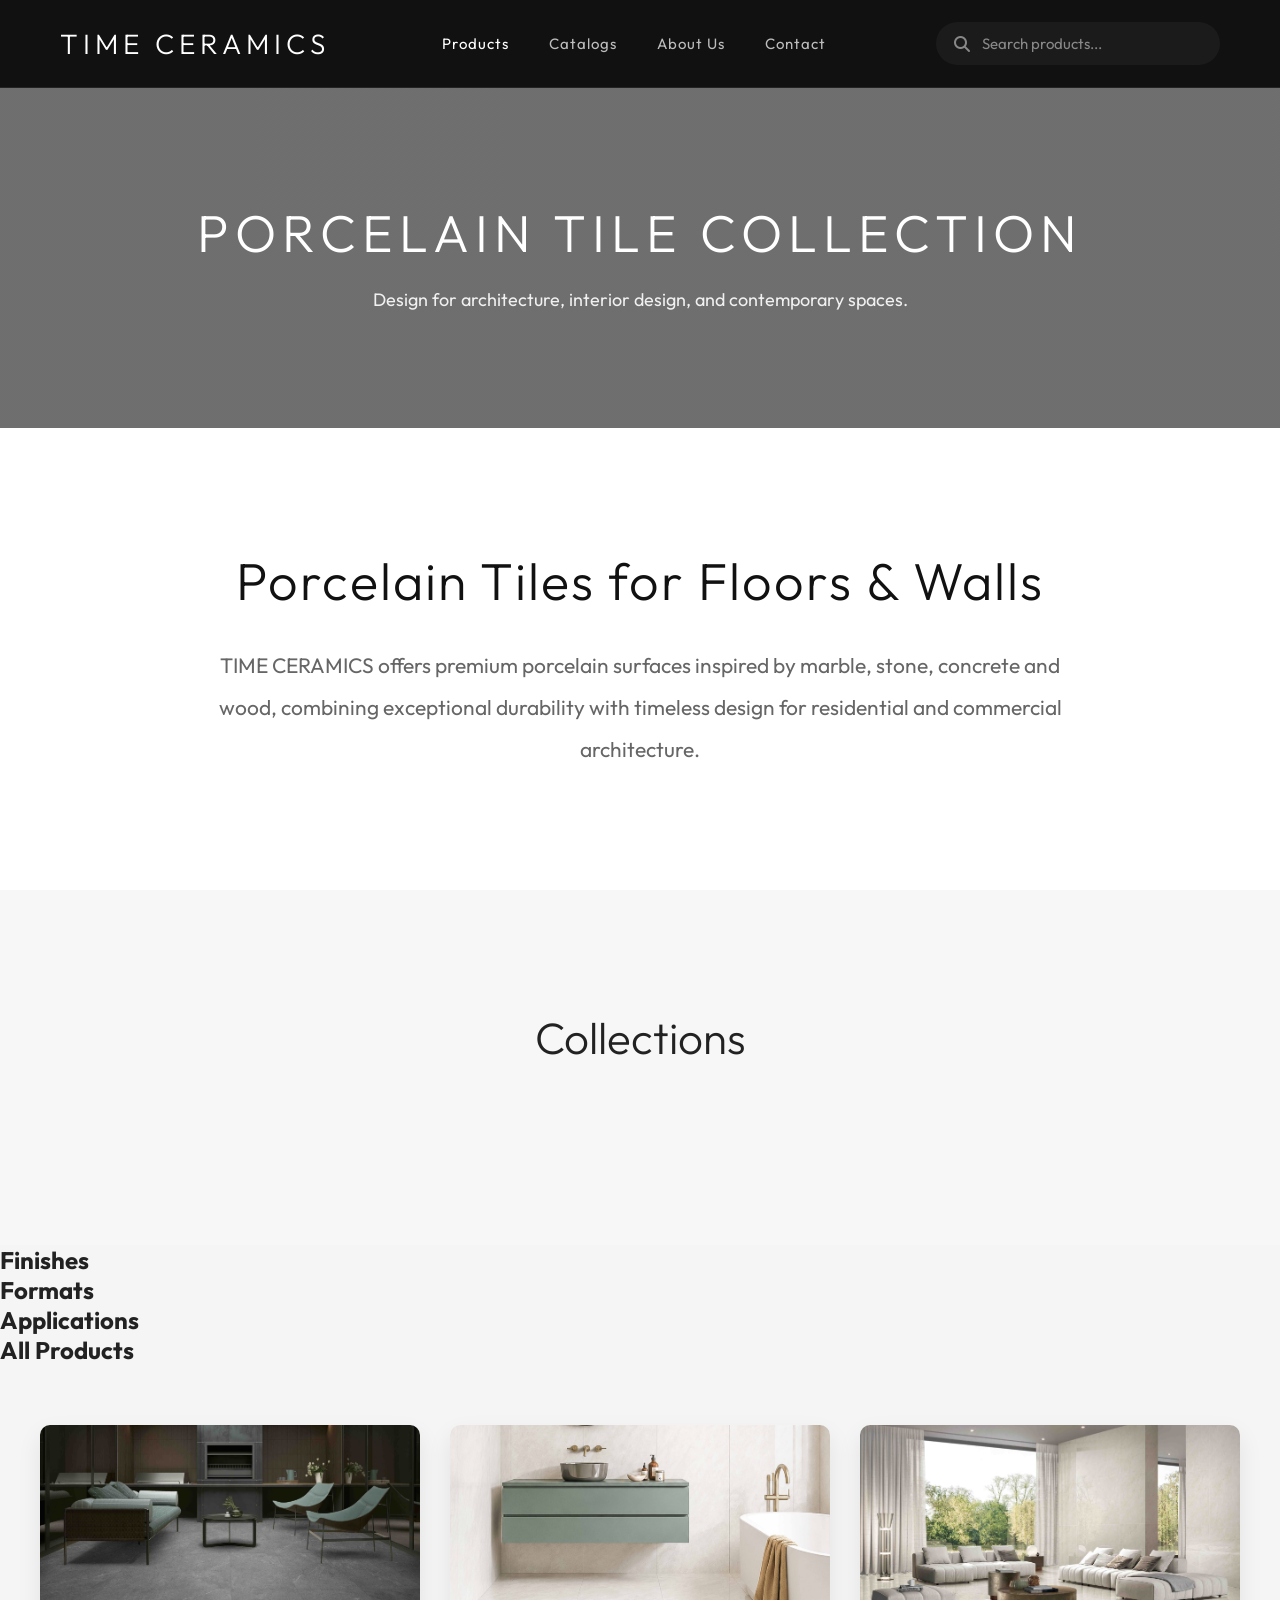
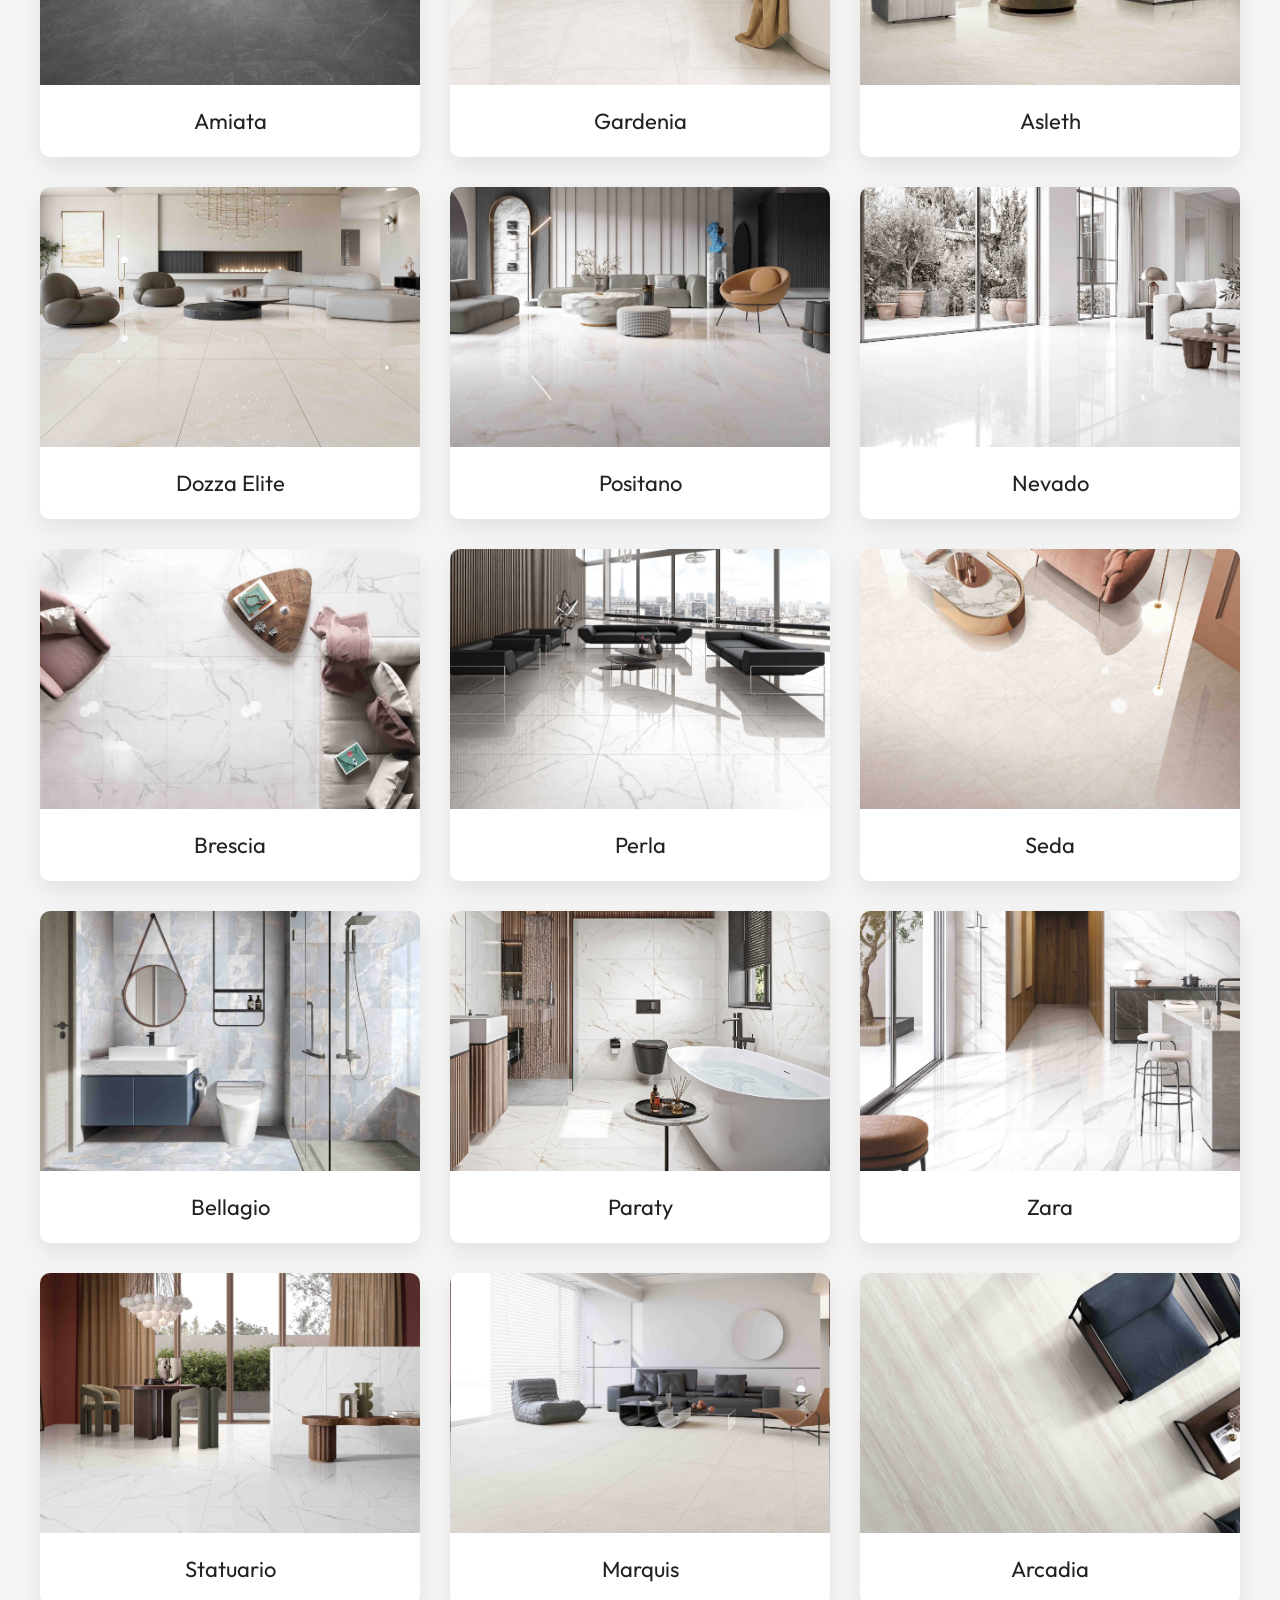
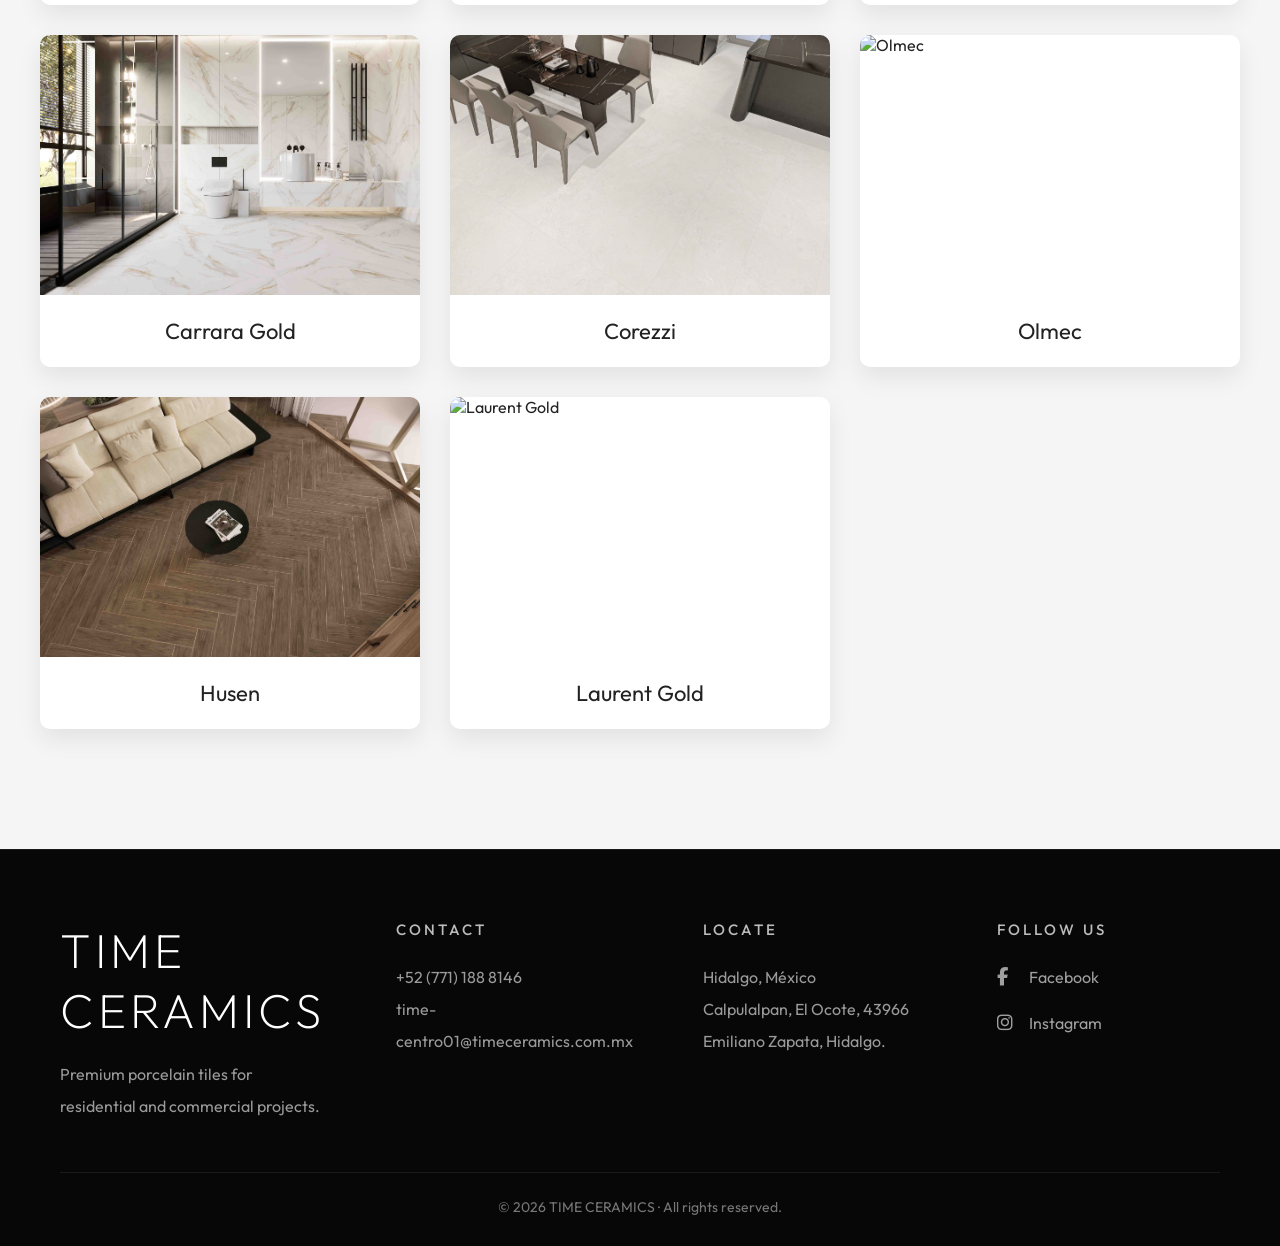
==== index.html @ c6ecf3b4 "agregar collections" ====
<!DOCTYPE html>
<html lang="es">

<head>

<meta charset="UTF-8">
<meta name="viewport" content="width=device-width, initial-scale=1.0">

<title>TIME CERAMICS | CATALOG</title>

<link rel="preconnect" href="https://fonts.googleapis.com">
<link rel="preconnect" href="https://fonts.gstatic.com" crossorigin>

<link href="https://fonts.googleapis.com/css2?family=Outfit:wght@300;400;500;600&display=swap" rel="stylesheet">
<link rel="stylesheet"
href="https://cdnjs.cloudflare.com/ajax/libs/font-awesome/6.7.2/css/all.min.css">
<link rel="stylesheet" href="style.css">

</head>

<body>

<header class="topbar">

    <div class="logo">
        TIME CERAMICS
    </div>

    <nav class="menu">

        <a href="index.html" class="activo">
            Products
        </a>

        <a href="catalogos.html">
            Catalogs
        </a>

        <a href="about.html">
            About Us
        </a>

        <a href="#footer">
            Contact
        </a>

    </nav>

    <div class="buscador">

        <i class="fas fa-search"></i>

        <input
            type="text"
            id="buscar"
            placeholder="Search products...">

    </div>

</header>
<section class="hero">

    <h2>PORCELAIN TILE COLLECTION</h2>

    <p>
        Design for architecture, interior design, and contemporary spaces.
    </p>

</section>

<main>

    <!-- ABOUT -->

    <section class="about-home">

        <div class="container">

            <h2>Porcelain Tiles for Floors & Walls</h2>

            <p>
                TIME CERAMICS offers premium porcelain surfaces inspired by marble,
                stone, concrete and wood, combining exceptional durability with
                timeless design for residential and commercial architecture.
            </p>

        </div>

    </section>

    <!-- COLLECTIONS -->

    <section class="collections-home">

        <h2>Collections</h2>

        <div id="collectionsGrid"></div>

    </section>

    <!-- FINISHES -->

    <section class="finishes-home">

        <h2>Finishes</h2>

        <div id="finishesGrid"></div>

    </section>

    <!-- FORMATS -->

    <section class="formats-home">

        <h2>Formats</h2>

        <div id="formatsGrid"></div>

    </section>

    <!-- APPLICATIONS -->

    <section class="applications-home">

        <h2>Applications</h2>

        <div id="applicationsGrid"></div>

    </section>

    <!-- PRODUCTS -->

    <section class="products-home">

        <h2>All Products</h2>

        <div id="galeria" class="galeria"></div>

    </section>

</main>

<script src="productos.js"></script>
<script src="script.js"></script>

<footer class="footer" id="footer">

    <div class="footer-container">

        <div class="footer-col">
            <h2>TIME CERAMICS</h2>
            <p>Premium porcelain tiles for residential and commercial projects.</p>
        </div>

        <div class="footer-col">
            <h3>CONTACT</h3>
            <p>+52 (771) 188 8146</p>
            <p>time-centro01@timeceramics.com.mx</p>
        </div>

        <div class="footer-col">
            <h3>LOCATE</h3>
            <p>Hidalgo, México</p>
            <p>Calpulalpan, El Ocote, 43966 Emiliano Zapata, Hidalgo.</p>
        </div>

        <div class="footer-col">

    <h3>FOLLOW US</h3>

    <a href="https://www.facebook.com/p/Time-Ceramics-M%C3%A9xico-61569628426588/"
       target="_blank">

        <i class="fab fa-facebook-f"></i>
        Facebook

    </a>

    <a href="https://www.instagram.com/time.ceramics/?hl=es"
       target="_blank">

        <i class="fab fa-instagram"></i>
        Instagram

    </a>

</div>

    </div>

    <div class="footer-copy">
        © 2026 TIME CERAMICS · All rights reserved.
    </div>

</footer>

</body>

</html>
---- style.css ----
/*==================================================
    TIME CERAMICS
    STYLE.CSS
==================================================*/

/* RESET */

*{
    margin:0;
    padding:0;
    box-sizing:border-box;
}

html{
    scroll-behavior:smooth;
}

body{
    font-family:'Outfit',sans-serif;
    background:#f5f5f5;
    color:#222;
}

/* LINKS */

a{
    text-decoration:none;
    color:inherit;
}

/* IMÁGENES */

img{
    display:block;
    width:100%;
}

/* LISTAS */

ul{
    list-style:none;
}

/*==================================================
    HOME
==================================================*/

.topbar{

    position:sticky;
    top:0;

    display:grid;
    grid-template-columns:auto 1fr auto;

    align-items:center;

    padding:22px 60px;

    background:#111;

    border-bottom:1px solid rgba(255,255,255,.08);

    z-index:1000;

}



/*==================================================
    HERO
==================================================*/

.hero{

    height:340px;

    display:flex;

    flex-direction:column;

    justify-content:center;

    align-items:center;

    text-align:center;

    background:
    linear-gradient(rgba(0,0,0,.55),rgba(0,0,0,.55)),
    url("images/TW6012C0652_LAURENT GOLD 3D.jpg");

    background-size:cover;

    background-position:center;

    color:white;

}

.hero h2{

    font-size:52px;

    font-weight:300;

    letter-spacing:6px;

    margin-bottom:18px;

}

.hero p{

    max-width:750px;

    font-size:18px;

    line-height:1.8;

    opacity:.9;

}

/*==================================================
    GALERÍA
==================================================*/

.galeria{

    max-width:1600px;

    margin:60px auto;

    padding:0 40px;

    display:grid;

    grid-template-columns:repeat(auto-fill,minmax(320px,1fr));

    gap:30px;

}

.card{

    background:#fff;

    border-radius:10px;

    overflow:hidden;

    cursor:pointer;

    transition:.35s;

    box-shadow:0 10px 25px rgba(0,0,0,.08);

}

.card:hover{

    transform:translateY(-8px);

    box-shadow:0 20px 40px rgba(0,0,0,.15);

}

.card img{

    height:260px;

    object-fit:cover;

    transition:.35s;

}

.card:hover img{

    transform:scale(1.04);

}

.card h3{

    padding:22px;

    text-align:center;

    font-size:22px;

    font-weight:400;

}

/*==================================================
    PRODUCTO
==================================================*/

.producto-page{

    background:#0b0b0b;

    color:#ffffff;

    font-family:'Outfit',sans-serif;

}

.producto-luxury{

    max-width:1400px;

    margin:auto;

    padding:60px 50px 100px;

}


.volver{

    color:#bcbcbc;

    transition:.3s;

}

.volver:hover{

    color:white;

}

.breadcrumb{

    color:#7d7d7d;

    font-size:13px;

    letter-spacing:2px;

    text-transform:uppercase;

    margin-bottom:25px;

}

.titulo-producto{

    color:white;

    font-size:80px;

    font-weight:200;

    line-height:1;

    margin-bottom:40px;

}

/*==================================================
    IMAGEN PRINCIPAL
==================================================*/

.hero-producto{

    margin-bottom:35px;

}

.imagen-principal{

    width:100%;

    max-height:820px;

    object-fit:cover;

    border-radius:8px;

}

.miniaturas{

    display:flex;

    gap:15px;

    flex-wrap:wrap;

    margin:30px 0 50px;

}

.miniatura{

    width:140px;

    height:100px;

    object-fit:cover;

    border-radius:6px;

    border:1px solid rgba(255,255,255,.15);

    cursor:pointer;

    transition:.3s;

    box-shadow:0 8px 20px rgba(0,0,0,.35);

}

.miniatura:hover{

    border-color:white;

    transform:translateY(-4px);

}

/*==================================================
    BOTONES
==================================================*/

.acciones{

    display:flex;

    gap:18px;

    flex-wrap:wrap;

    margin-bottom:70px;

}

.btn-outline{

    padding:15px 26px;

    color:white;

    border:1px solid rgba(255,255,255,.2);

    background:transparent;

    transition:.3s;

    text-transform:uppercase;

    letter-spacing:1px;

}

.btn-outline:hover{

    background:white;

    color:black;

}

/*==================================================
    CONTENIDO
==================================================*/

.contenido-producto{

    display:grid;

    grid-template-columns:1fr 1fr;

    gap:70px;

    align-items:start;

}

.col-video video{

    width:100%;

    max-width:500px;

    border-radius:8px;

    background:#111;

}

.col-info{

    display:flex;

    flex-direction:column;

    gap:40px;

}

.bloque-info h3{

    color:#bfbfbf;

    font-size:14px;

    letter-spacing:2px;

    text-transform:uppercase;

    margin-bottom:15px;

}

.bloque-info p{

    color:#f0f0f0;

    font-size:20px;

    line-height:1.9;

}

#formatos{

    display:flex;

    gap:40px;

    flex-wrap:wrap;

    list-style:none;

    padding:0;

}

.formato-figura{

    width:70px;

    border:1px solid #fff;

    margin-bottom:15px;

}

.formato-card p{

    color:white;

    font-size:18px;

    letter-spacing:1px;

}

#formatos li{

    color:#f0f0f0;

    padding:12px 0;

    border-bottom:1px solid rgba(255,255,255,.08);

}

.footer{

    margin-top:120px;

    background:#070707;

    border-top:1px solid rgba(255,255,255,.08);

    padding:70px 60px 30px;

}

.footer-container{

    max-width:1400px;

    margin:auto;

    display:grid;

    grid-template-columns:repeat(4,1fr);

    gap:70px;

    align-items:start;

}

.footer-col h2{

    color:#ffffff;

    font-size:48px;

    font-weight:200;

    letter-spacing:4px;

    margin-bottom:18px;

}

.footer-col h3{

    color:#bcbcbc;

    font-size:15px;

    font-weight:500;

    letter-spacing:3px;

    margin-bottom:22px;

}

.footer-col p{

    color:#9a9a9a;

    font-size:16px;

    line-height:2;

}

.footer a{

    color:#9f9f9f;

    text-decoration:none;

    line-height:2;

    transition:.3s;

}

.footer a:hover{

    color:white;

}

.footer-copy{

    margin-top:50px;

    padding-top:25px;

    border-top:1px solid rgba(255,255,255,.08);

    text-align:center;

    color:#777;

    font-size:14px;

}

@media (max-width:900px){

    .footer-container{

        grid-template-columns:1fr;

        gap:40px;

    }

}

/*=========================================
    RECORRIDO VIRTUAL
=========================================*/

.tour360{

    margin-top:40px;

}

.tour360 h3{

    color:#bfbfbf;

    font-size:14px;

    letter-spacing:2px;

    text-transform:uppercase;

    margin-bottom:20px;

}

#tour360{

    width:100%;

    height:550px;

    border:none;

    border-radius:8px;

    background:#111;

}


.footer-col a{

    display:flex;

    align-items:center;

    gap:12px;

    color:#9f9f9f;

    margin-top:14px;

    transition:.3s;

}

.footer-col a:hover{

    color:#ffffff;

    transform:translateX(6px);

}

.footer-col i{

    width:20px;

    font-size:18px;

}

/*==========================
LOGO
==========================*/

.logo{

    color:white;

    font-size:28px;

    font-weight:300;

    letter-spacing:5px;

}

/*==========================
MENU
==========================*/

.menu{

    display:flex;

    justify-content:center;

    align-items:center;

    gap:40px;

}

.menu a{

    color:#bdbdbd;

    font-size:15px;

    letter-spacing:1px;

    transition:.3s;

}

.menu a:hover{

    color:white;

}

.menu .activo{

    color:white;

}

/*==========================
BUSCADOR
==========================*/

.buscador{

    display:flex;

    align-items:center;

    gap:12px;

    background:#1b1b1b;

    padding:12px 18px;

    border-radius:40px;

}

.buscador i{

    color:#888;

}

.buscador input{

    background:transparent;

    border:none;

    outline:none;

    color:white;

    width:220px;

    font-family:'Outfit',sans-serif;

    font-size:15px;

}

.buscador input::placeholder{

    color:#888;

}

/*====================================
CATALOGS
====================================*/

.hero-catalogos{

    height:280px;

    background:#111;

    display:flex;

    flex-direction:column;

    justify-content:center;

    align-items:center;

    text-align:center;

    color:rgb(254, 254, 254);

}

.hero-catalogos h1{

    font-size:60px;

    font-weight:200;

    letter-spacing:6px;

    margin-bottom:20px;

}

.hero-catalogos p{

    max-width:700px;

    color:#5f5f5f;

    font-size:18px;

}

.catalogos-grid{

    max-width:1400px;

    margin:80px auto;

    padding:0 40px;

}

.catalogo-card{

    display:grid;

    grid-template-columns:520px 1fr;

    align-items:center;

    gap:80px;

    padding:70px;

    border-radius:18px;

    background:white;

    overflow:hidden;

}
.catalogo-card:hover{

    transform:translateY(-8px);

}

.catalogo-card img{

    height:380px;

    object-fit:cover;

}

.catalogo-info{

    padding:40px;

}

.catalogo-info h2{

    font-size:36px;

    font-weight:300;

    margin-bottom:15px;

}

.catalogo-info p{

    color:#666;

    line-height:1.8;

    margin-bottom:30px;

}

.catalogo-botones{

    display:flex;

    gap:20px;

}

.catalogo-mockup{

    position:relative;

    height:650px;

    display:flex;

    justify-content:center;

    align-items:center;

    perspective:1800px;

}

.catalogo-portada{

    position:relative;

    width:310px;

    z-index:5;

    border-radius:10px;

    transform:

        rotateY(-24deg)

        rotateZ(-2deg)

        translateY(-10px);

    box-shadow:

        0 45px 90px rgba(0,0,0,.45),

        0 20px 30px rgba(0,0,0,.25);

    transition:.5s;

}

.catalogo-card:hover .catalogo-portada{

    transform:

        rotateY(-12deg)

        rotateZ(0deg)

        translateY(-25px)

        scale(1.03);

}

.catalogo-shadow{

    position:absolute;

    width:280px;

    height:40px;

    background:rgba(0,0,0,.45);

    border-radius:50%;

    filter:blur(18px);

    bottom:70px;

}

.catalogo-etiqueta{

    display:inline-block;

    color:#9a9a9a;

    letter-spacing:3px;

    font-size:13px;

    margin-bottom:20px;

}

.catalogo-info h2{

    font-size:52px;

    font-weight:200;

    margin-bottom:25px;

}

.catalogo-info p{

    font-size:19px;

    line-height:1.9;

    color:#666;

    max-width:620px;

}


.marble-base{

    position:absolute;

    width:430px;

    height:520px;

    border-radius:22px;

    background:

        linear-gradient(rgba(0,0,0,.45),rgba(0,0,0,.45)),

        url("images/black_marble.jpg");

    background-size:cover;

    background-position:center;

    box-shadow:

        inset 0 0 120px rgba(255,255,255,.08),

        0 40px 80px rgba(0,0,0,.30);

}


.catalogo-botones{

    display:flex;
    gap:18px;
    margin-top:35px;

}

.catalogo-botones .btn-outline{

    display:inline-flex;
    align-items:center;
    justify-content:center;

    padding:15px 34px;

    border:1px solid #111;

    color:#111;

    letter-spacing:2px;

    font-size:13px;

    transition:.35s;

}

.catalogo-botones .btn-outline:hover{

    background:#111;

    color:#fff;

    transform:translateY(-2px);

}


/*====================================
APPLICATIONS
====================================*/

.applications{

    display:grid;
    grid-template-columns:repeat(4,1fr);
    gap:18px;

}

.app-item{

    display:flex;
    flex-direction:column;

    align-items:center;

    justify-content:center;

    gap:14px;

    padding:24px 18px;

    border:1px solid rgba(255,255,255,.08);

    border-radius:10px;

    transition:.35s;

}

.app-item:hover{

    transform:translateY(-5px);

    border-color:#c8a96b;

    background:rgba(255,255,255,.02);

}

.app-item i{

    font-size:30px;

    color:#c8a96b;

}

.app-item span{

    color:#d9d9d9;

    font-size:15px;

    text-align:center;

}



/*====================================
ABOUT US - HERO
====================================*/

.hero-about{

    height:100vh;

    background:
    linear-gradient(rgba(0,0,0,.45),rgba(0,0,0,.55)),
    url("images/about-hero.jpg");

    background-size:cover;
    background-position:center;

    display:flex;
    justify-content:center;
    align-items:center;

    text-align:center;

    color:white;

}

.hero-about-content{

    max-width:900px;
    padding:40px;

}

.hero-label{

    display:inline-block;

    letter-spacing:4px;

    color:#c8c8c8;

    font-size:14px;

    margin-bottom:20px;

}

.hero-about h1{

    font-size:82px;

    font-weight:200;

    letter-spacing:8px;

    margin-bottom:20px;

}

.hero-about h2{

    font-size:38px;

    font-weight:300;

    line-height:1.4;

    margin-bottom:30px;

}

.hero-about p{

    font-size:20px;

    line-height:1.9;

    color:#dddddd;

    max-width:700px;

    margin:auto auto 45px;

}


.about-story{

    max-width:1400px;
    margin:180px auto;
    display:grid;
    grid-template-columns:1.2fr 1fr;
    gap:90px;
    align-items:center;

}

.story-image img{

    width:100%;
    display:block;
    border-radius:4px;

}

.story-content{

    color:white;

}

.section-tag{

    letter-spacing:5px;
    font-size:.75rem;
    color:#bca36d;

}

.story-content h2{

    font-size:3rem;
    font-weight:300;
    margin:20px 0 35px;

}

.story-content p{

    color:#bcbcbc;
    line-height:2;
    font-size:1.05rem;
    margin-bottom:25px;

}


/*==========================
MISSION & VISION
==========================*/

.mission-section{

    max-width:1400px;
    margin:140px auto;
    padding:0 8%;

    display:grid;
    grid-template-columns:repeat(2,1fr);
    gap:70px;

}

.mission-card{

    border-top:1px solid rgba(255,255,255,.15);

    padding-top:40px;

}

.small-title{

    color:#c8a76b;

    letter-spacing:4px;

    font-size:12px;

    text-transform:uppercase;

}

.mission-card h2{

    font-size:48px;

    font-weight:300;

    margin:18px 0 30px;

    color:white;

}

.mission-card p{

    color:#b8b8b8;

    font-size:19px;

    line-height:2;

    max-width:520px;

}

/*==========================
WHY CHOOSE US
==========================*/

.why-section{

    max-width:1400px;

    margin:160px auto;

    padding:0 8%;

}

.section-title{

    text-align:center;

    margin-bottom:80px;

}

.section-title span{

    color:#c8a76b;

    letter-spacing:4px;

    text-transform:uppercase;

    font-size:12px;

}

.section-title h2{

    font-size:62px;

    font-weight:300;

    margin-top:20px;

    color:white;

}

.why-grid{

    display:grid;

    grid-template-columns:repeat(4,1fr);

    gap:35px;

}

.why-card{

    background:#3b3b3b;

    border:1px solid rgba(255,255,255,.08);

    border-radius:20px;

    padding:45px 35px;

    transition:.35s;

}

.why-card:hover{

    transform:translateY(-10px);

    border-color:#c8a76b;

}

.why-card i{

    font-size:42px;

    color:#fff;

    margin-bottom:25px;

}

.why-card h3{

    color:white;

    font-size:26px;

    font-weight:400;

    margin-bottom:18px;

}

.why-card p{

    color:#ffffff;

    line-height:1.9;

    font-size:17px;

}


/*==============================
COMPANY IN NUMBERS
==============================*/

.stats-section{

    max-width:1500px;

    margin:180px auto;

    padding:0 8%;

    text-align:center;

}

.stats-header span{

    color:#c8a76b;

    letter-spacing:4px;

    text-transform:uppercase;

    font-size:12px;

}

.stats-header h2{

    font-size:64px;

    font-weight:300;

    color:white;

    margin:20px 0 90px;

}

.stats-grid{

    display:grid;

    grid-template-columns:repeat(4,1fr);

    gap:40px;

}

.stat-card{

    padding:50px 20px;

    border:1px solid rgba(255,255,255,.08);

    border-radius:20px;

    background:#111;

    transition:.35s;

}

.stat-card:hover{

    transform:translateY(-10px);

    border-color:#c8a76b;

}

.stat-card h3{

    font-size:78px;

    font-weight:300;

    color:#c8a76b;

    margin-bottom:15px;

}

.stat-card p{

    color:#bfbfbf;

    font-size:18px;

    letter-spacing:1px;

}


/*=========================
DESIGN GALLERY
=========================*/

.gallery-about{

    max-width:1500px;
    margin:140px auto;
    padding:0 60px;

}

.gallery-masonry{

    display:grid;

    grid-template-columns:repeat(3,1fr);

    grid-auto-rows:280px;

    gap:22px;

}

.gallery-item{

    position:relative;

    overflow:hidden;

    border-radius:12px;

    cursor:pointer;

}

.gallery-item.large{

    grid-row:span 2;

}

.gallery-item.wide{

    grid-column:span 2;

}

.gallery-item img{

    width:100%;

    height:100%;

    object-fit:cover;

    transition:.6s;

}

.gallery-item:hover img{

    transform:scale(1.08);

}

.overlay{

    position:absolute;

    inset:0;

    background:linear-gradient(
        transparent,
        rgba(0,0,0,.65)
    );

    display:flex;

    align-items:flex-end;

    padding:30px;

    opacity:0;

    transition:.35s;

}

.gallery-item:hover .overlay{

    opacity:1;

}

.overlay h3{

    color:white;

    font-size:26px;

    font-weight:300;

    letter-spacing:2px;

}




.manufacturing{

    padding:120px 8%;
    background:#0b0b0b;

}

.section-title{

    text-align:center;
    max-width:850px;
    margin:auto auto 70px;

}

.section-title span{

    color:#b89c5d;
    letter-spacing:4px;
    font-size:13px;
    text-transform:uppercase;

}

.section-title h2{

    color:white;
    font-size:56px;
    font-weight:300;
    margin:18px 0;

}

.section-title p{

    color:#bdbdbd;
    line-height:1.9;
    font-size:18px;

}

.manufacturing-grid{

    display:grid;
    grid-template-columns:repeat(3,1fr);
    gap:30px;

}

.process-card{

    background:#111;
    overflow:hidden;
    border-radius:8px;
    transition:.4s;

}

.process-card img{

    width:100%;
    height:420px;
    object-fit:cover;
    transition:.5s;

}

.process-card:hover img{

    transform:scale(1.05);

}

.process-info{

    padding:28px;

}

.process-info h3{

    color:white;
    margin-bottom:12px;

}

.process-info p{

    color:#999;
    line-height:1.8;

}

.process-card:hover{

    transform:translateY(-8px);

}


.certifications{

    padding:120px 8%;
    background:#050505;

}

.certifications-grid{

    display:grid;
    grid-template-columns:repeat(2,1fr);
    gap:40px;
    max-width:900px;
    margin:70px auto 0;

}

.cert-card{

    background:#111;
    border:1px solid #202020;
    border-radius:10px;

    padding:45px;

    text-align:center;

    transition:.4s;

}

.cert-card img{

    width:90px;

    display:block;

    margin:0 auto 30px;

}

.cert-card h3{

    color:white;
    font-size:28px;
    font-weight:400;

}

.cert-card p{

    color:#999;
    margin-top:18px;
    line-height:1.8;

}

.cert-card:hover{

    transform:translateY(-8px);

    border-color:#b89c5d;

    box-shadow:0 20px 50px rgba(0,0,0,.45);

}



/*=========================================
ABOUT HOME
=========================================*/

.about-home{

    padding:120px 0;

    background:#ffffff;

}

.about-home .container{

    max-width:1000px;

    margin:auto;

    text-align:center;

    padding:0 40px;

}

.about-home h2{

    font-size:52px;

    font-weight:300;

    letter-spacing:2px;

    margin-bottom:30px;

    color:#111;

}

.about-home p{

    font-size:21px;

    line-height:2;

    color:#666;

    max-width:900px;

    margin:auto;

}


/*=========================================
COLLECTIONS
=========================================*/

.collections-home{

    padding:120px 40px;

    background:#f7f7f7;

}

.collections-home h2{

    font-size:44px;

    font-weight:300;

    text-align:center;

    margin-bottom:60px;

}

#collectionsGrid{

    max-width:1500px;

    margin:auto;

    display:grid;

    grid-template-columns:repeat(2,1fr);

    gap:40px;

}
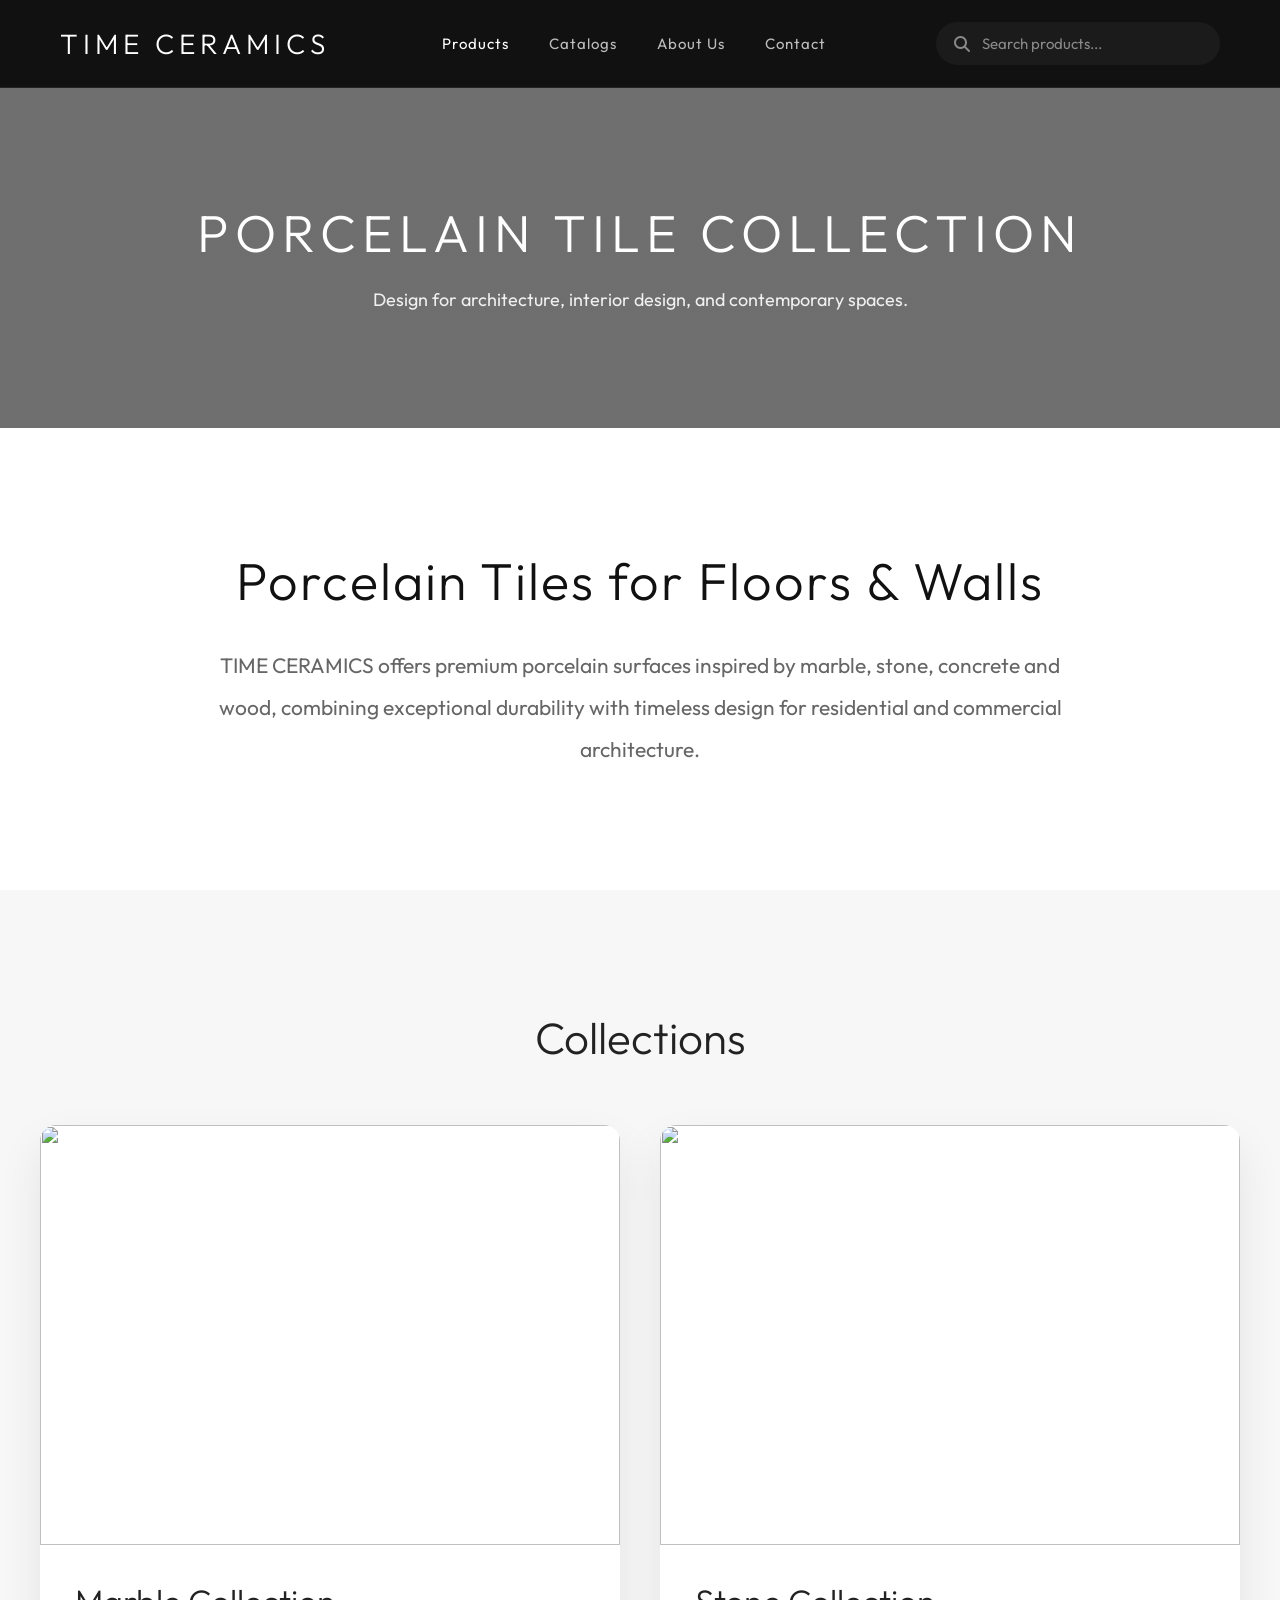
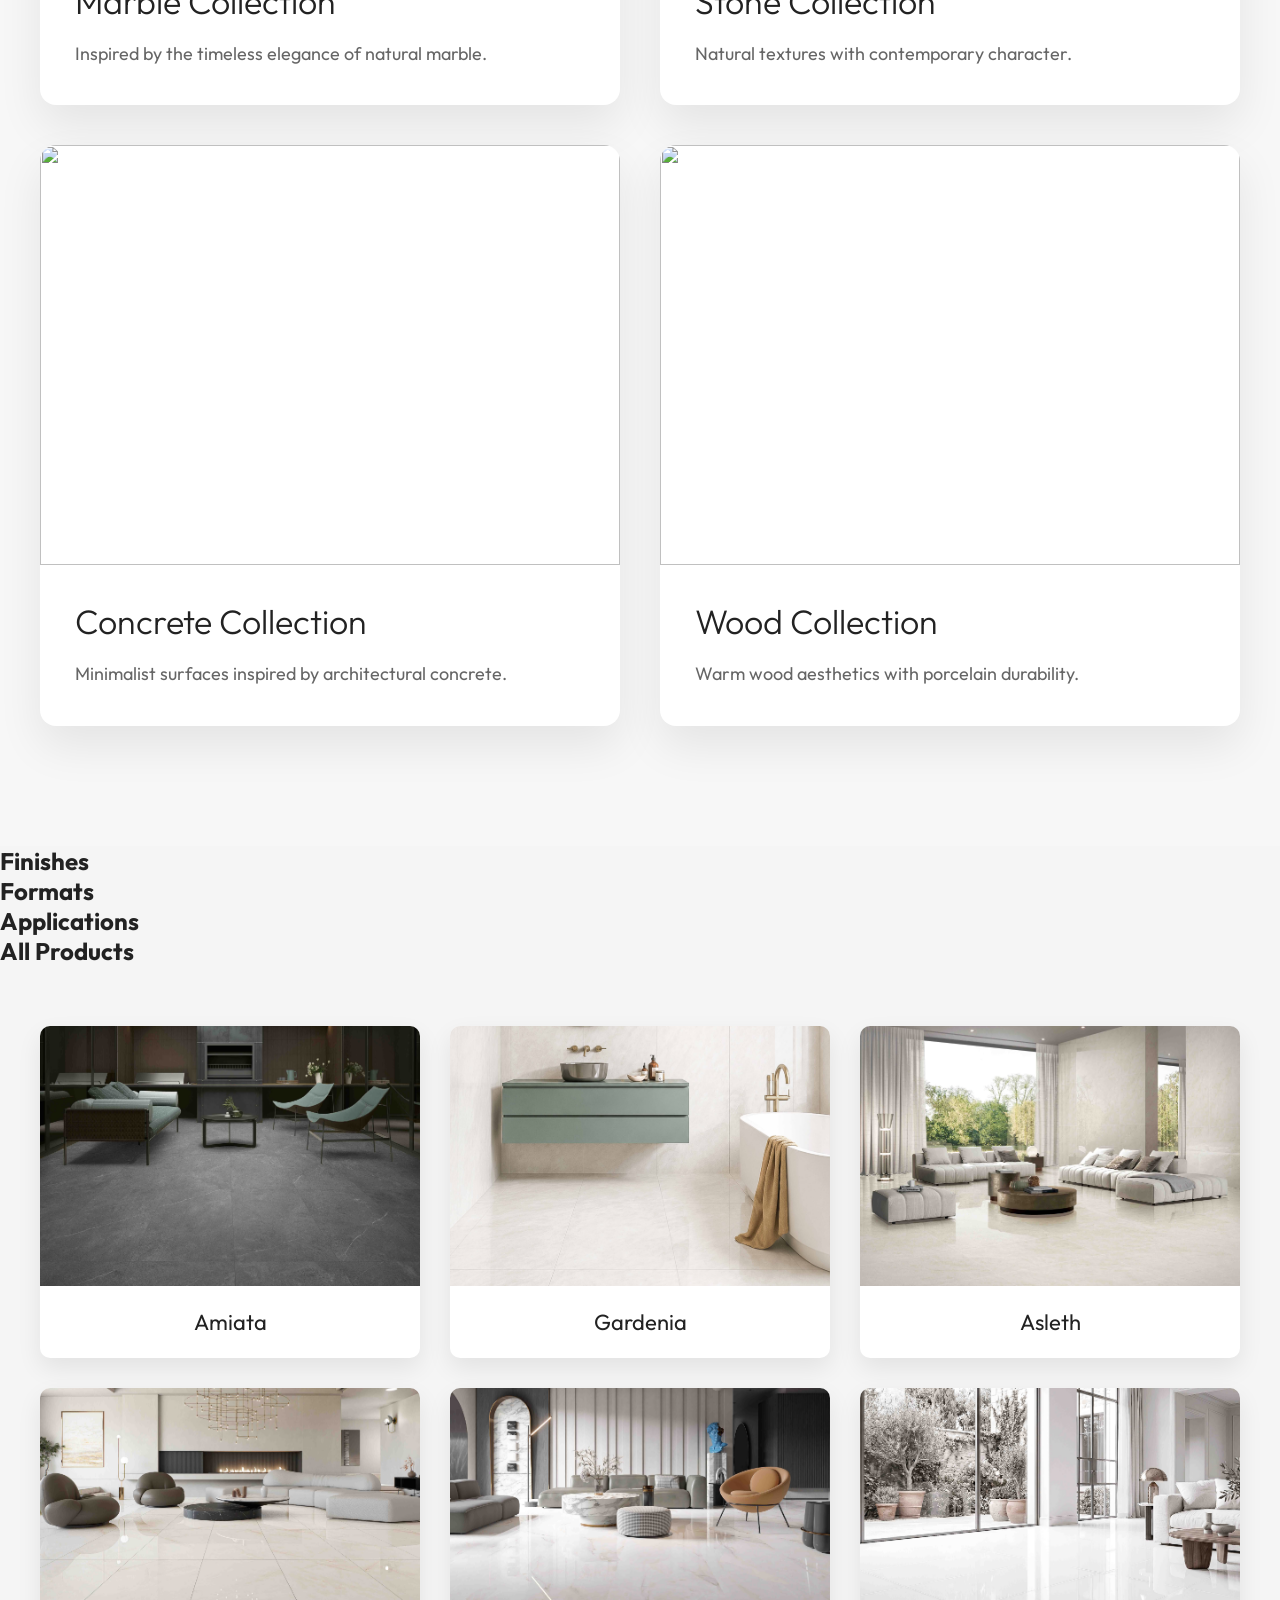
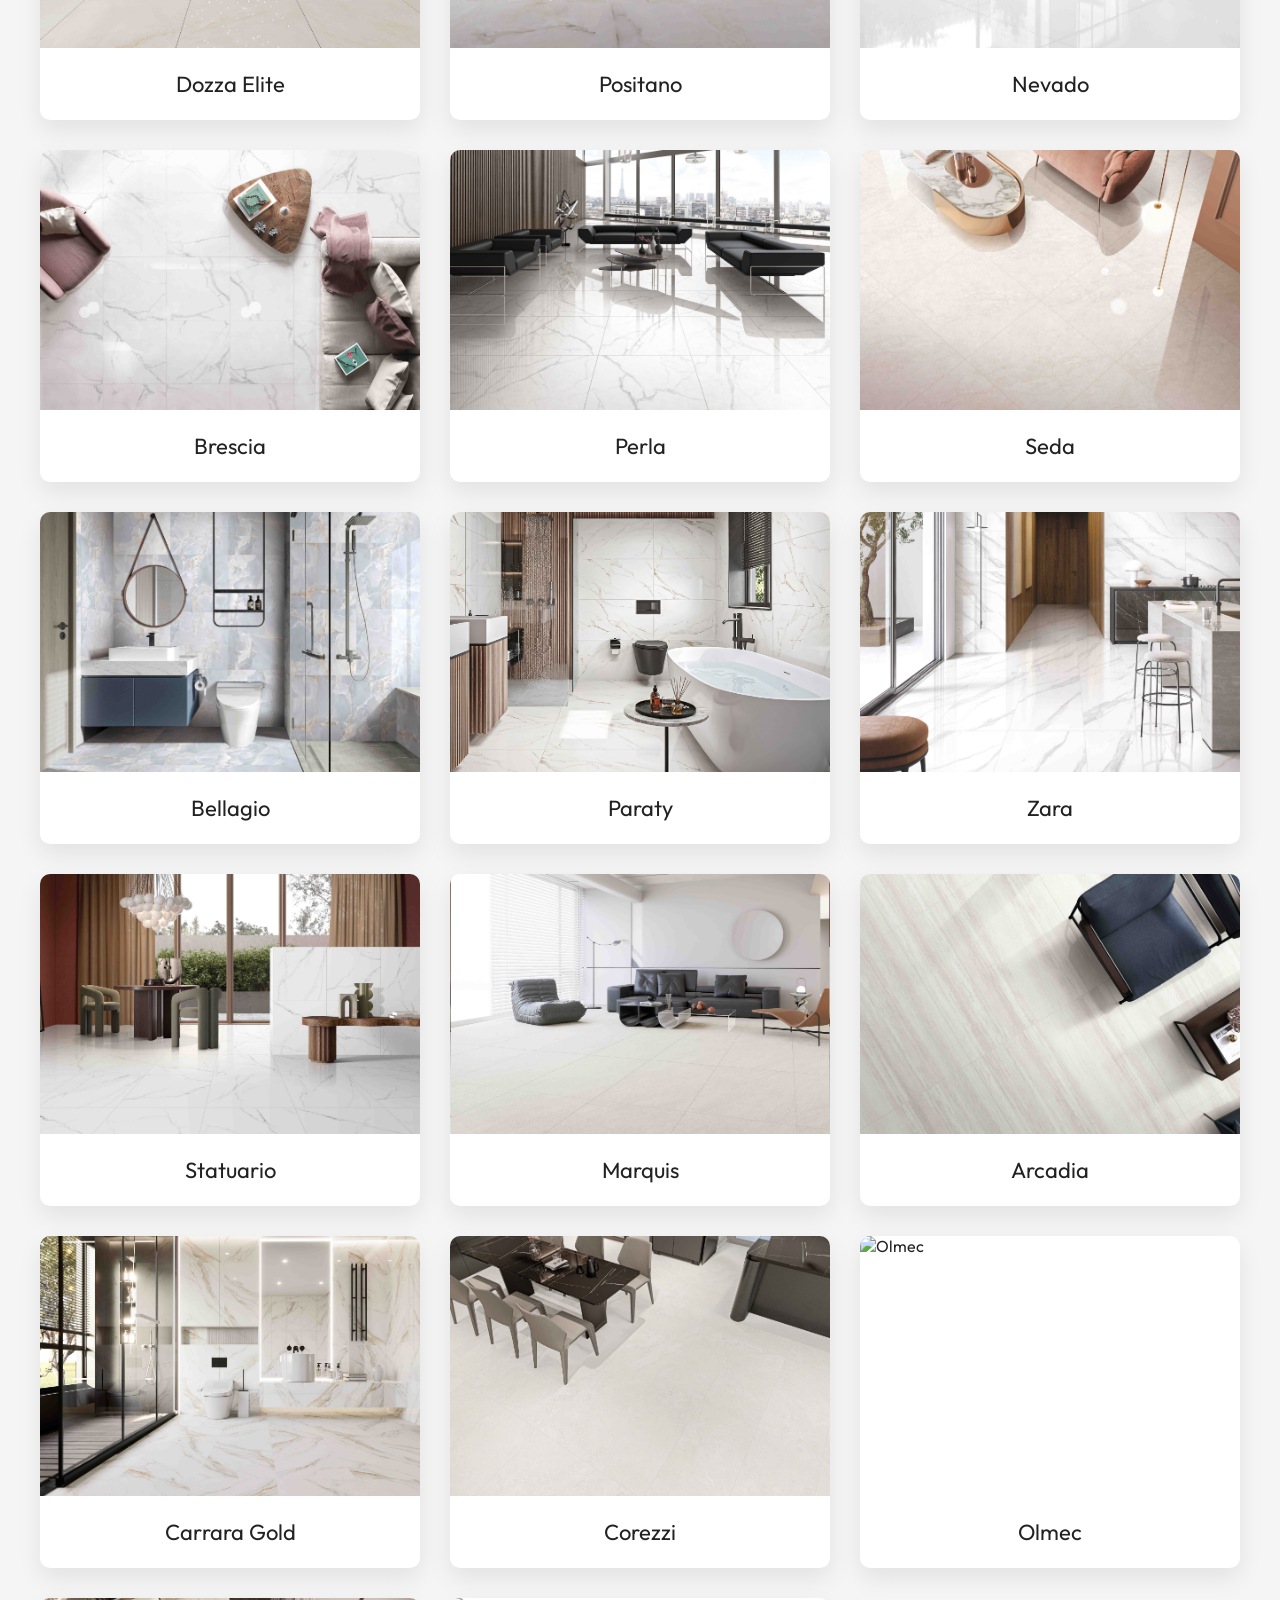
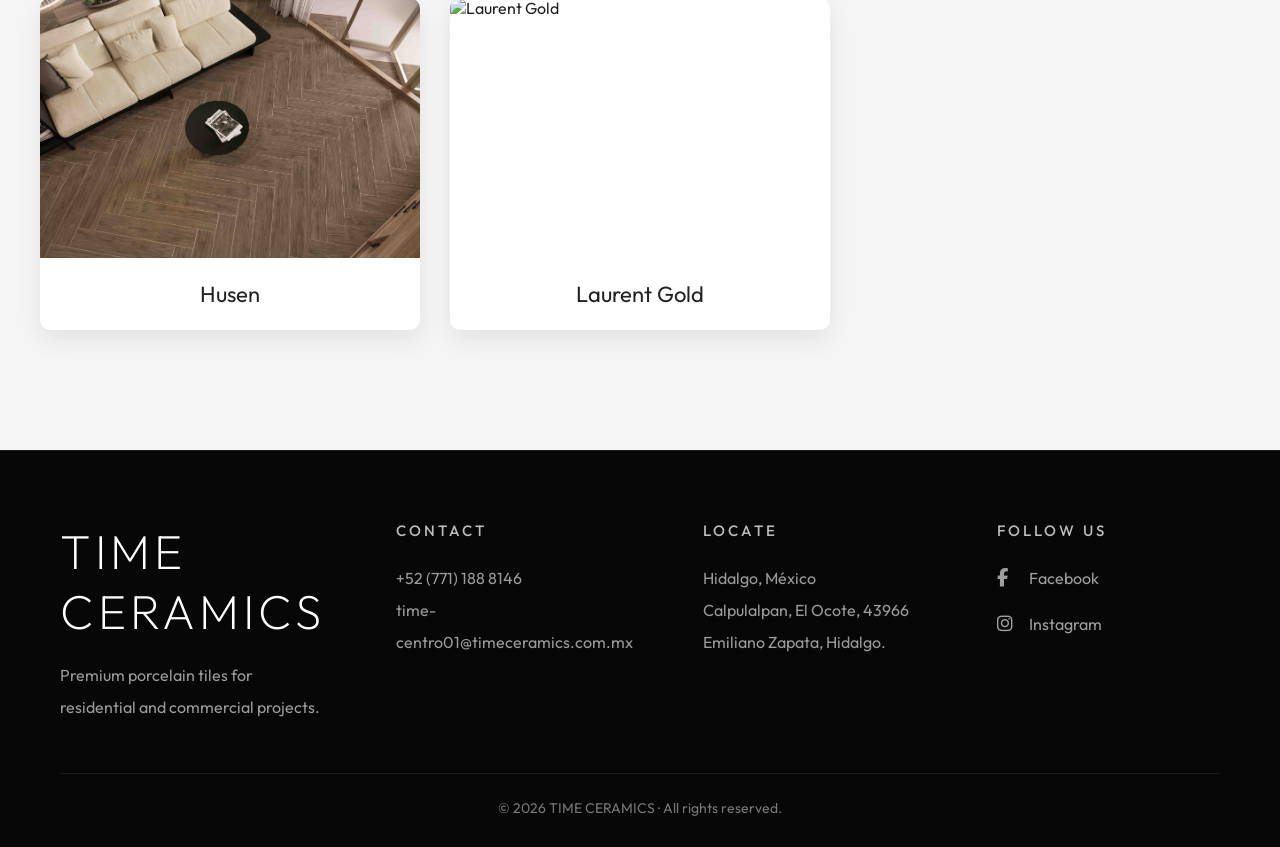
==== commit 84e142d6: "agregar coll" ====
--- a/index.html
+++ b/index.html
@@ -141,6 +141,7 @@
 </main>
 
 <script src="productos.js"></script>
+<script src="collections.js"></script>
 <script src="script.js"></script>
 
 <footer class="footer" id="footer">
--- a/style.css
+++ b/style.css
@@ -1896,4 +1896,78 @@
 
     gap:40px;
 
+}
+
+
+
+/*=========================================
+COLLECTION CARD
+=========================================*/
+
+.collection-card{
+
+    background:#fff;
+
+    overflow:hidden;
+
+    border-radius:16px;
+
+    transition:.4s;
+
+    cursor:pointer;
+
+    box-shadow:0 20px 45px rgba(0,0,0,.08);
+
+}
+
+.collection-card:hover{
+
+    transform:translateY(-10px);
+
+    box-shadow:0 30px 60px rgba(0,0,0,.15);
+
+}
+
+.collection-card img{
+
+    width:100%;
+
+    height:420px;
+
+    object-fit:cover;
+
+    transition:.5s;
+
+}
+
+.collection-card:hover img{
+
+    transform:scale(1.04);
+
+}
+
+.collection-content{
+
+    padding:35px;
+
+}
+
+.collection-content h3{
+
+    font-size:34px;
+
+    font-weight:300;
+
+    margin-bottom:15px;
+
+}
+
+.collection-content p{
+
+    color:#666;
+
+    line-height:1.8;
+
+    font-size:18px;
+
 }
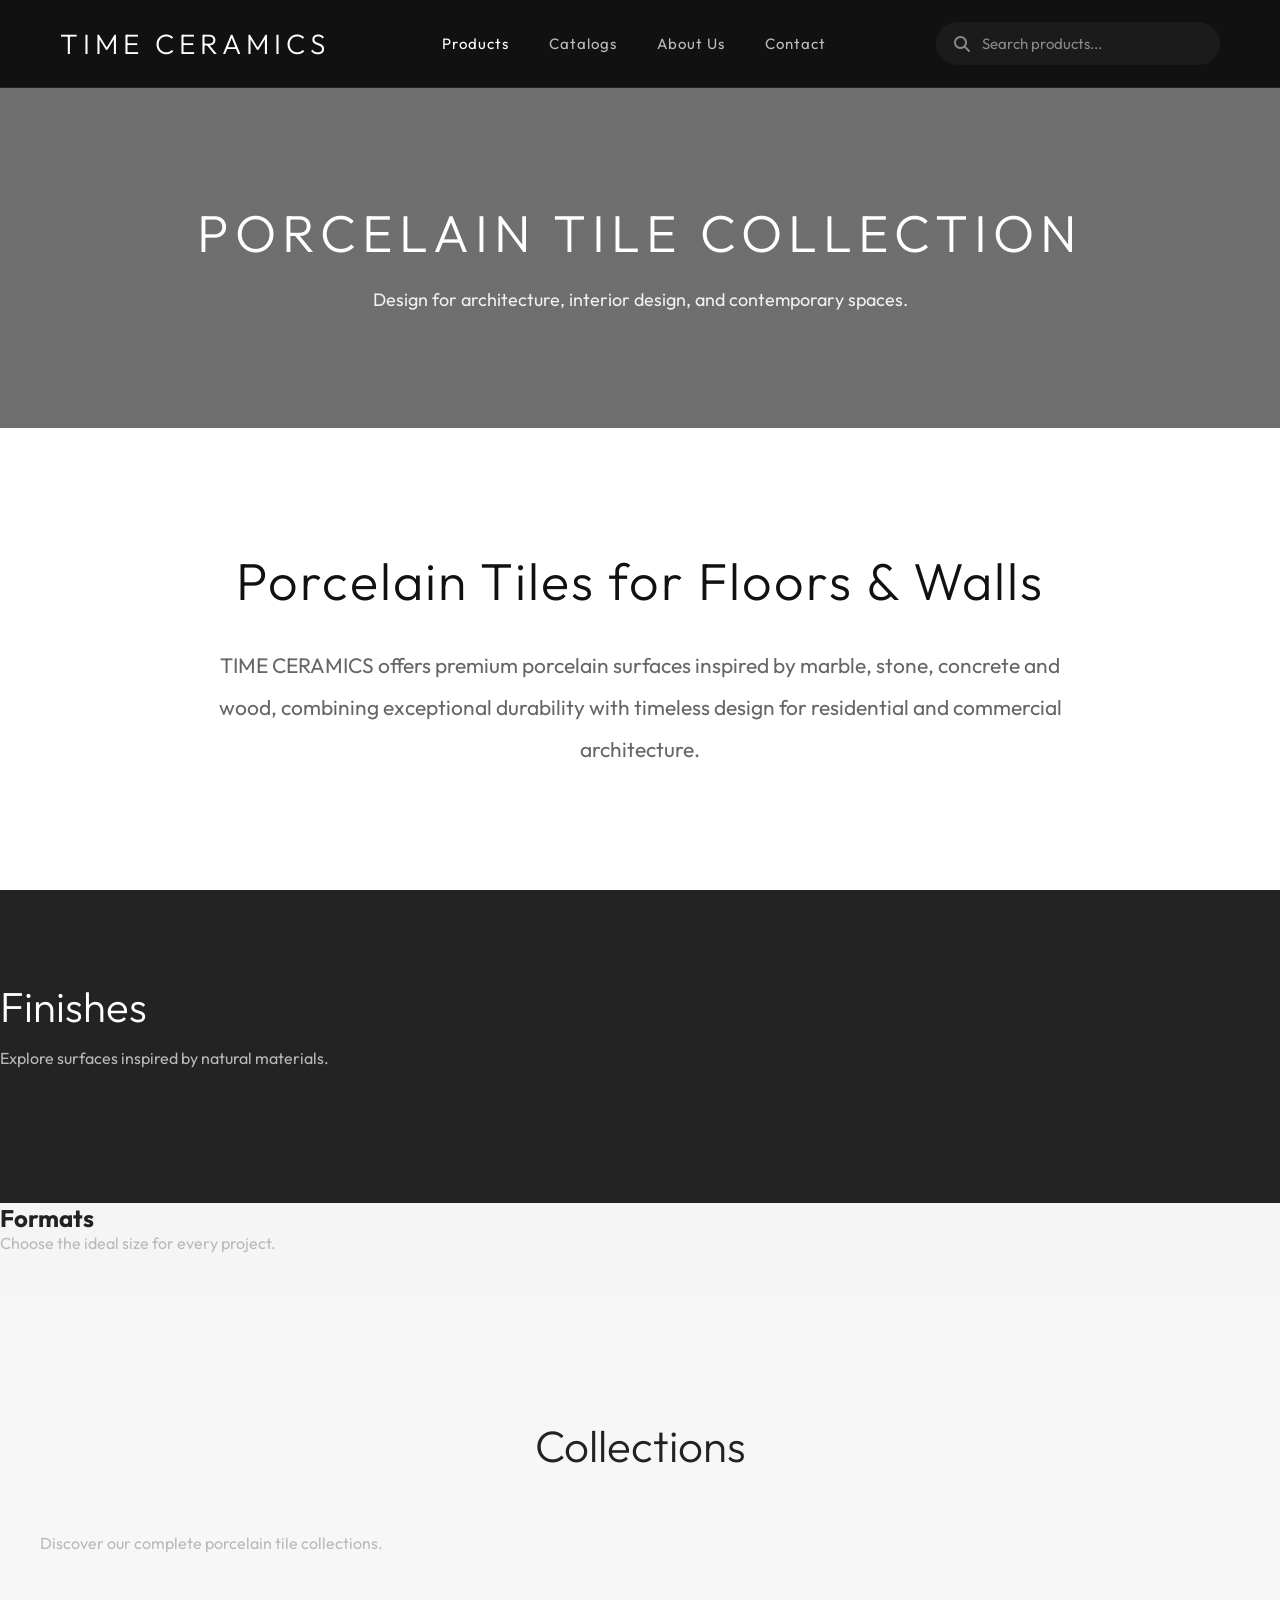
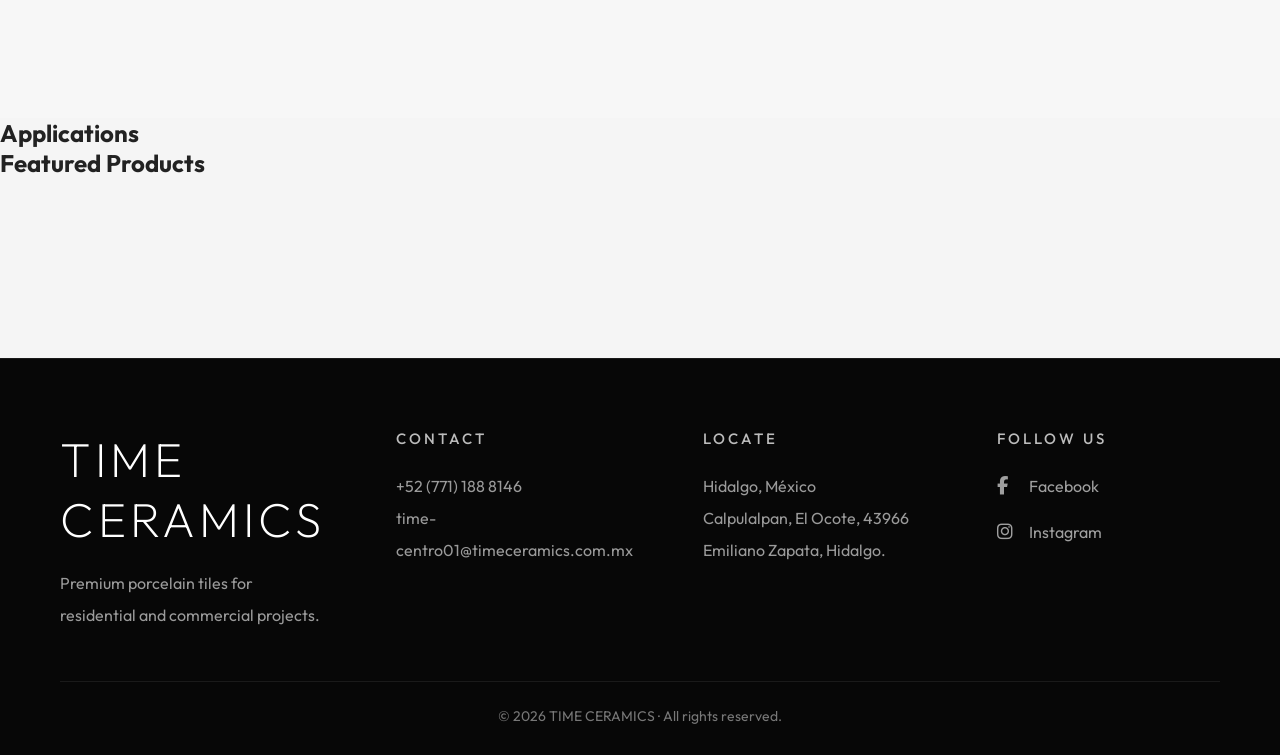
==== commit 1a0e9eee: "agregarrrr" ====
--- a/index.html
+++ b/index.html
@@ -68,78 +68,110 @@
 
 </section>
 
-<main>
-
-    <!-- ABOUT -->
-
-    <section class="about-home">
-
-        <div class="container">
-
-            <h2>Porcelain Tiles for Floors & Walls</h2>
-
-            <p>
-                TIME CERAMICS offers premium porcelain surfaces inspired by marble,
-                stone, concrete and wood, combining exceptional durability with
-                timeless design for residential and commercial architecture.
-            </p>
-
-        </div>
-
-    </section>
-
-    <!-- COLLECTIONS -->
-
-    <section class="collections-home">
+<!-- ABOUT -->
+
+<section class="about-home">
+
+    <div class="container">
+
+        <h2>Porcelain Tiles for Floors & Walls</h2>
+
+        <p>
+            TIME CERAMICS offers premium porcelain surfaces inspired by marble,
+            stone, concrete and wood, combining exceptional durability with
+            timeless design for residential and commercial architecture.
+        </p>
+
+    </div>
+
+</section>
+
+
+<!-- FINISHES -->
+
+<section class="finishes-home">
+
+    <div class="container">
+
+        <h2>Finishes</h2>
+
+        <p class="section-description">
+            Explore surfaces inspired by natural materials.
+        </p>
+
+        <div id="finishesGrid" class="cards-grid"></div>
+
+    </div>
+
+</section>
+
+
+<!-- FORMATS -->
+
+<section class="formats-home">
+
+    <div class="container">
+
+        <h2>Formats</h2>
+
+        <p class="section-description">
+            Choose the ideal size for every project.
+        </p>
+
+        <div id="formatsGrid" class="cards-grid"></div>
+
+    </div>
+
+</section>
+
+
+<!-- COLLECTIONS -->
+
+<section class="collections-home">
+
+    <div class="container">
 
         <h2>Collections</h2>
 
-        <div id="collectionsGrid"></div>
-
-    </section>
-
-    <!-- FINISHES -->
-
-    <section class="finishes-home">
-
-        <h2>Finishes</h2>
-
-        <div id="finishesGrid"></div>
-
-    </section>
-
-    <!-- FORMATS -->
-
-    <section class="formats-home">
-
-        <h2>Formats</h2>
-
-        <div id="formatsGrid"></div>
-
-    </section>
-
-    <!-- APPLICATIONS -->
-
-    <section class="applications-home">
+        <p class="section-description">
+            Discover our complete porcelain tile collections.
+        </p>
+
+        <div id="collectionsGrid" class="cards-grid"></div>
+
+    </div>
+
+</section>
+
+
+<!-- APPLICATIONS -->
+
+<section class="applications-home">
+
+    <div class="container">
 
         <h2>Applications</h2>
 
         <div id="applicationsGrid"></div>
 
-    </section>
-
-    <!-- PRODUCTS -->
-
-    <section class="products-home">
-
-        <h2>All Products</h2>
+    </div>
+
+</section>
+
+
+<!-- FEATURED PRODUCTS -->
+
+<section class="products-home">
+
+    <div class="container">
+
+        <h2>Featured Products</h2>
 
         <div id="galeria" class="galeria"></div>
 
-    </section>
-
-</main>
-
+    </div>
+
+</section>
 <script src="productos.js"></script>
 <script src="collections.js"></script>
 <script src="script.js"></script>
--- a/style.css
+++ b/style.css
@@ -1970,4 +1970,98 @@
 
     font-size:18px;
 
+}
+
+
+
+
+
+.finishes-home{
+
+    background:#232323;
+    padding:90px 0;
+
+}
+
+.finishes-home h2{
+
+    color:white;
+    font-size:42px;
+    font-weight:300;
+    margin-bottom:15px;
+
+}
+
+.section-description{
+
+    color:#b9b9b9;
+    margin-bottom:45px;
+
+}
+
+.cards-grid{
+
+    display:grid;
+    grid-template-columns:repeat(4,1fr);
+    gap:24px;
+
+}
+
+.finish-card{
+
+    position:relative;
+    overflow:hidden;
+    border-radius:10px;
+    cursor:pointer;
+    transition:.35s;
+
+}
+
+.finish-card:hover{
+
+    transform:translateY(-8px);
+
+}
+
+.finish-card img{
+
+    width:100%;
+    height:420px;
+    object-fit:cover;
+    display:block;
+
+}
+
+.finish-overlay{
+
+    position:absolute;
+    bottom:0;
+    left:0;
+    width:100%;
+    padding:22px;
+
+    display:flex;
+    justify-content:space-between;
+    align-items:center;
+
+    background:linear-gradient(
+        transparent,
+        rgba(0,0,0,.85)
+    );
+
+}
+
+.finish-overlay span{
+
+    color:white;
+    font-size:28px;
+    font-weight:300;
+
+}
+
+.finish-overlay i{
+
+    color:white;
+    font-size:18px;
+
 }
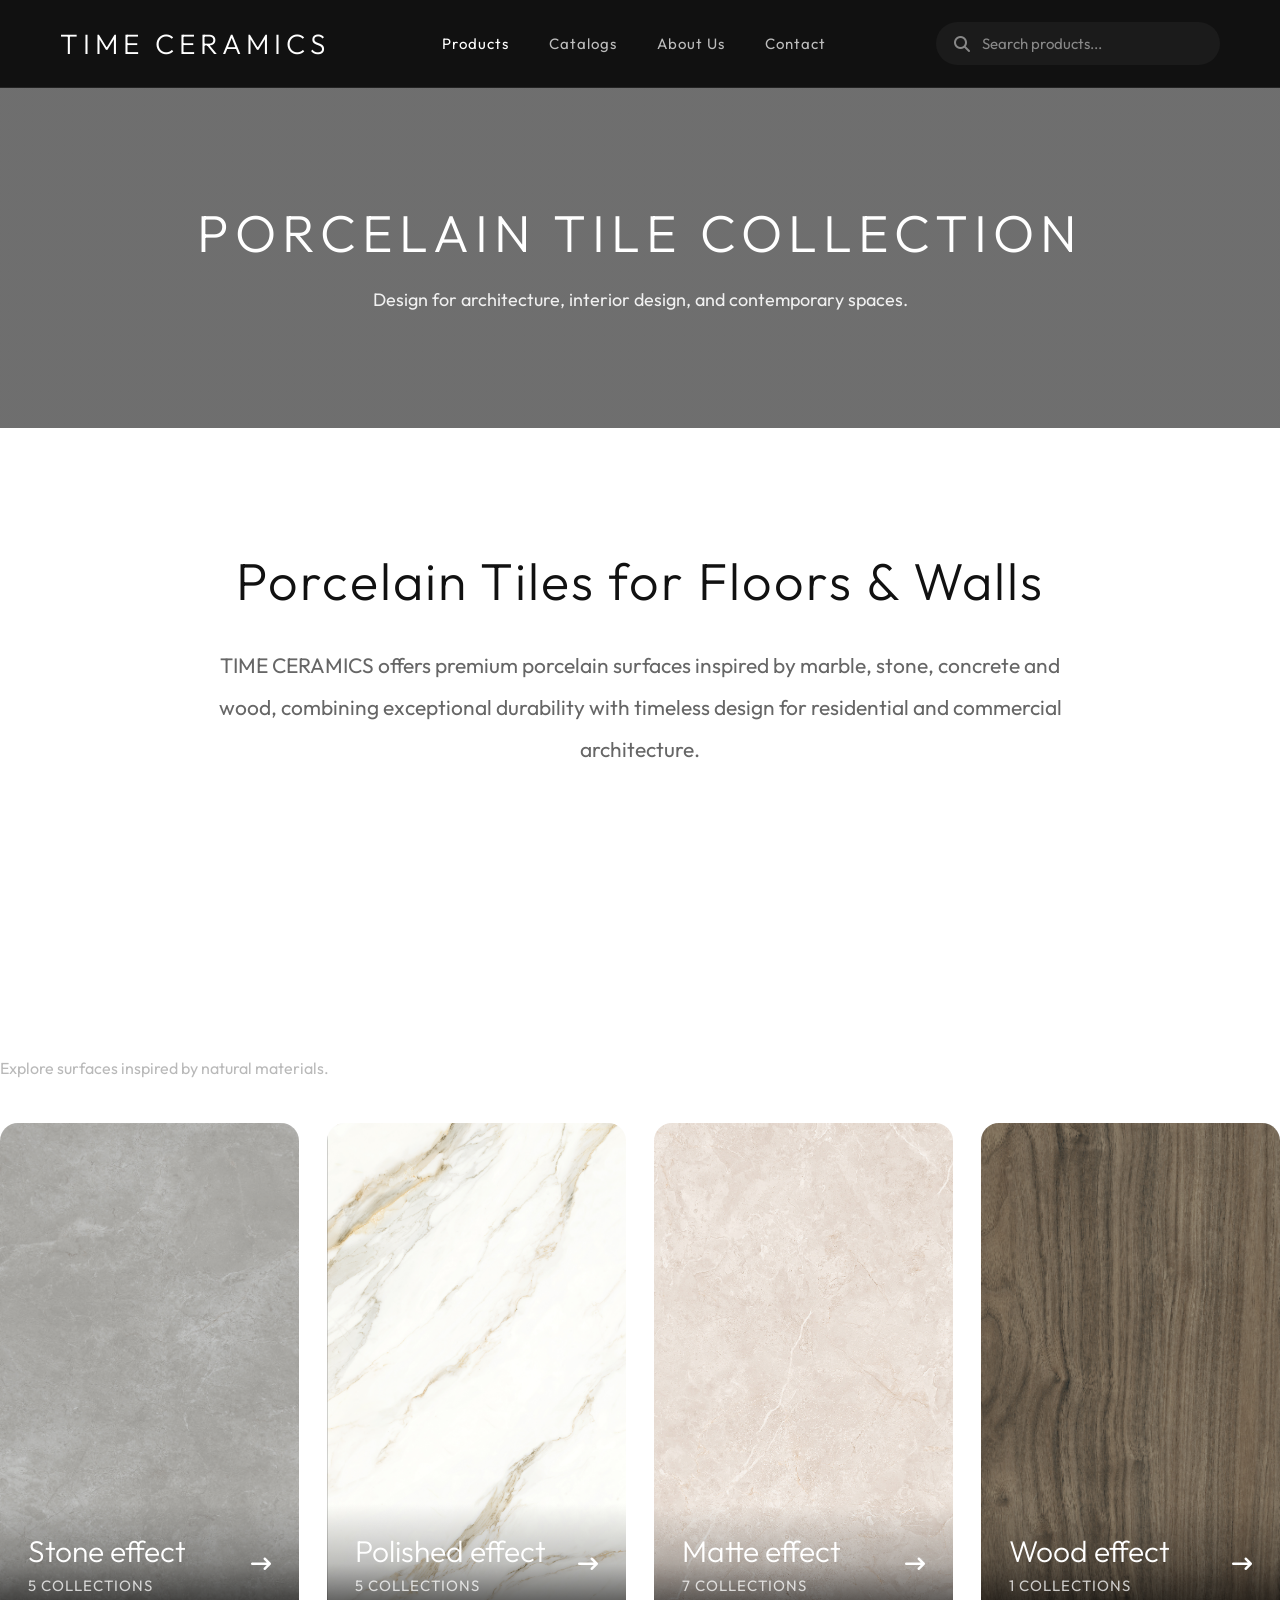
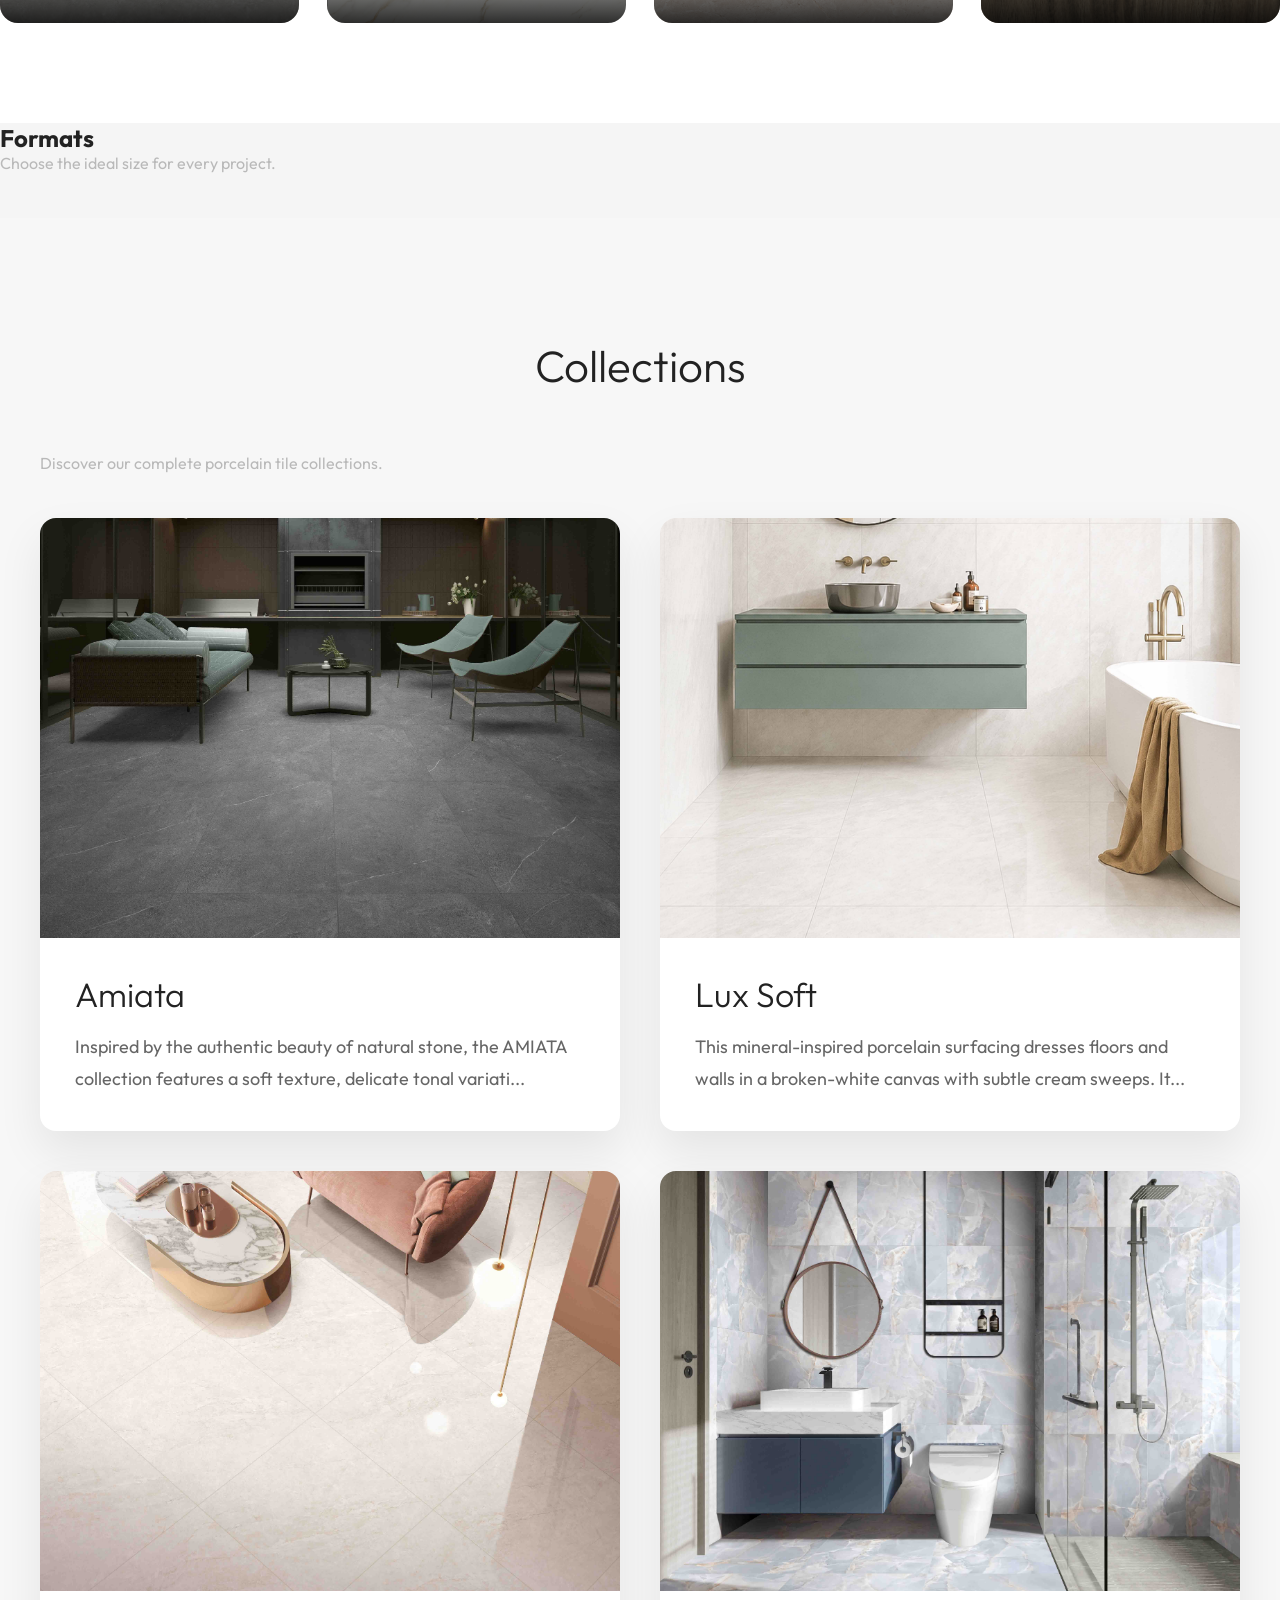
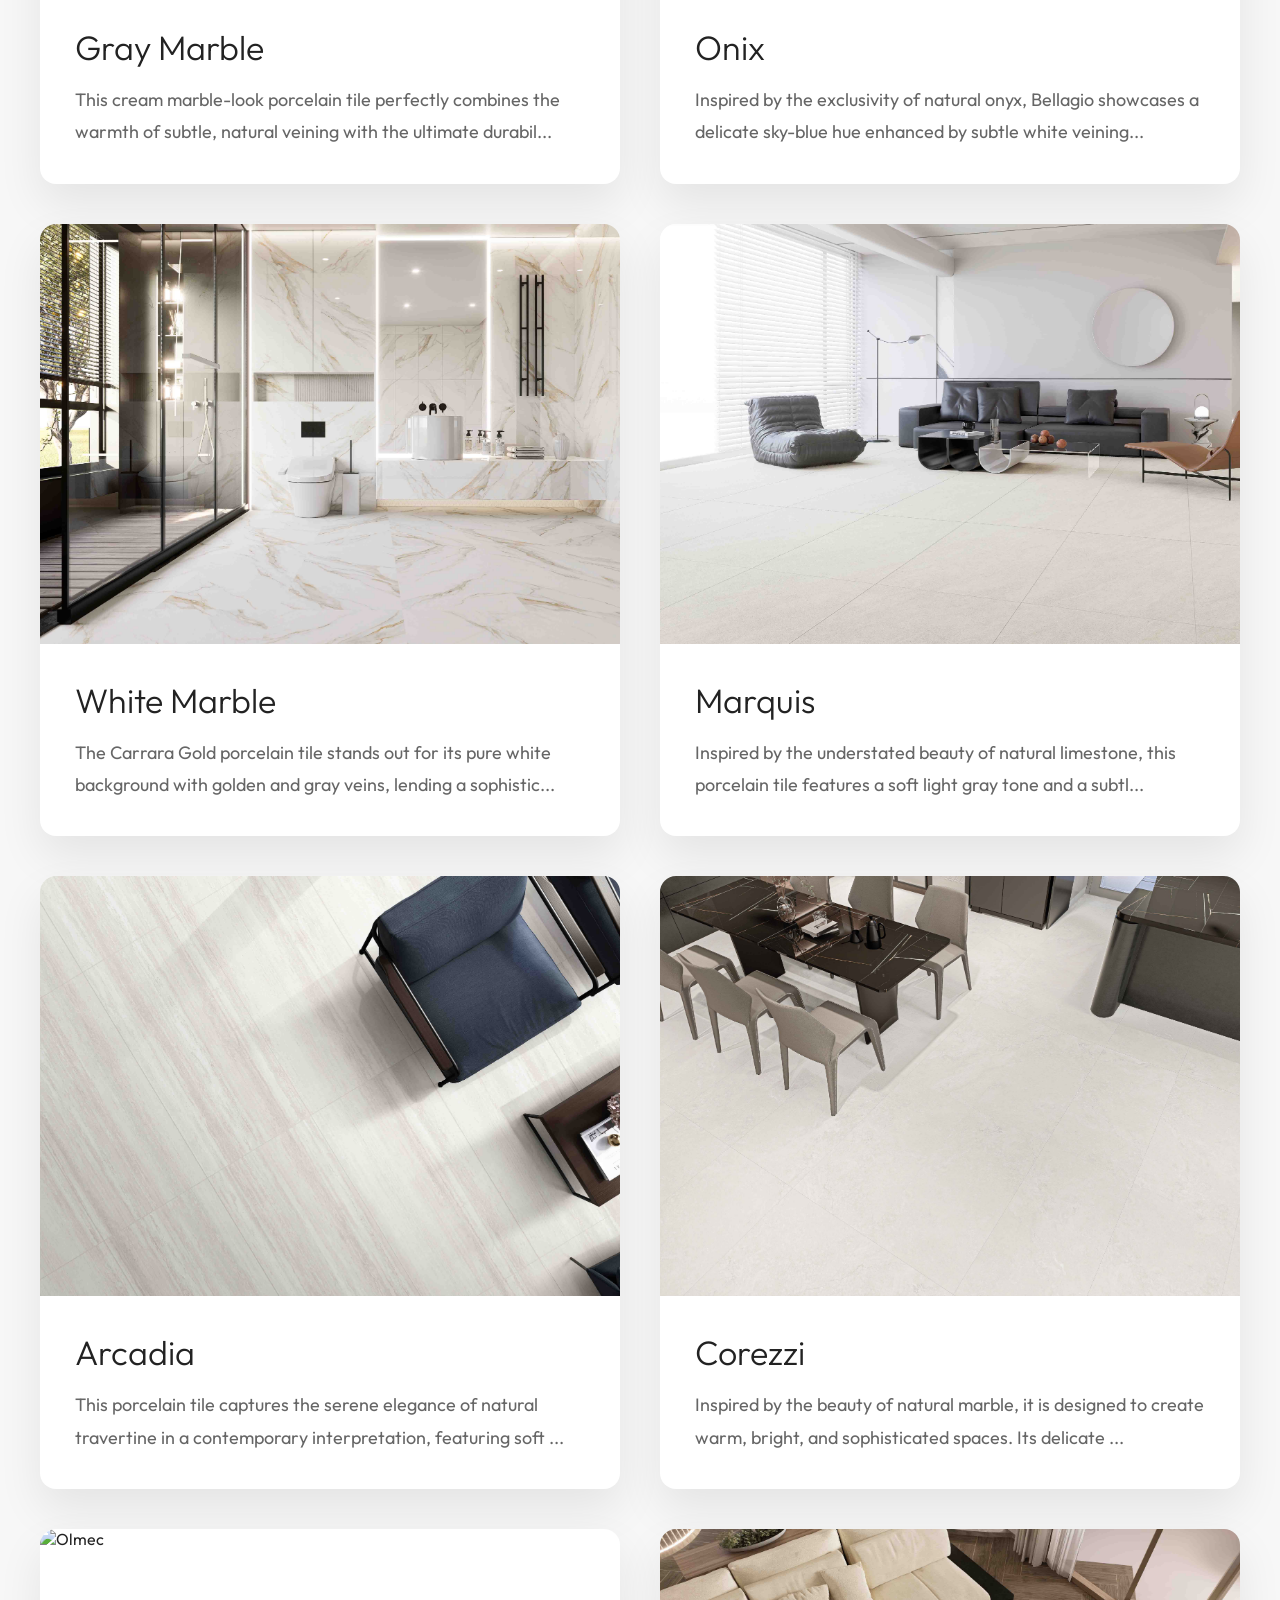
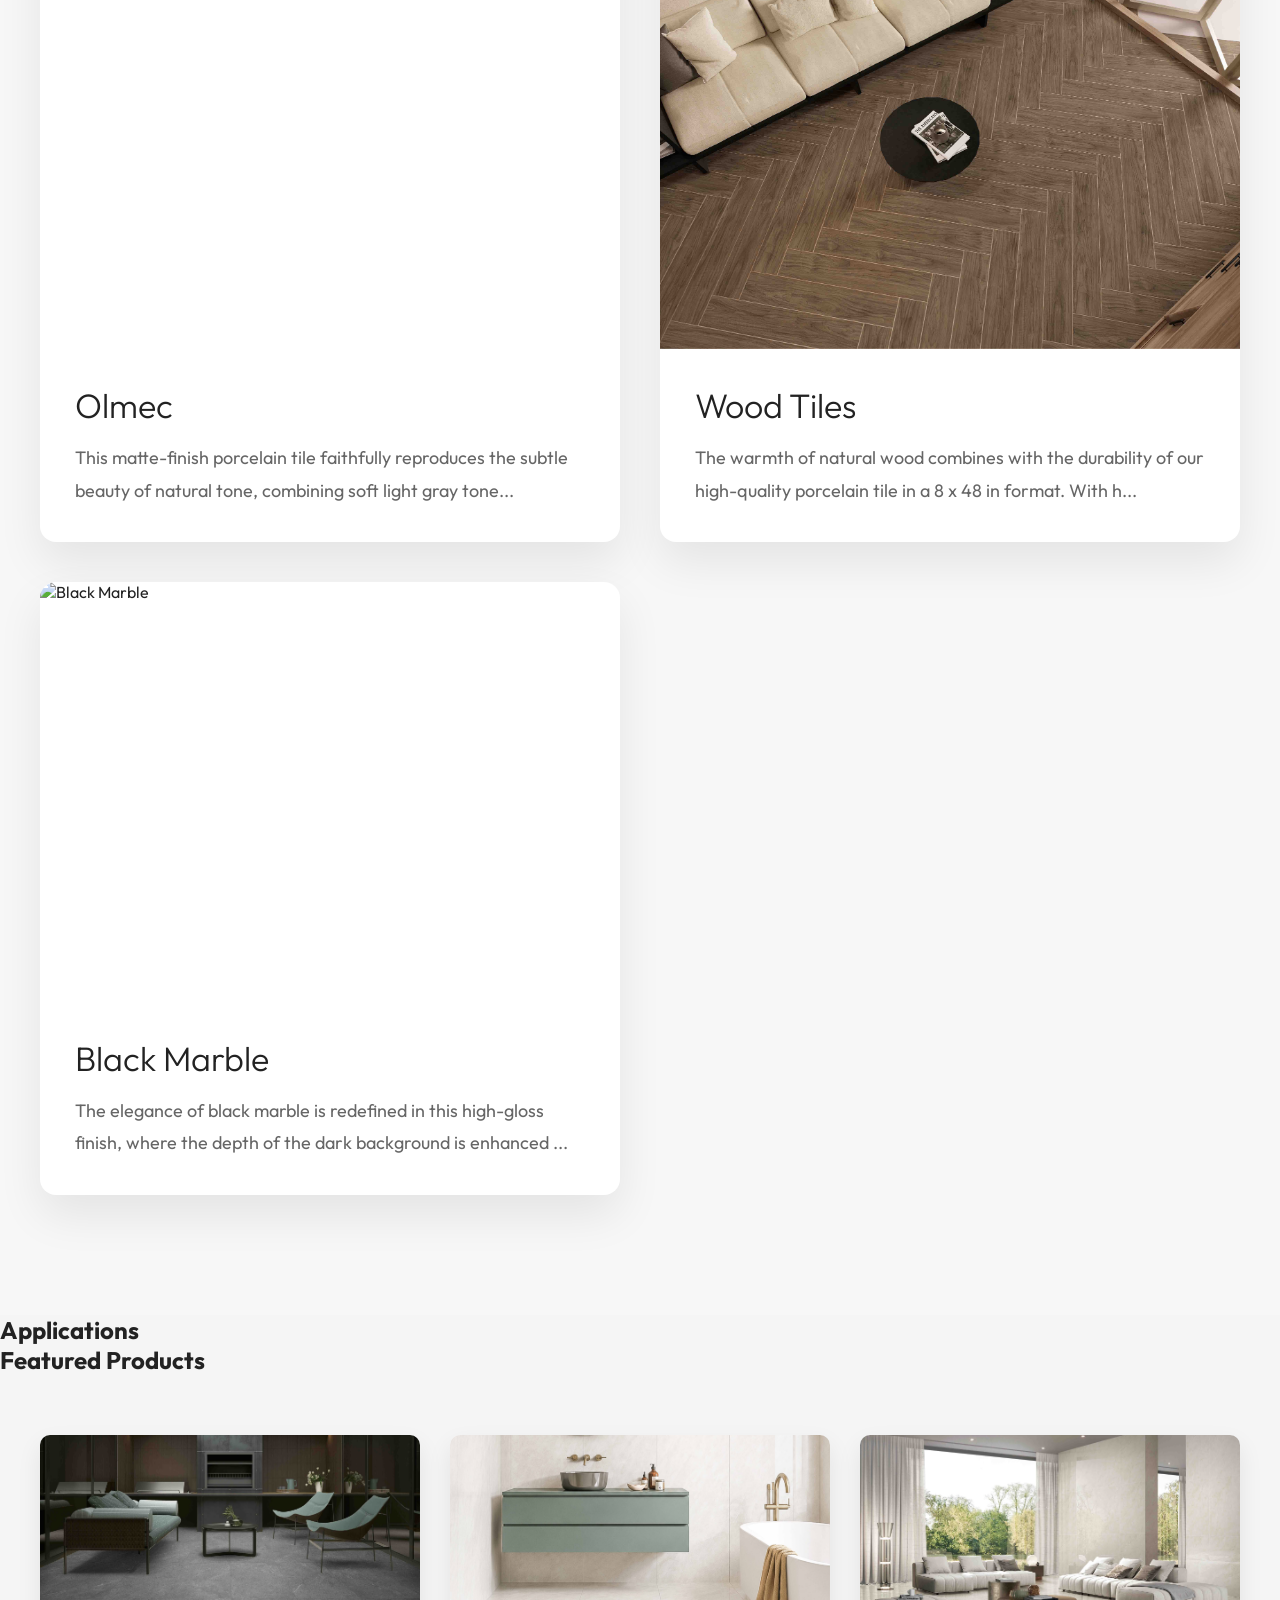
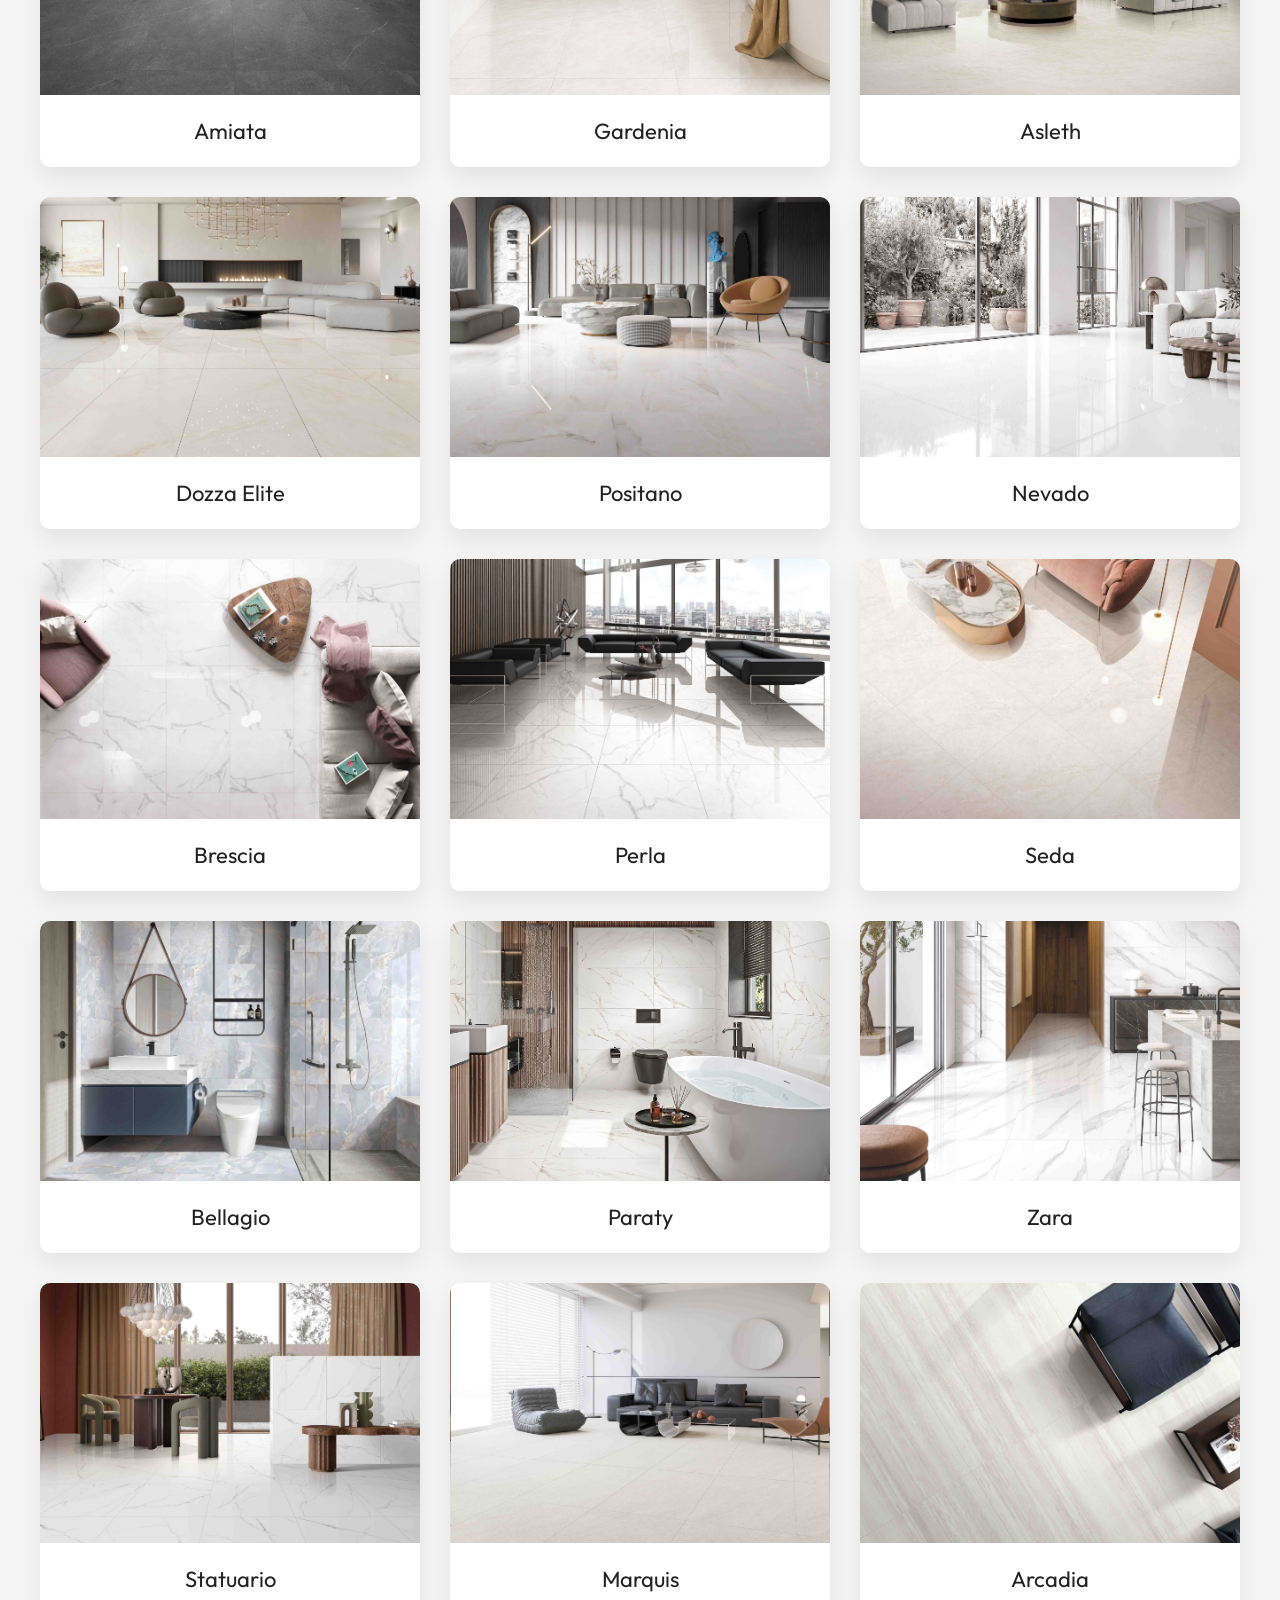
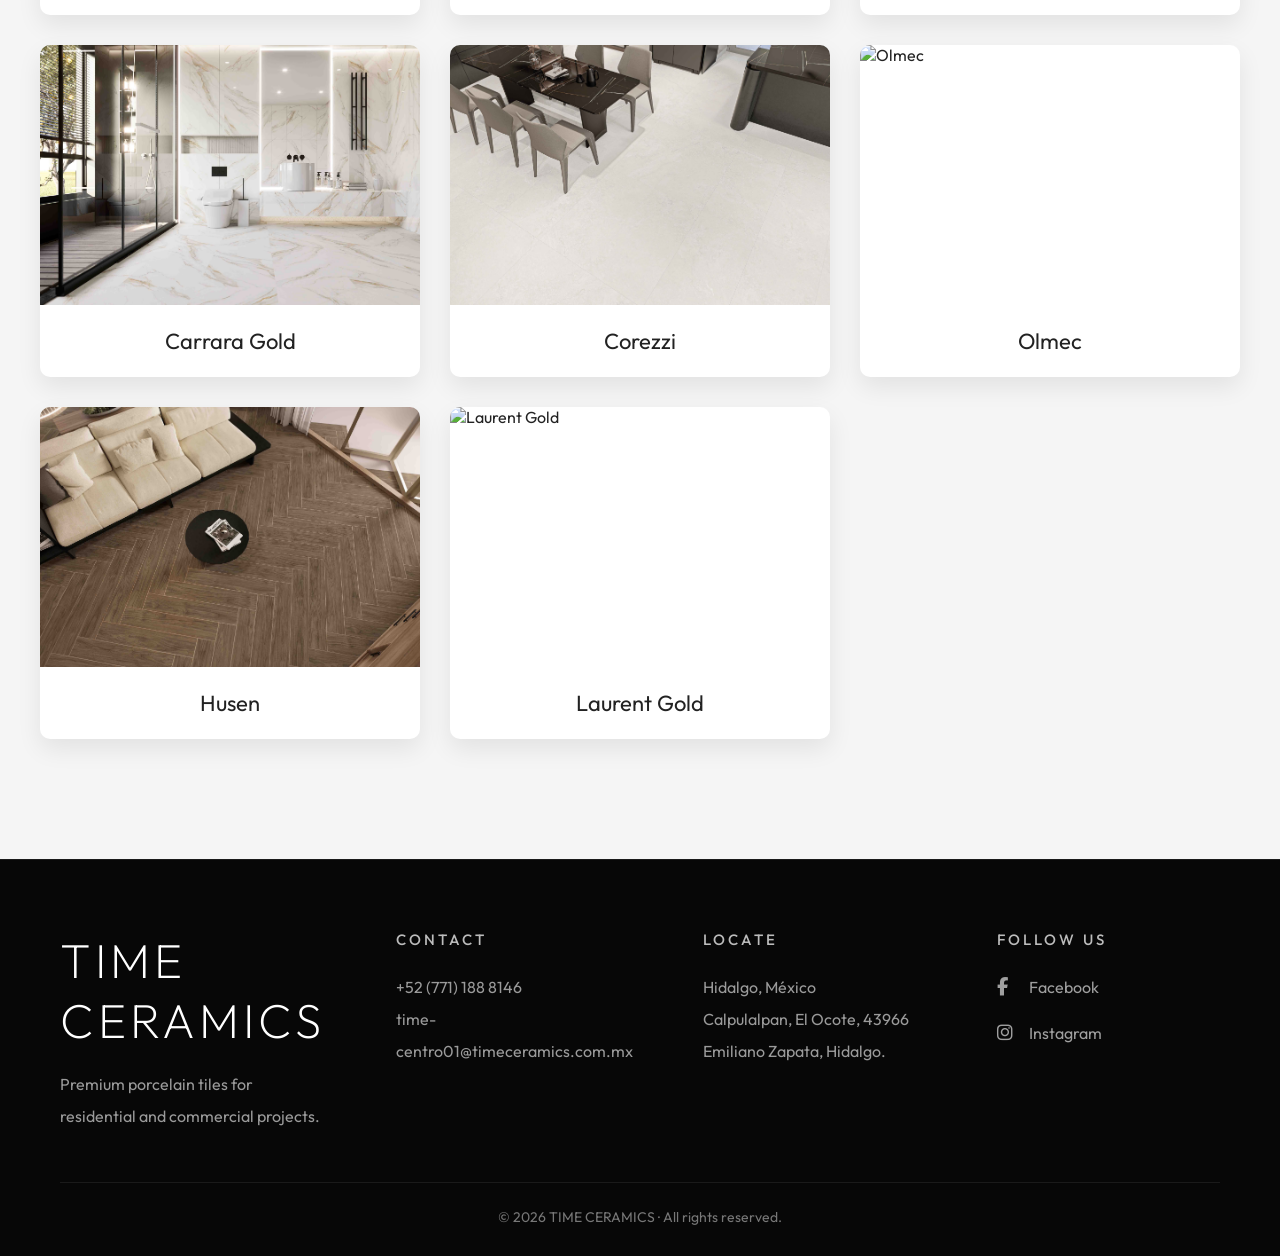
==== commit f5f80e93: "agregar" ====
--- a/index.html
+++ b/index.html
@@ -173,7 +173,6 @@
 
 </section>
 <script src="productos.js"></script>
-<script src="collections.js"></script>
 <script src="script.js"></script>
 
 <footer class="footer" id="footer">
--- a/style.css
+++ b/style.css
@@ -2007,61 +2007,133 @@
 
 }
 
+
+
+/*=========================================
+FINISHES
+=========================================*/
+
+.finishes-home{
+
+    padding:100px 0;
+    background:#fff;
+
+}
+
+.cards-grid{
+
+    display:grid;
+    grid-template-columns:repeat(4,1fr);
+    gap:28px;
+
+}
+
 .finish-card{
 
     position:relative;
     overflow:hidden;
-    border-radius:10px;
+
+    border-radius:18px;
+
     cursor:pointer;
-    transition:.35s;
-
-}
-
-.finish-card:hover{
-
-    transform:translateY(-8px);
+
+    height:500px;
+
+    transition:.45s;
+
+    background:#ddd;
 
 }
 
 .finish-card img{
 
     width:100%;
-    height:420px;
+    height:100%;
+
     object-fit:cover;
-    display:block;
+
+    transition:.6s;
+
+}
+
+.finish-card:hover img{
+
+    transform:scale(1.08);
 
 }
 
 .finish-overlay{
 
     position:absolute;
+
+    left:0;
+    right:0;
     bottom:0;
-    left:0;
-    width:100%;
-    padding:22px;
+
+    padding:28px;
 
     display:flex;
+
     justify-content:space-between;
     align-items:center;
 
     background:linear-gradient(
-        transparent,
-        rgba(0,0,0,.85)
+        to top,
+        rgba(0,0,0,.82),
+        rgba(0,0,0,.25),
+        transparent
     );
 
 }
 
-.finish-overlay span{
-
-    color:white;
-    font-size:28px;
+.finish-overlay h3{
+
+    color:white;
+
+    font-size:30px;
+
     font-weight:300;
 
+    margin-bottom:6px;
+
+}
+
+.finish-overlay p{
+
+    color:rgba(255,255,255,.75);
+
+    font-size:15px;
+
+    letter-spacing:1px;
+
+    text-transform:uppercase;
+
 }
 
 .finish-overlay i{
 
     color:white;
-    font-size:18px;
-
-}+
+    font-size:20px;
+
+    transition:.35s;
+
+}
+
+.finish-card:hover{
+
+    transform:translateY(-8px);
+
+    box-shadow:0 25px 50px rgba(0,0,0,.18);
+
+}
+
+.finish-card:hover i{
+
+    transform:translateX(6px);
+
+}
+
+
+
+
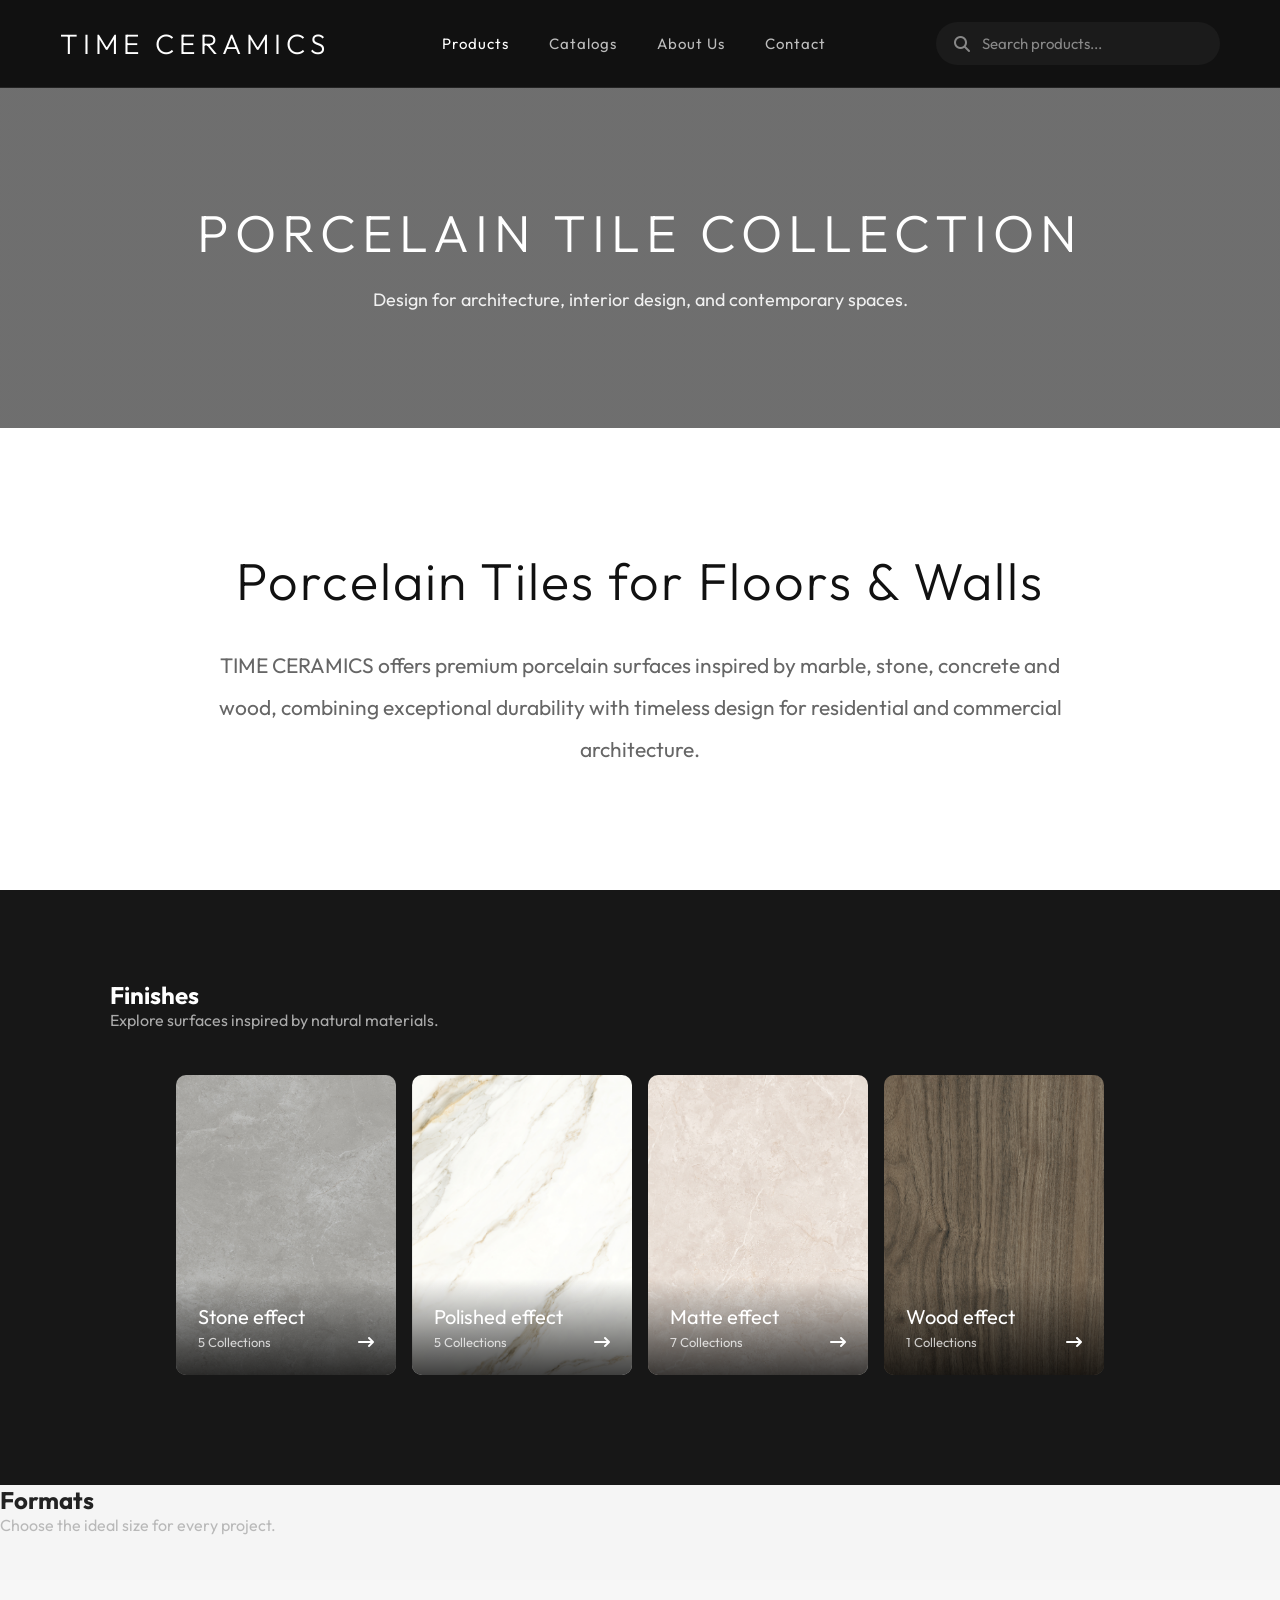
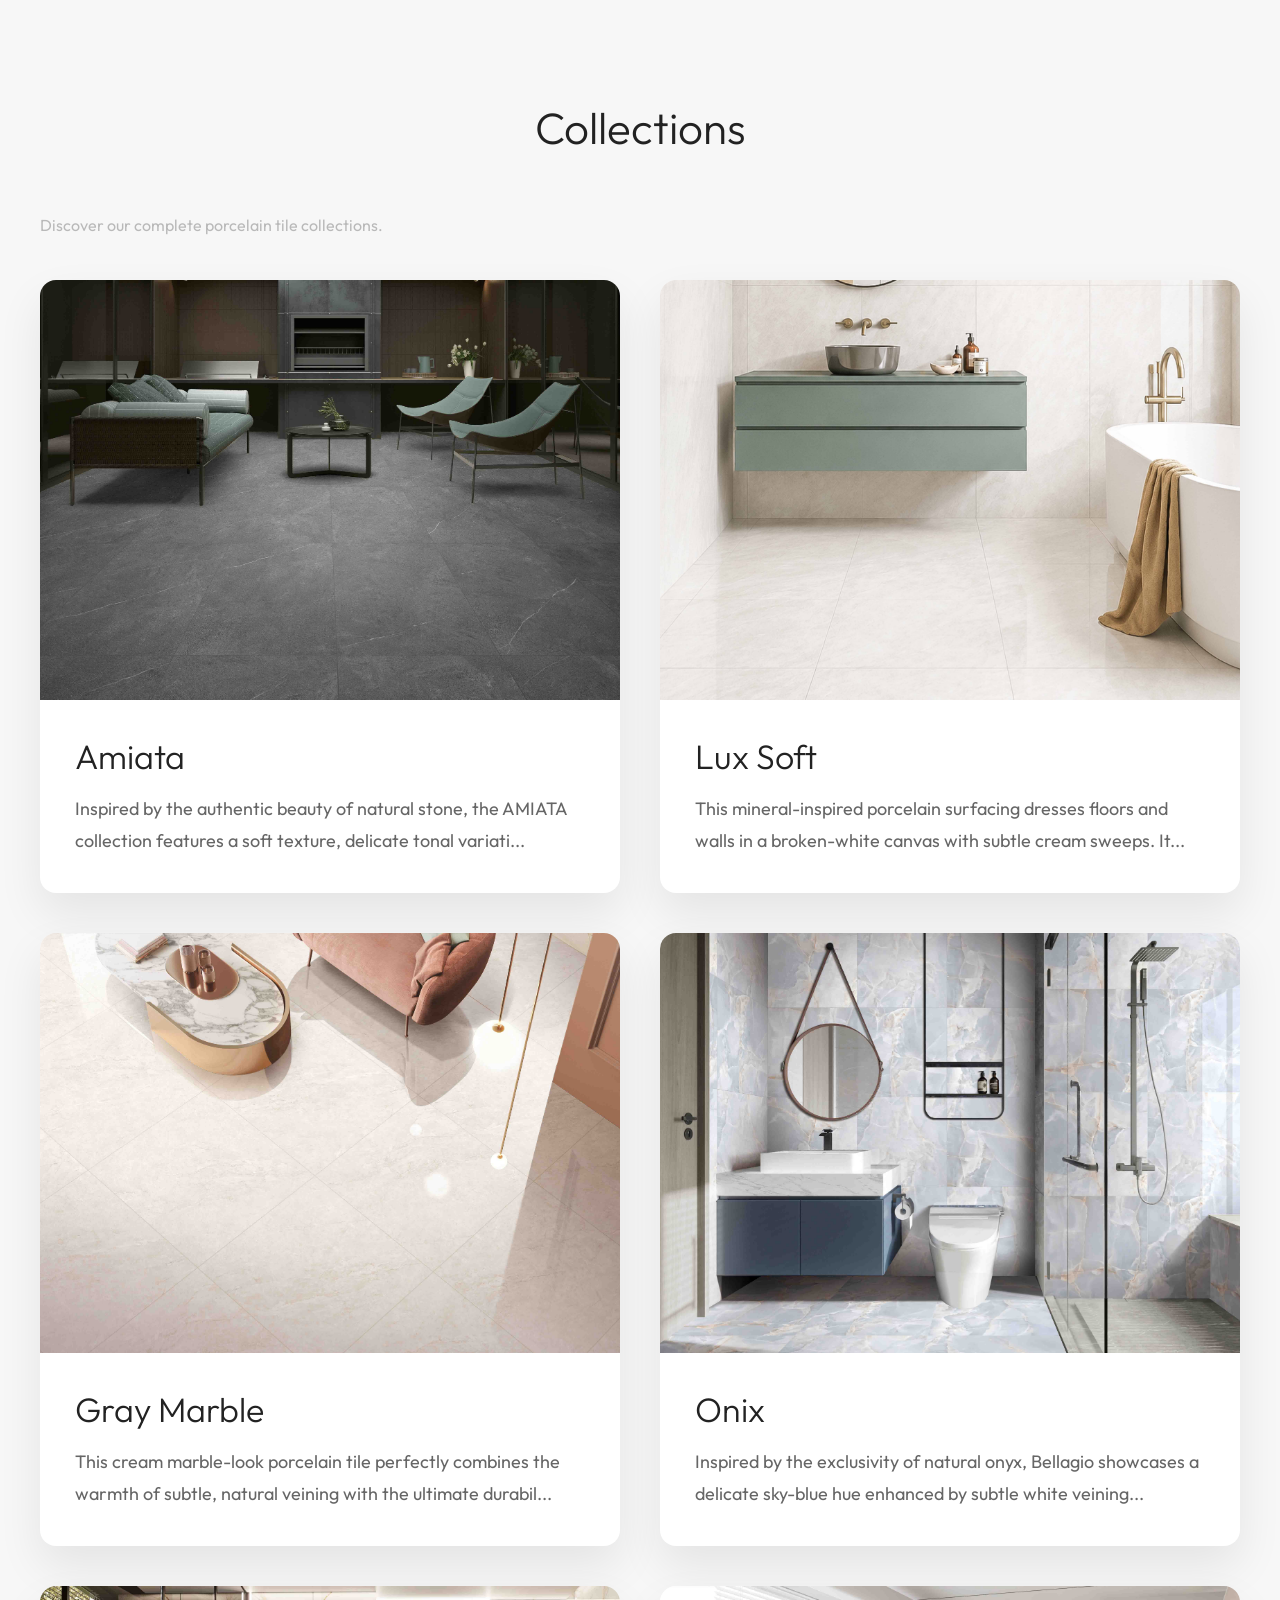
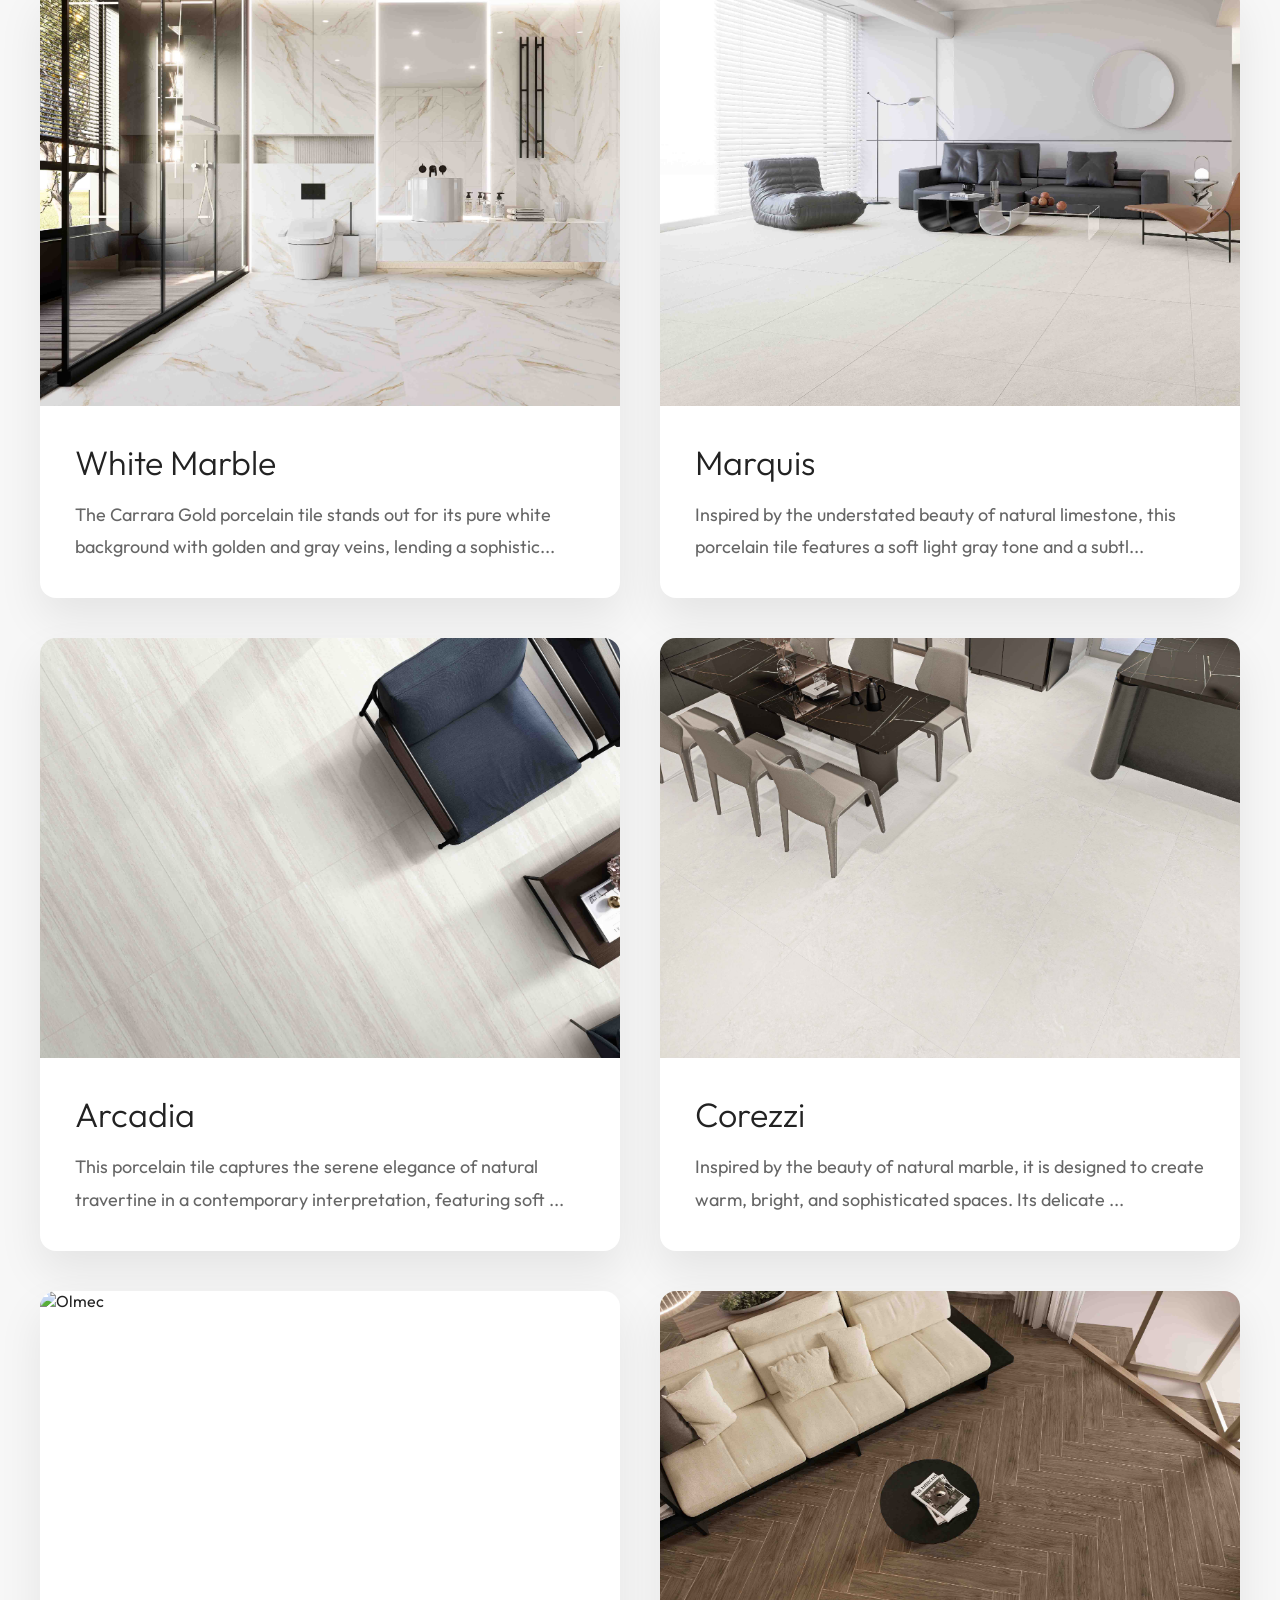
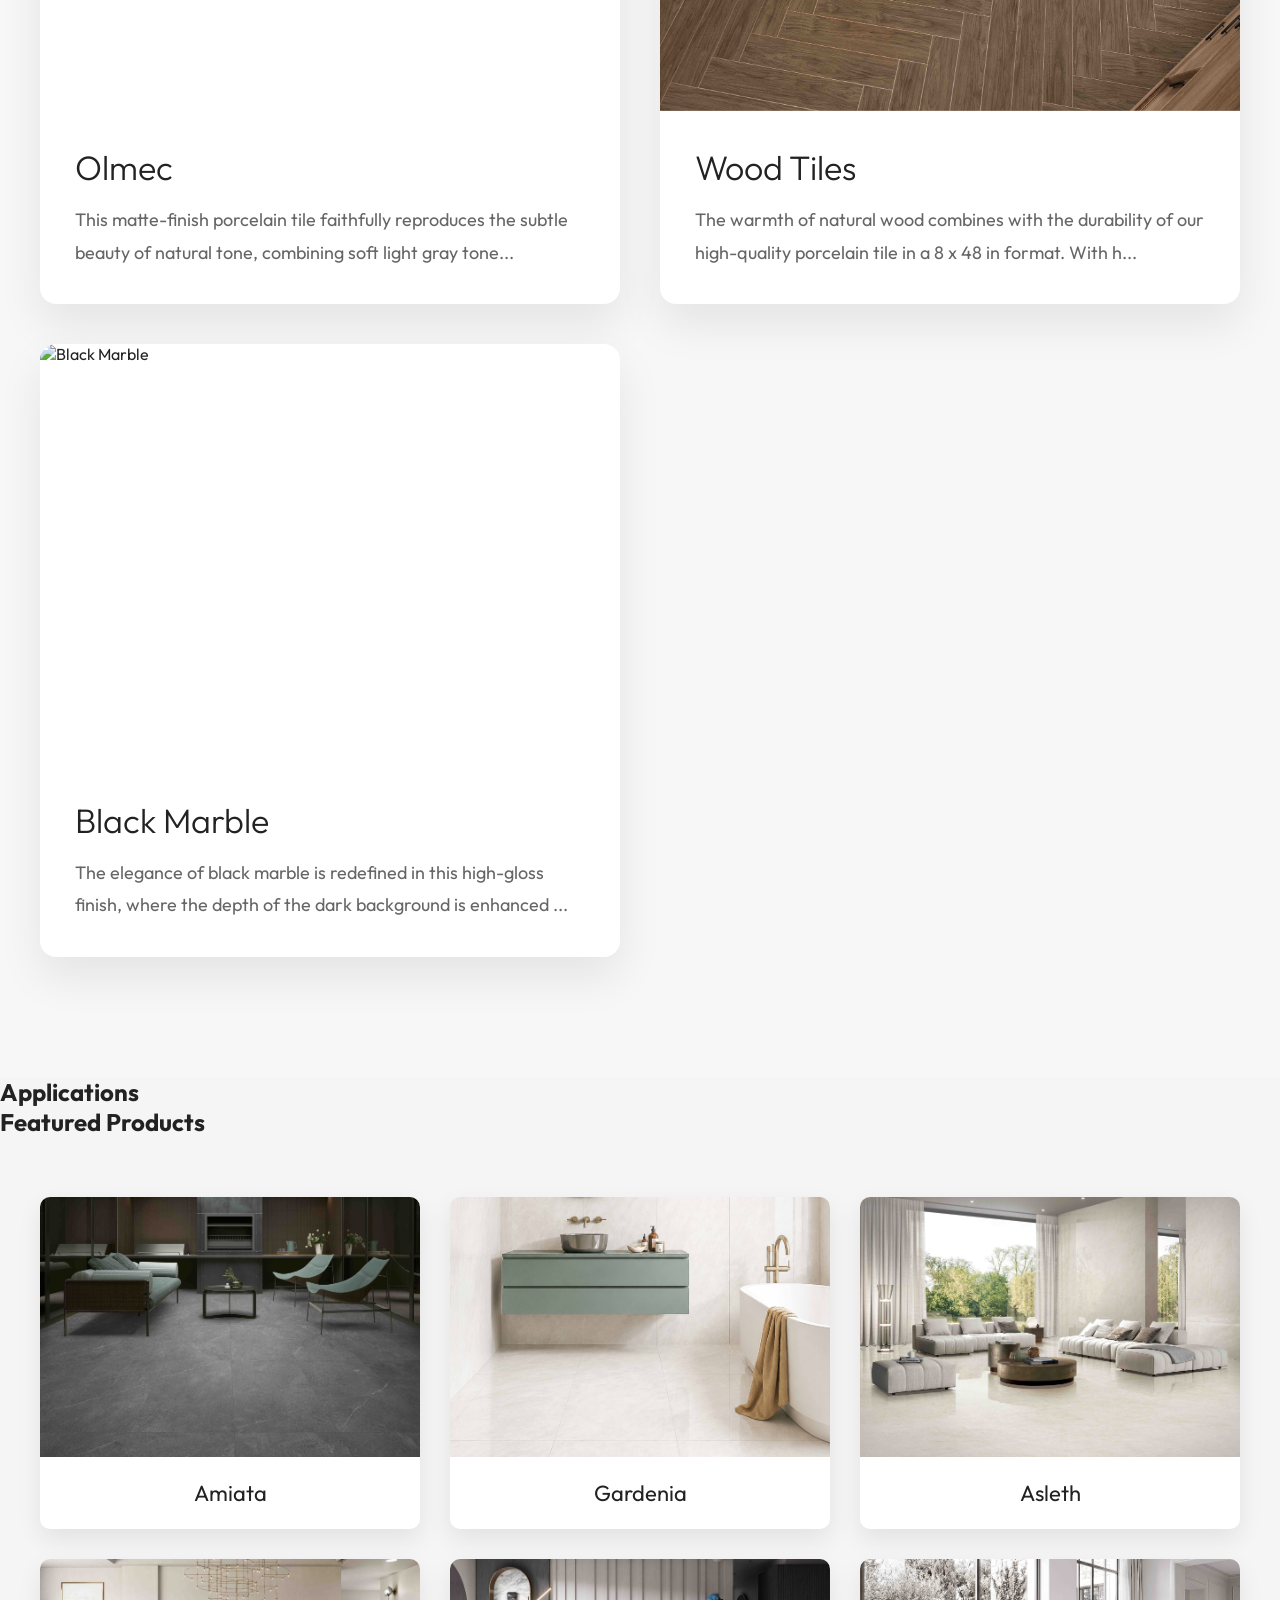
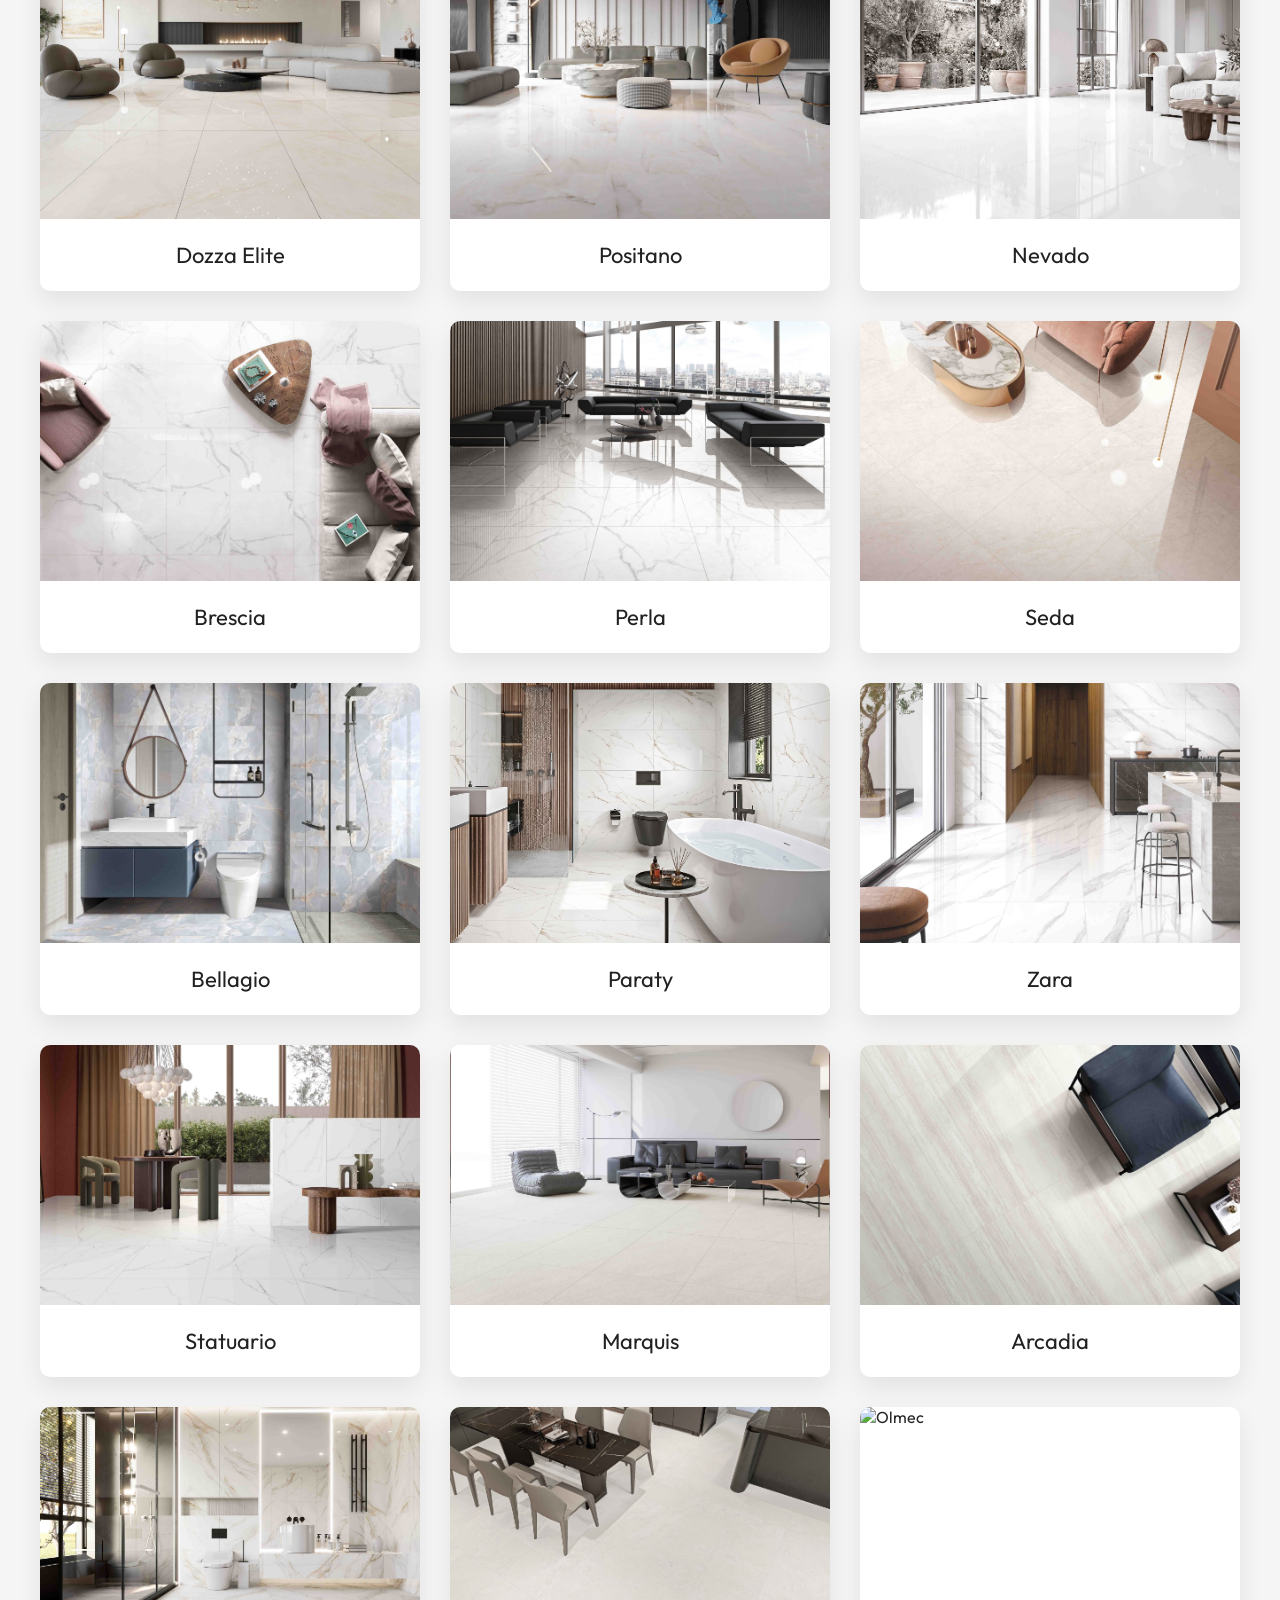
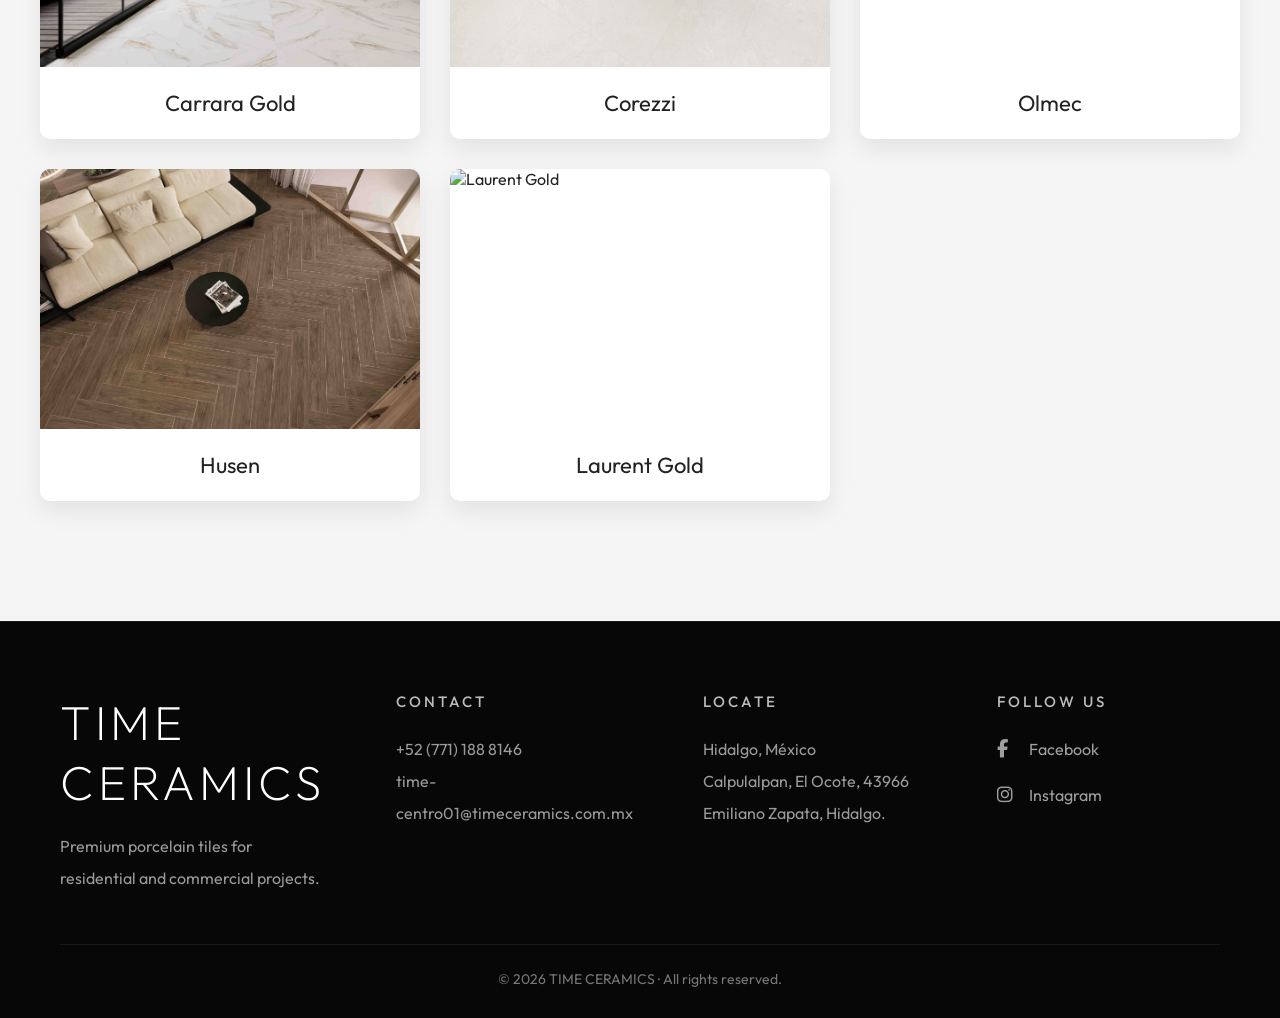
==== commit 9a32e7fb: "arreglar" ====
--- a/index.html
+++ b/index.html
@@ -90,18 +90,18 @@
 <!-- FINISHES -->
 
 <section class="finishes-home">
-
-    <div class="container">
-
-        <h2>Finishes</h2>
-
-        <p class="section-description">
-            Explore surfaces inspired by natural materials.
-        </p>
-
-        <div id="finishesGrid" class="cards-grid"></div>
-
-    </div>
+    
+<div class="container finishes-section">
+
+    <h2>Finishes</h2>
+
+    <p class="section-description">
+        Explore surfaces inspired by natural materials.
+    </p>
+
+    <div id="finishesGrid" class="cards-grid"></div>
+
+</div>
 
 </section>
 
--- a/style.css
+++ b/style.css
@@ -1975,85 +1975,57 @@
 
 
 
-
-.finishes-home{
-
-    background:#232323;
-    padding:90px 0;
-
-}
-
-.finishes-home h2{
-
-    color:white;
-    font-size:42px;
-    font-weight:300;
-    margin-bottom:15px;
-
-}
-
-.section-description{
-
-    color:#b9b9b9;
-    margin-bottom:45px;
-
-}
-
-.cards-grid{
-
-    display:grid;
-    grid-template-columns:repeat(4,1fr);
-    gap:24px;
-
-}
-
-
-
 /*=========================================
 FINISHES
 =========================================*/
 
-.finishes-home{
-
-    padding:100px 0;
-    background:#fff;
-
+.finishes-home {
+    background: #171717;
+    padding: 90px 40px 110px;
 }
 
 .cards-grid{
 
     display:grid;
-    grid-template-columns:repeat(4,1fr);
-    gap:28px;
-
-}
-
-.finish-card{
-
-    position:relative;
-    overflow:hidden;
-
-    border-radius:18px;
-
-    cursor:pointer;
-
-    height:500px;
-
-    transition:.45s;
-
-    background:#ddd;
-
-}
-
-.finish-card img{
-
-    width:100%;
-    height:100%;
-
-    object-fit:cover;
-
-    transition:.6s;
-
+    grid-template-columns: repeat(4, 250px);
+    justify-content: center;
+    gap:20px;
+
+}
+
+.finishes-section h2,
+.finishes-section .section-description {
+    width: 1060px;
+    margin-left: auto;
+    margin-right: auto;
+}
+.finishes-home h2 {
+    color: #fff;
+}
+.finishes-home .section-description {
+    color: #aaa;
+}
+.section-description{
+
+    color:#b9b9b9;
+    margin-bottom:45px;
+
+}
+
+.finish-card {
+    width: 220px;
+    height: 300px;
+    border-radius: 10px;
+    overflow: hidden;
+    position: relative;
+    cursor: pointer;
+}
+
+.finish-card img {
+    width: 100%;
+    height: 100%;
+    object-fit: cover;
+    display: block;
 }
 
 .finish-card:hover img{
@@ -2062,62 +2034,40 @@
 
 }
 
-.finish-overlay{
-
-    position:absolute;
-
-    left:0;
-    right:0;
-    bottom:0;
-
-    padding:28px;
-
-    display:flex;
-
-    justify-content:space-between;
-    align-items:center;
-
-    background:linear-gradient(
-        to top,
-        rgba(0,0,0,.82),
-        rgba(0,0,0,.25),
-        transparent
+.finish-overlay {
+    position: absolute;
+    left: 0;
+    right: 0;
+    bottom: 0;
+
+    padding: 25px 22px;
+
+    background: linear-gradient(
+        transparent,
+        rgba(0,0,0,0.75)
     );
 
-}
-
-.finish-overlay h3{
-
-    color:white;
-
-    font-size:30px;
-
-    font-weight:300;
-
-    margin-bottom:6px;
-
-}
-
-.finish-overlay p{
-
-    color:rgba(255,255,255,.75);
-
-    font-size:15px;
-
-    letter-spacing:1px;
-
-    text-transform:uppercase;
-
-}
-
-.finish-overlay i{
-
-    color:white;
-
-    font-size:20px;
-
-    transition:.35s;
-
+    color: white;
+
+    display: flex;
+    justify-content: space-between;
+    align-items: flex-end;
+}
+
+.finish-overlay h3 {
+    margin: 0;
+    font-size: 20px;
+    font-weight: 400;
+}
+
+.finish-overlay p {
+    margin: 5px 0 0;
+    font-size: 13px;
+    opacity: 0.75;
+}
+
+.finish-overlay i {
+    font-size: 16px;
 }
 
 .finish-card:hover{
@@ -2134,6 +2084,10 @@
 
 }
 
-
-
-
+#finishesGrid {
+    display: flex;
+    justify-content: center;
+    gap: 16px;
+    margin-top: 30px;
+}
+
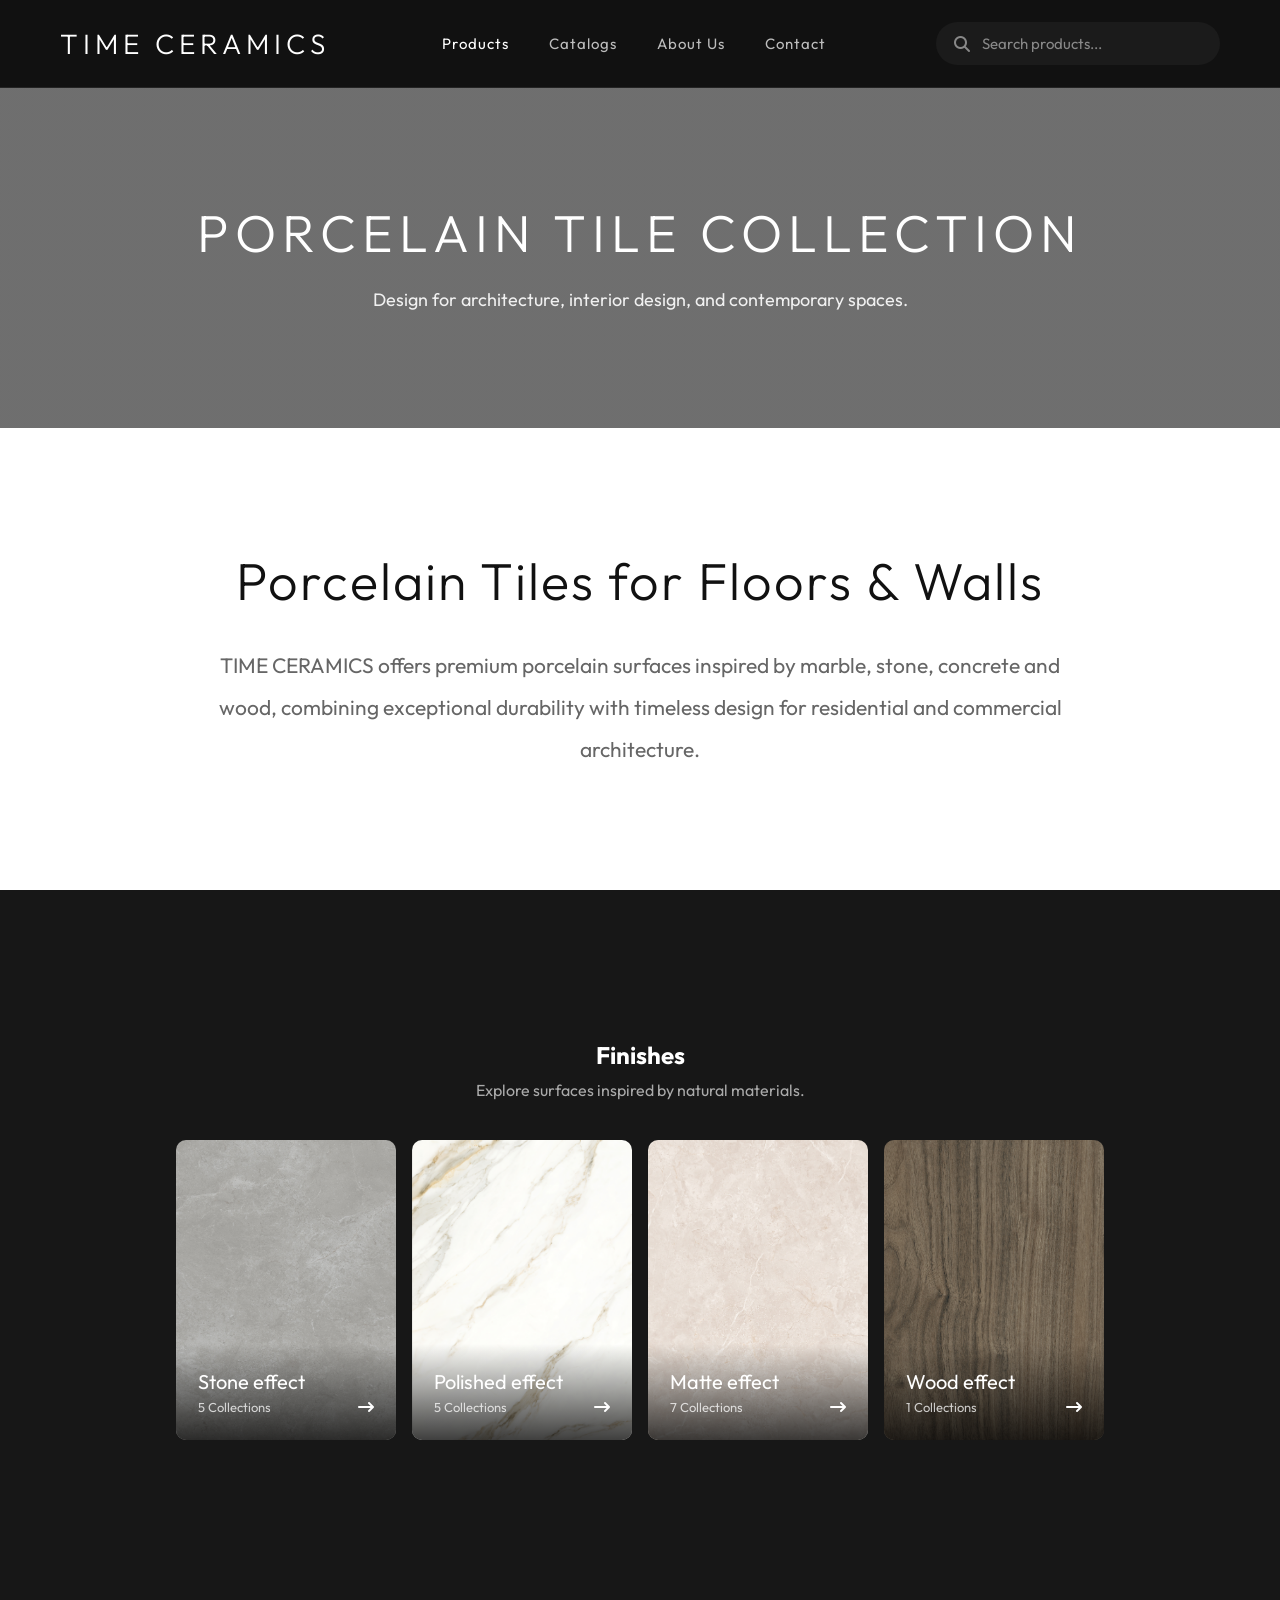
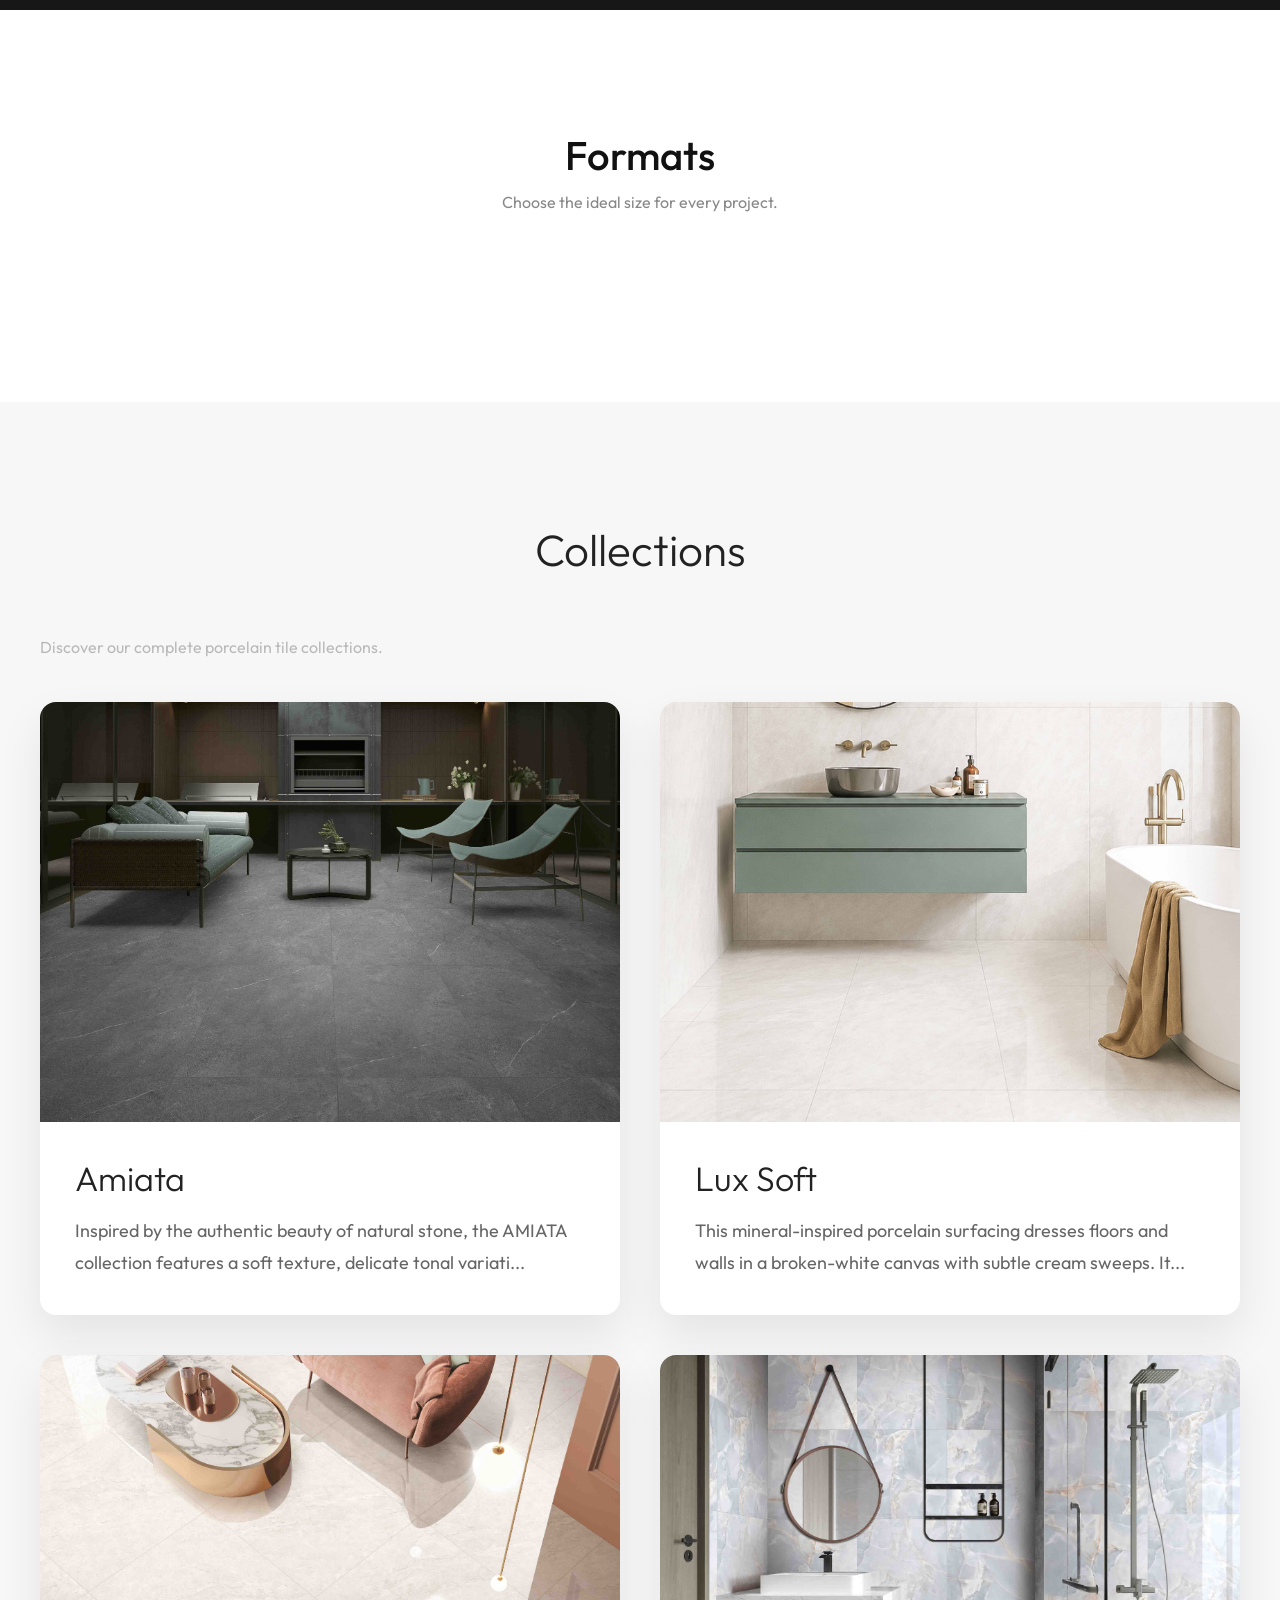
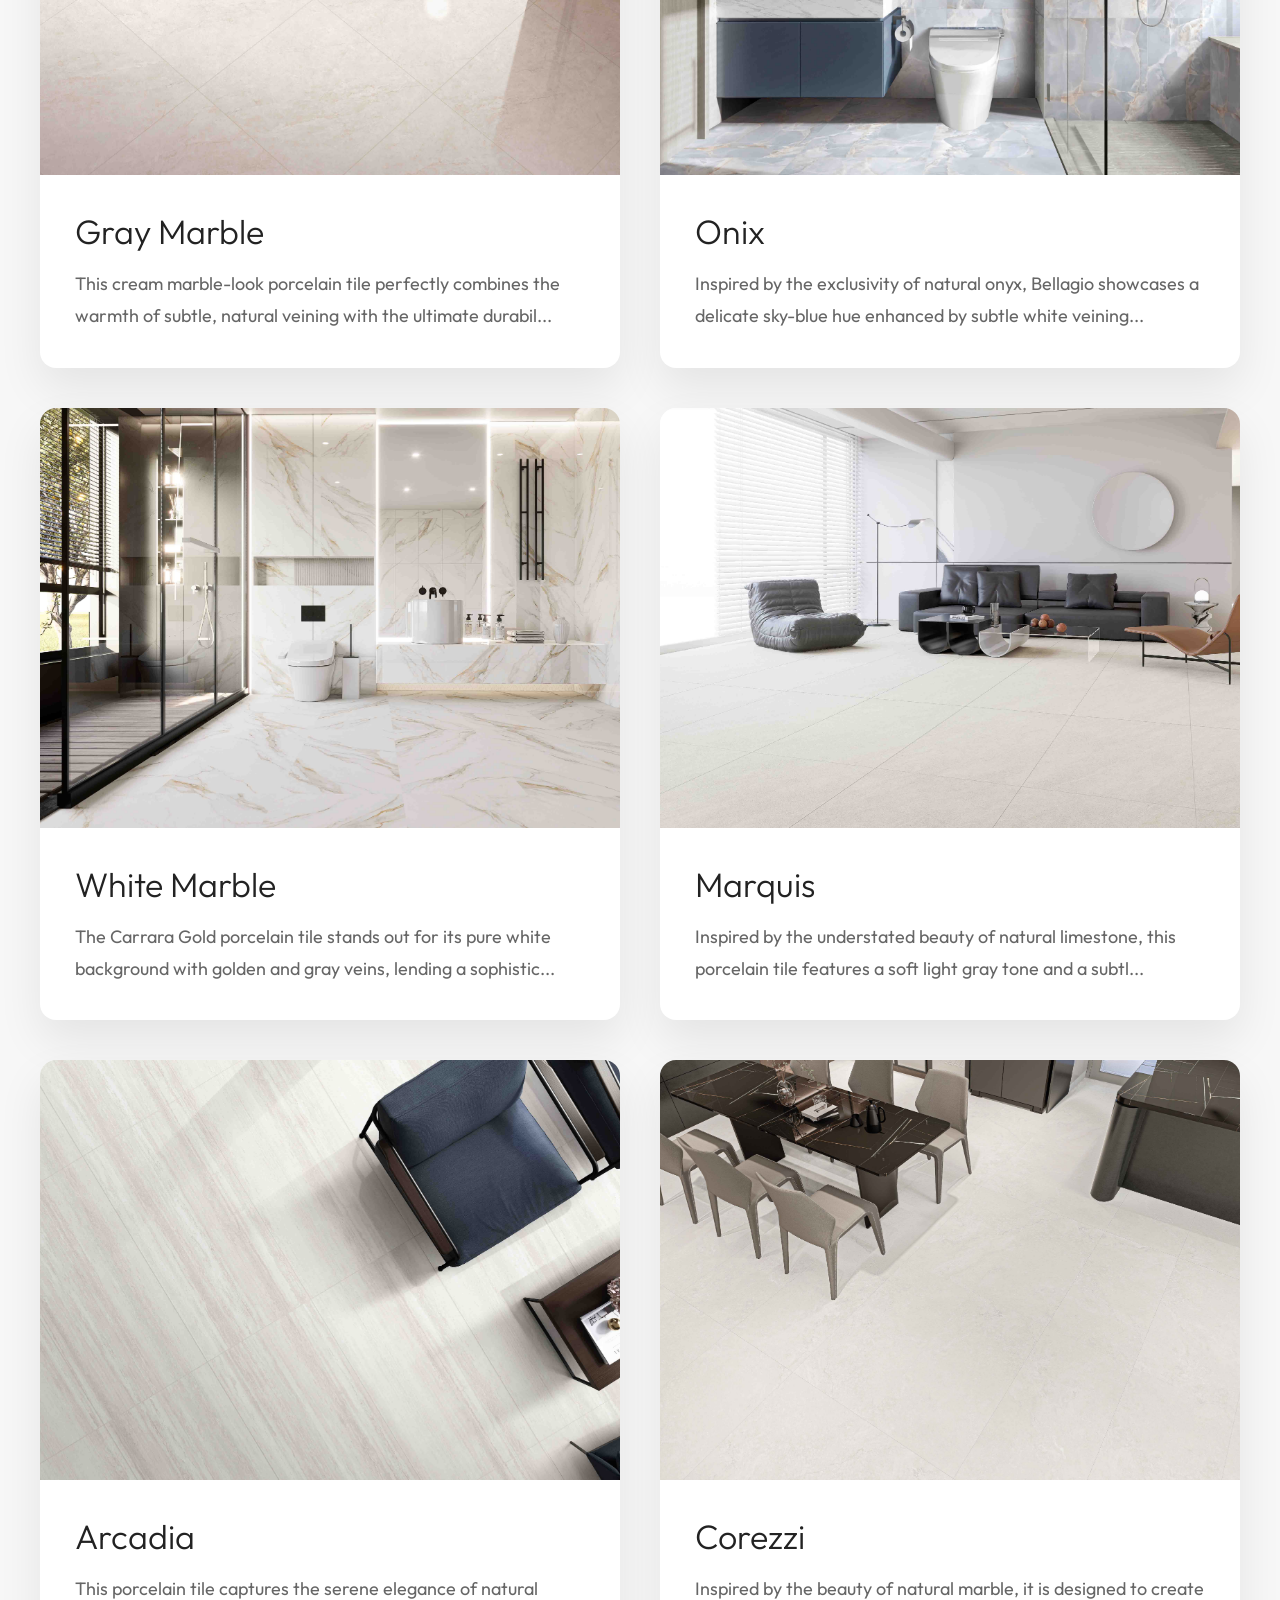
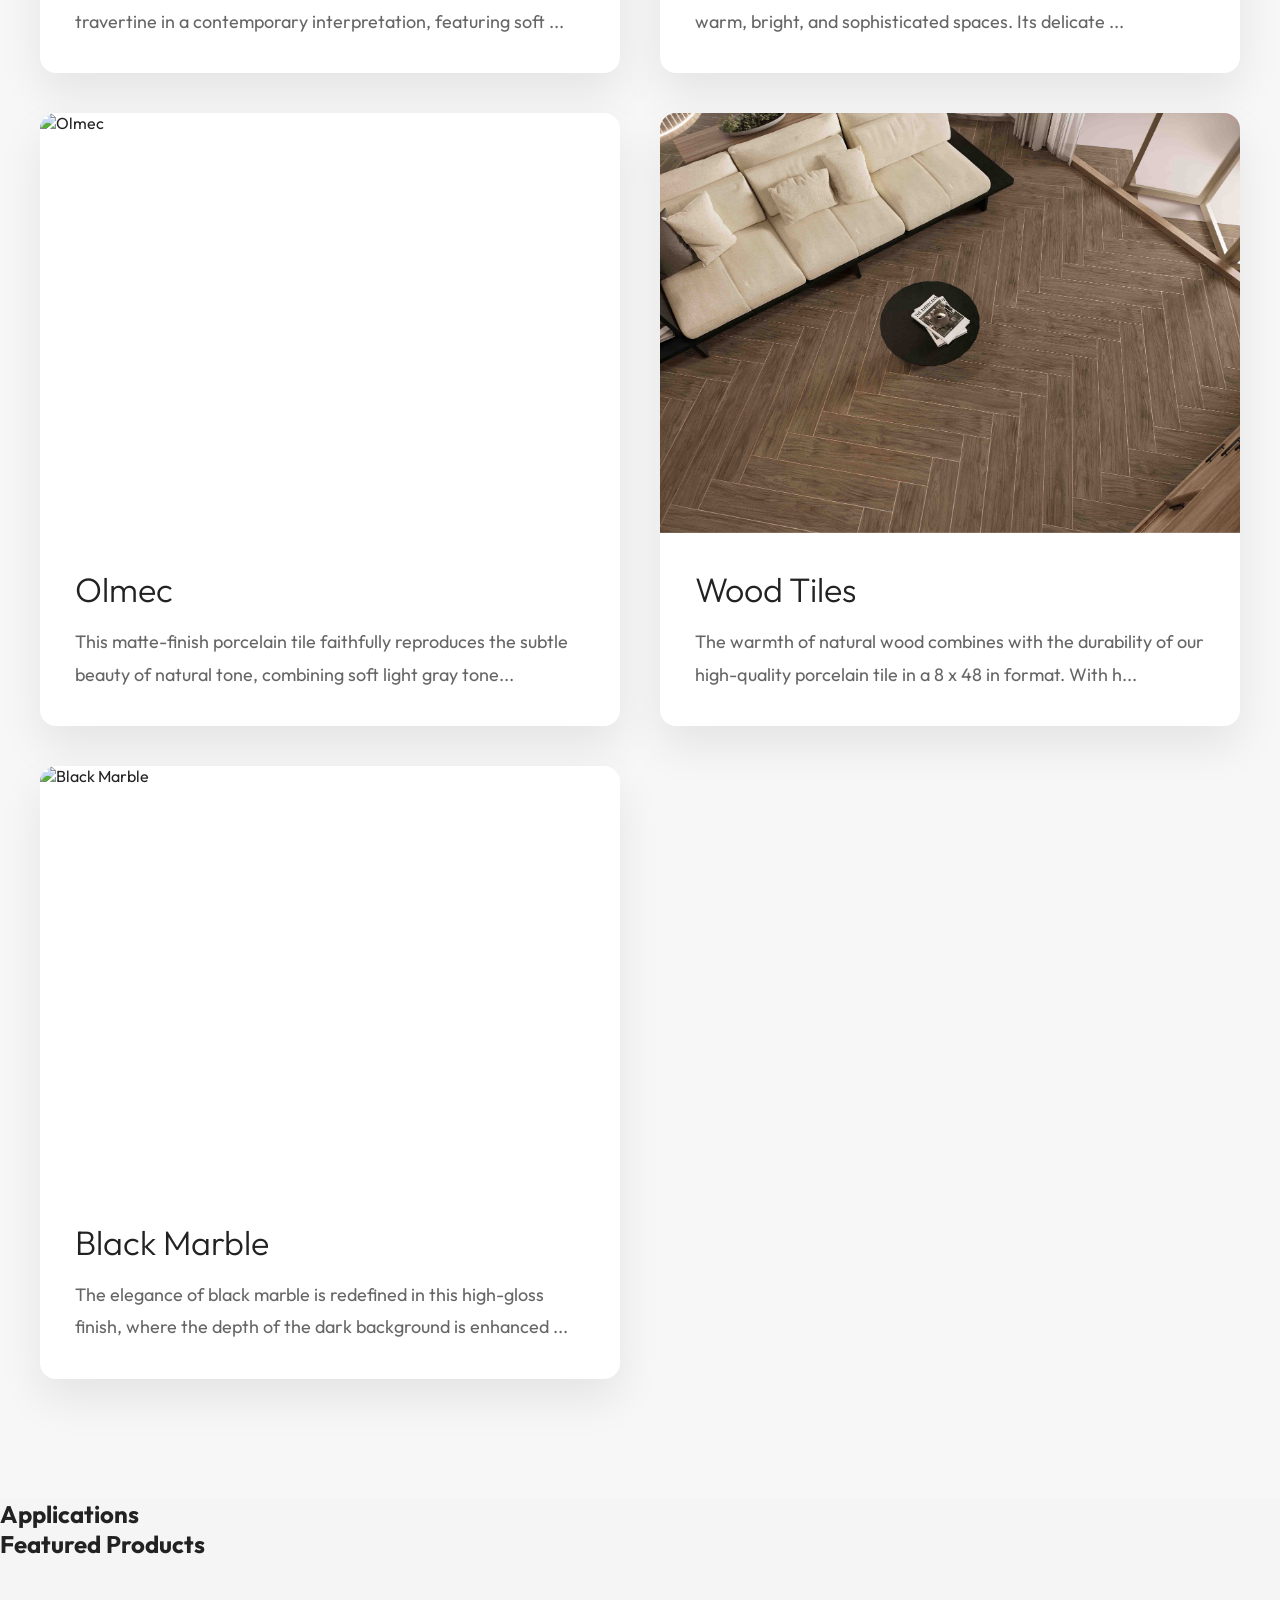
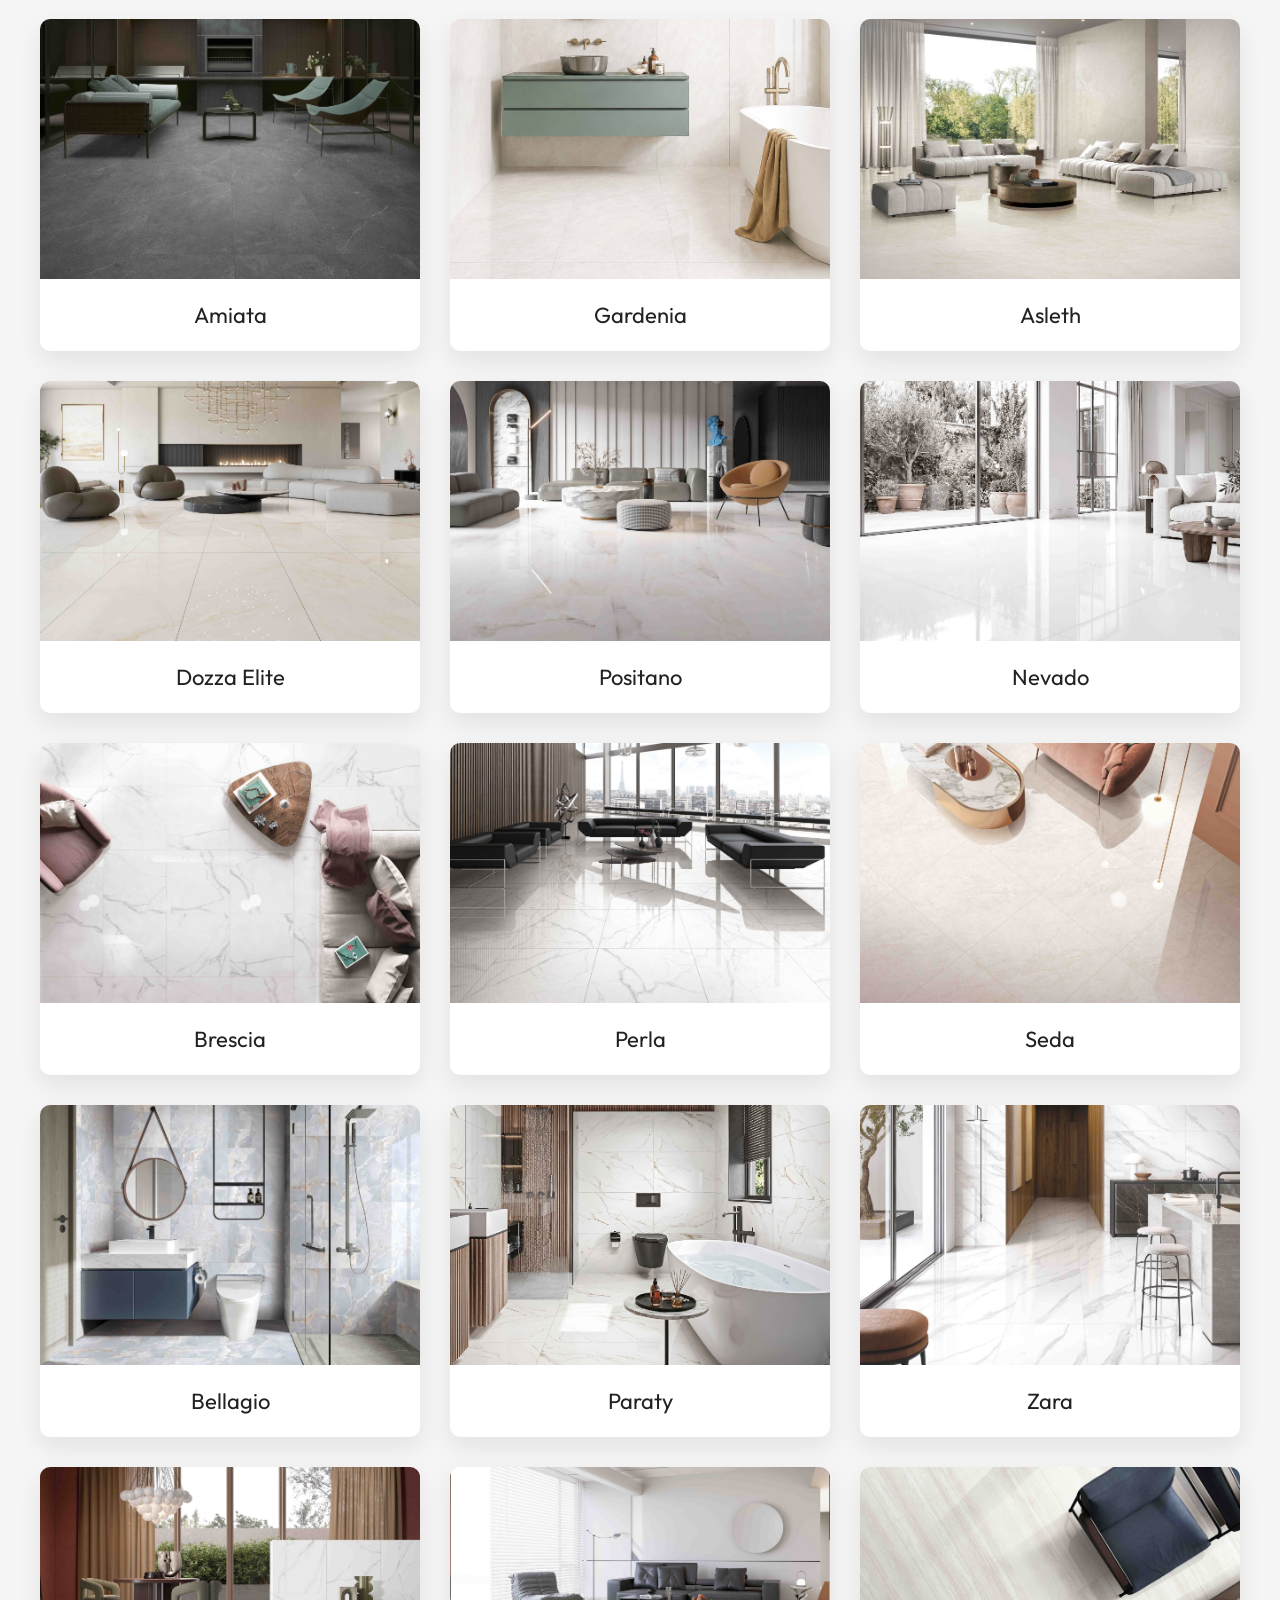
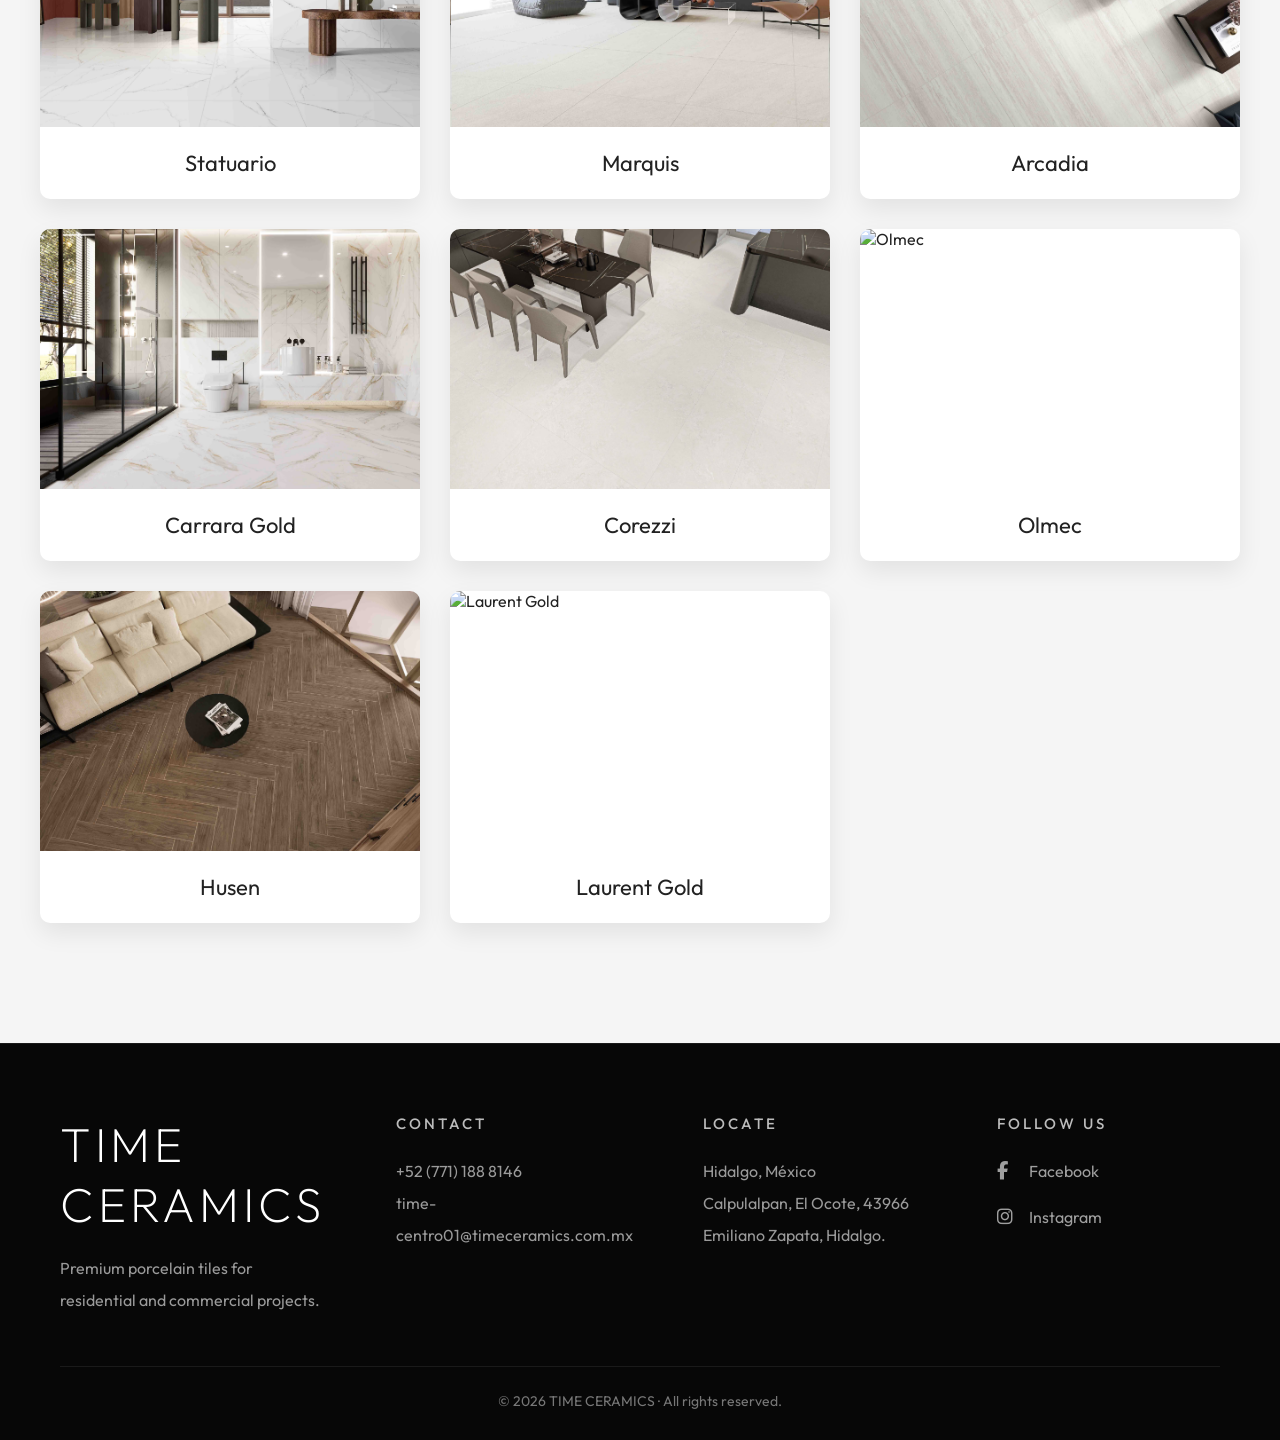
==== commit 7ec200ba: "formats" ====
--- a/index.html
+++ b/index.html
@@ -90,7 +90,7 @@
 <!-- FINISHES -->
 
 <section class="finishes-home">
-    
+
 <div class="container finishes-section">
 
     <h2>Finishes</h2>
@@ -108,7 +108,7 @@
 
 <!-- FORMATS -->
 
-<section class="formats-home">
+<section class="formats-section">
 
     <div class="container">
 
@@ -118,7 +118,7 @@
             Choose the ideal size for every project.
         </p>
 
-        <div id="formatsGrid" class="cards-grid"></div>
+        <div id="formatsGrid" class="formats-grid"></div>
 
     </div>
 
--- a/style.css
+++ b/style.css
@@ -1981,23 +1981,32 @@
 
 .finishes-home {
     background: #171717;
-    padding: 90px 40px 110px;
+    padding: 150px 40px 170px;
 }
 
 .cards-grid{
 
-    display:grid;
+    display:flex;
     grid-template-columns: repeat(4, 250px);
     justify-content: center;
-    gap:20px;
-
-}
-
+    gap: 14px;
+}
+
+.finishes-section .container{
+    max-width: 1200px;
+    margin: 0 auto;
+}
 .finishes-section h2,
-.finishes-section .section-description {
-    width: 1060px;
-    margin-left: auto;
-    margin-right: auto;
+.finishes-section .section-description{
+    text-align: center;
+}
+
+.finishes-section h2{
+    margin-bottom: 10px;
+}
+
+.finishes-section .section-description{
+    margin-bottom: 40px;
 }
 .finishes-home h2 {
     color: #fff;
@@ -2091,3 +2100,72 @@
     margin-top: 30px;
 }
 
+
+
+
+/*=========================================*
+FORMATS
+*=========================================*/
+
+.formats-section{
+    background:#fff;
+    padding:120px 40px;
+}
+
+.formats-section h2{
+    text-align:center;
+    font-size:40px;
+    font-weight:500;
+    color:#111;
+    margin-bottom:12px;
+}
+
+.formats-section .section-description{
+    text-align:center;
+    color:#888;
+    margin-bottom:70px;
+}
+
+.formats-grid{
+    display:flex;
+    justify-content:center;
+    gap:30px;
+    flex-wrap:wrap;
+}
+
+.format-card{
+
+    width:180px;
+    text-align:center;
+}
+
+.format-preview{
+
+    width:180px;
+    height:180px;
+
+    border:1px solid #ddd;
+    border-radius:8px;
+
+    display:flex;
+    justify-content:center;
+    align-items:center;
+
+    background:#fafafa;
+
+    transition:.3s;
+}
+
+.format-card:hover .format-preview{
+
+    transform:translateY(-5px);
+
+    box-shadow:0 15px 35px rgba(0,0,0,.08);
+}
+
+.tile{
+
+    background:#d8d8d8;
+    border-radius:3px;
+}
+
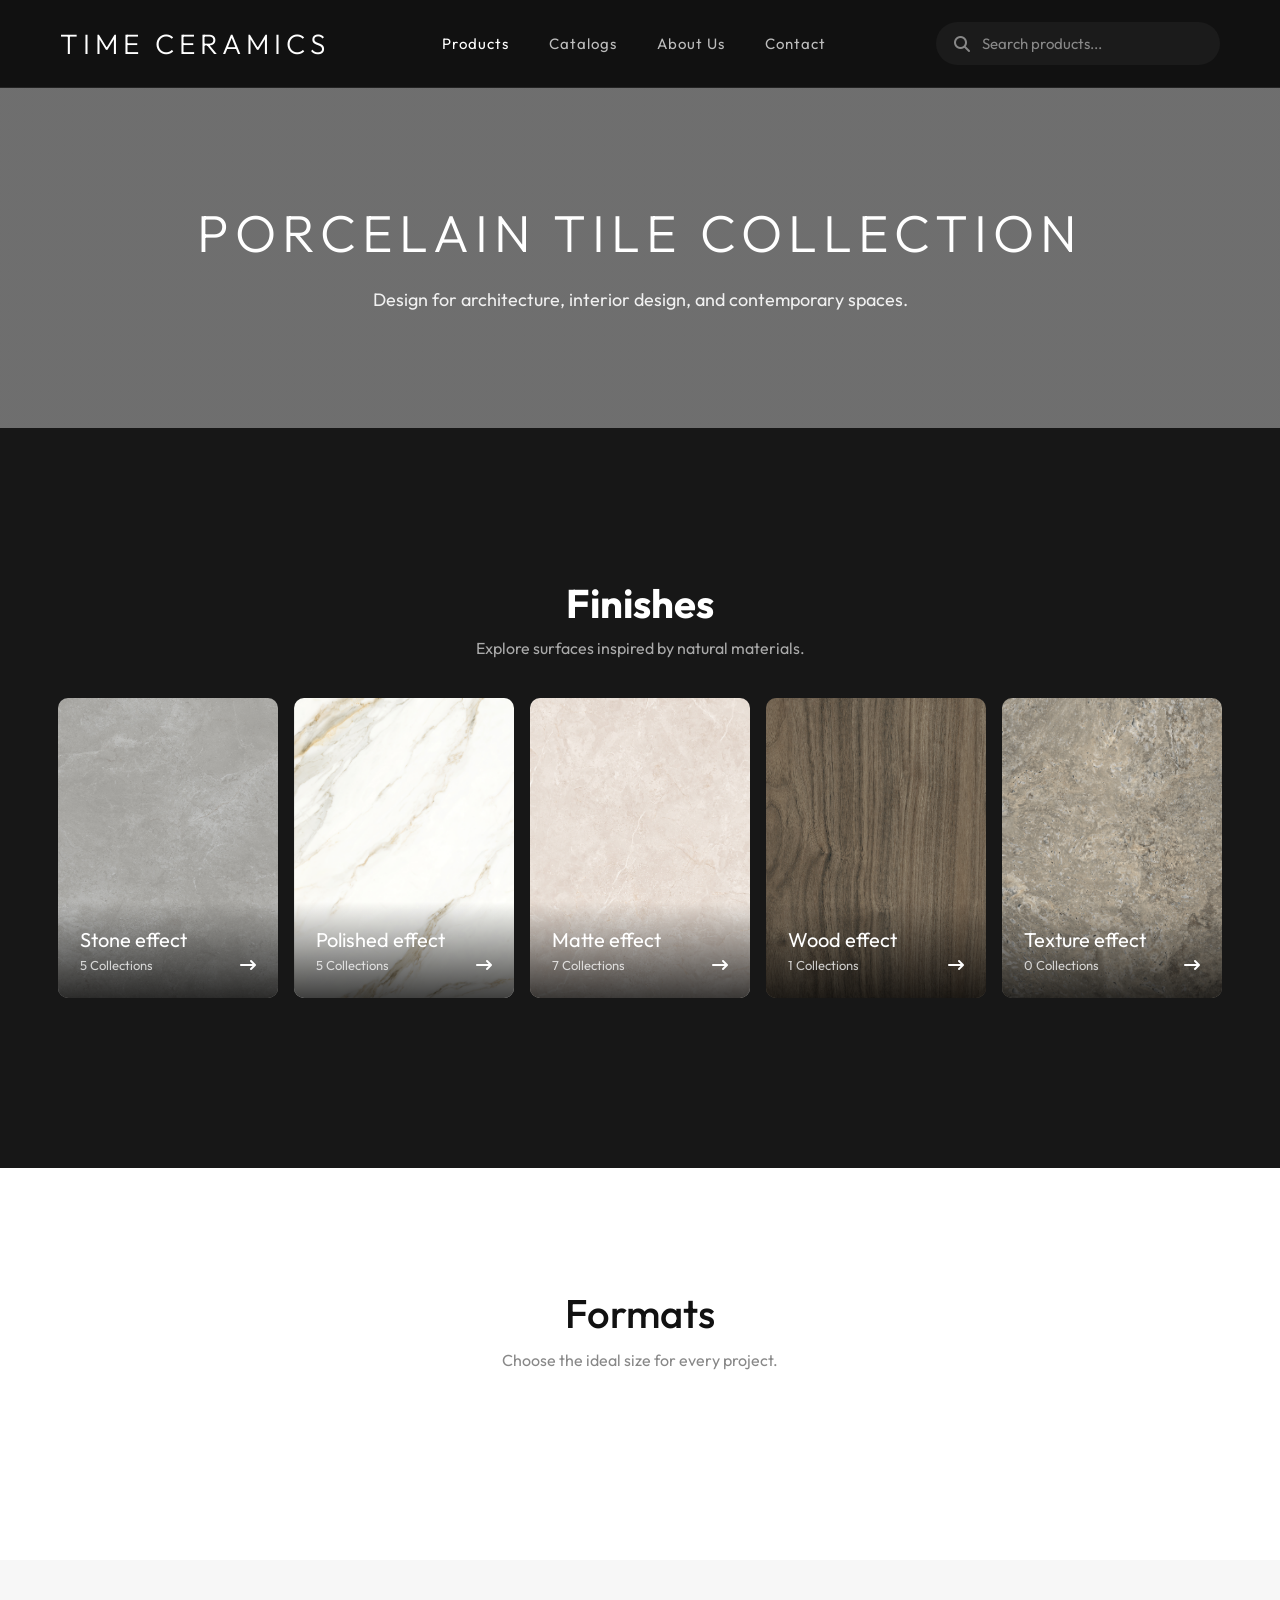
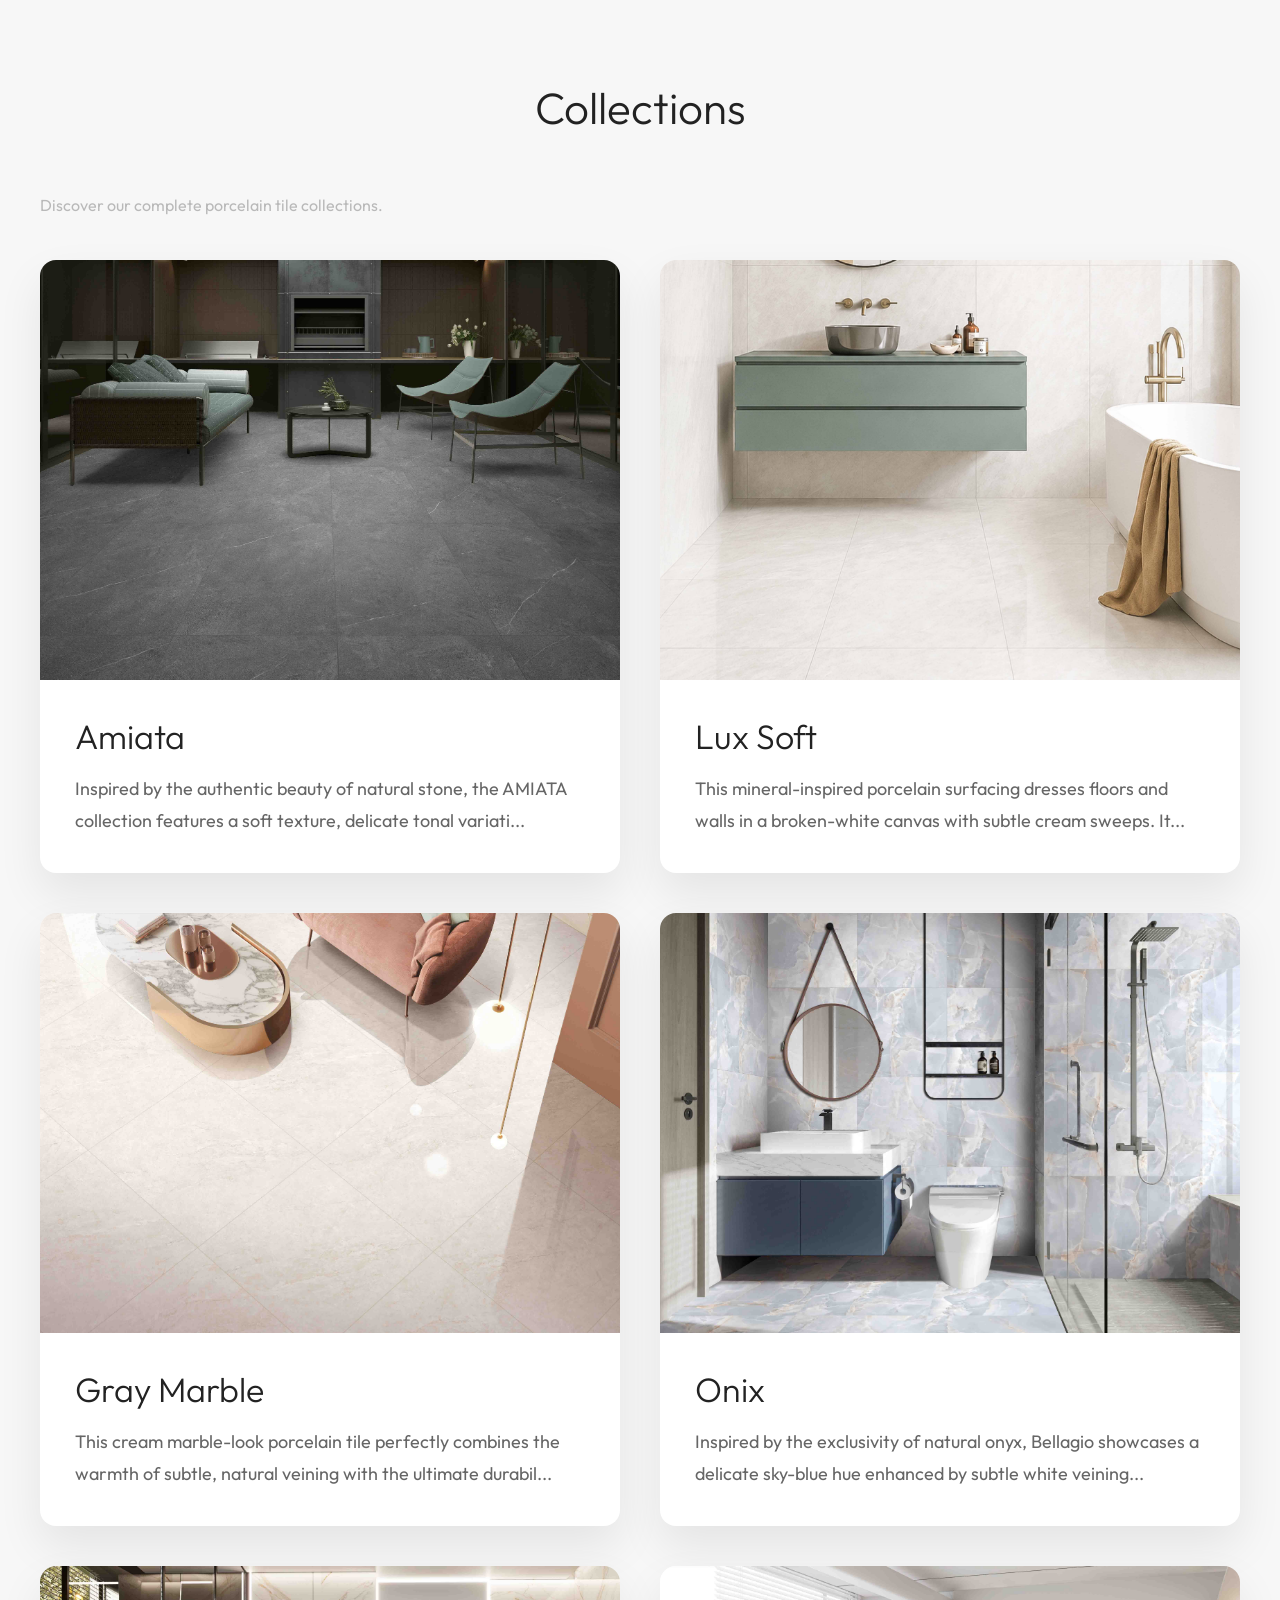
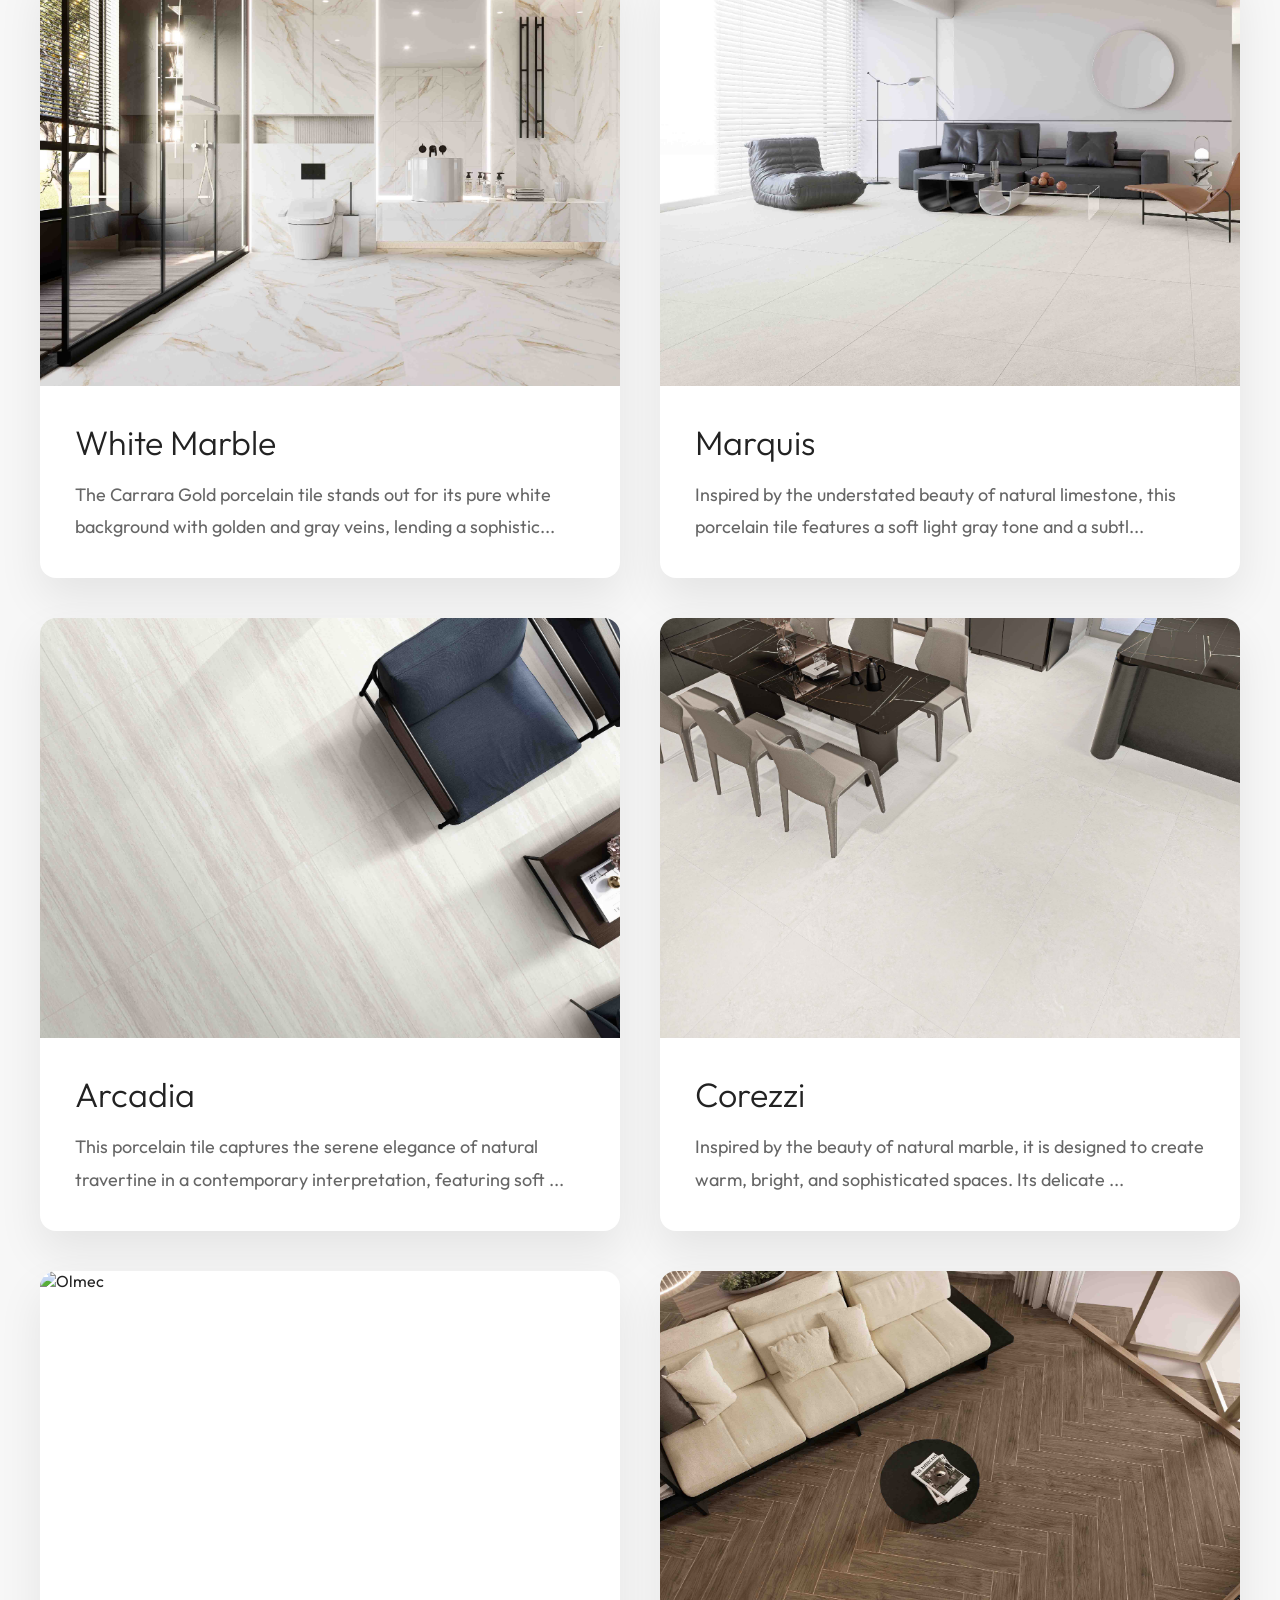
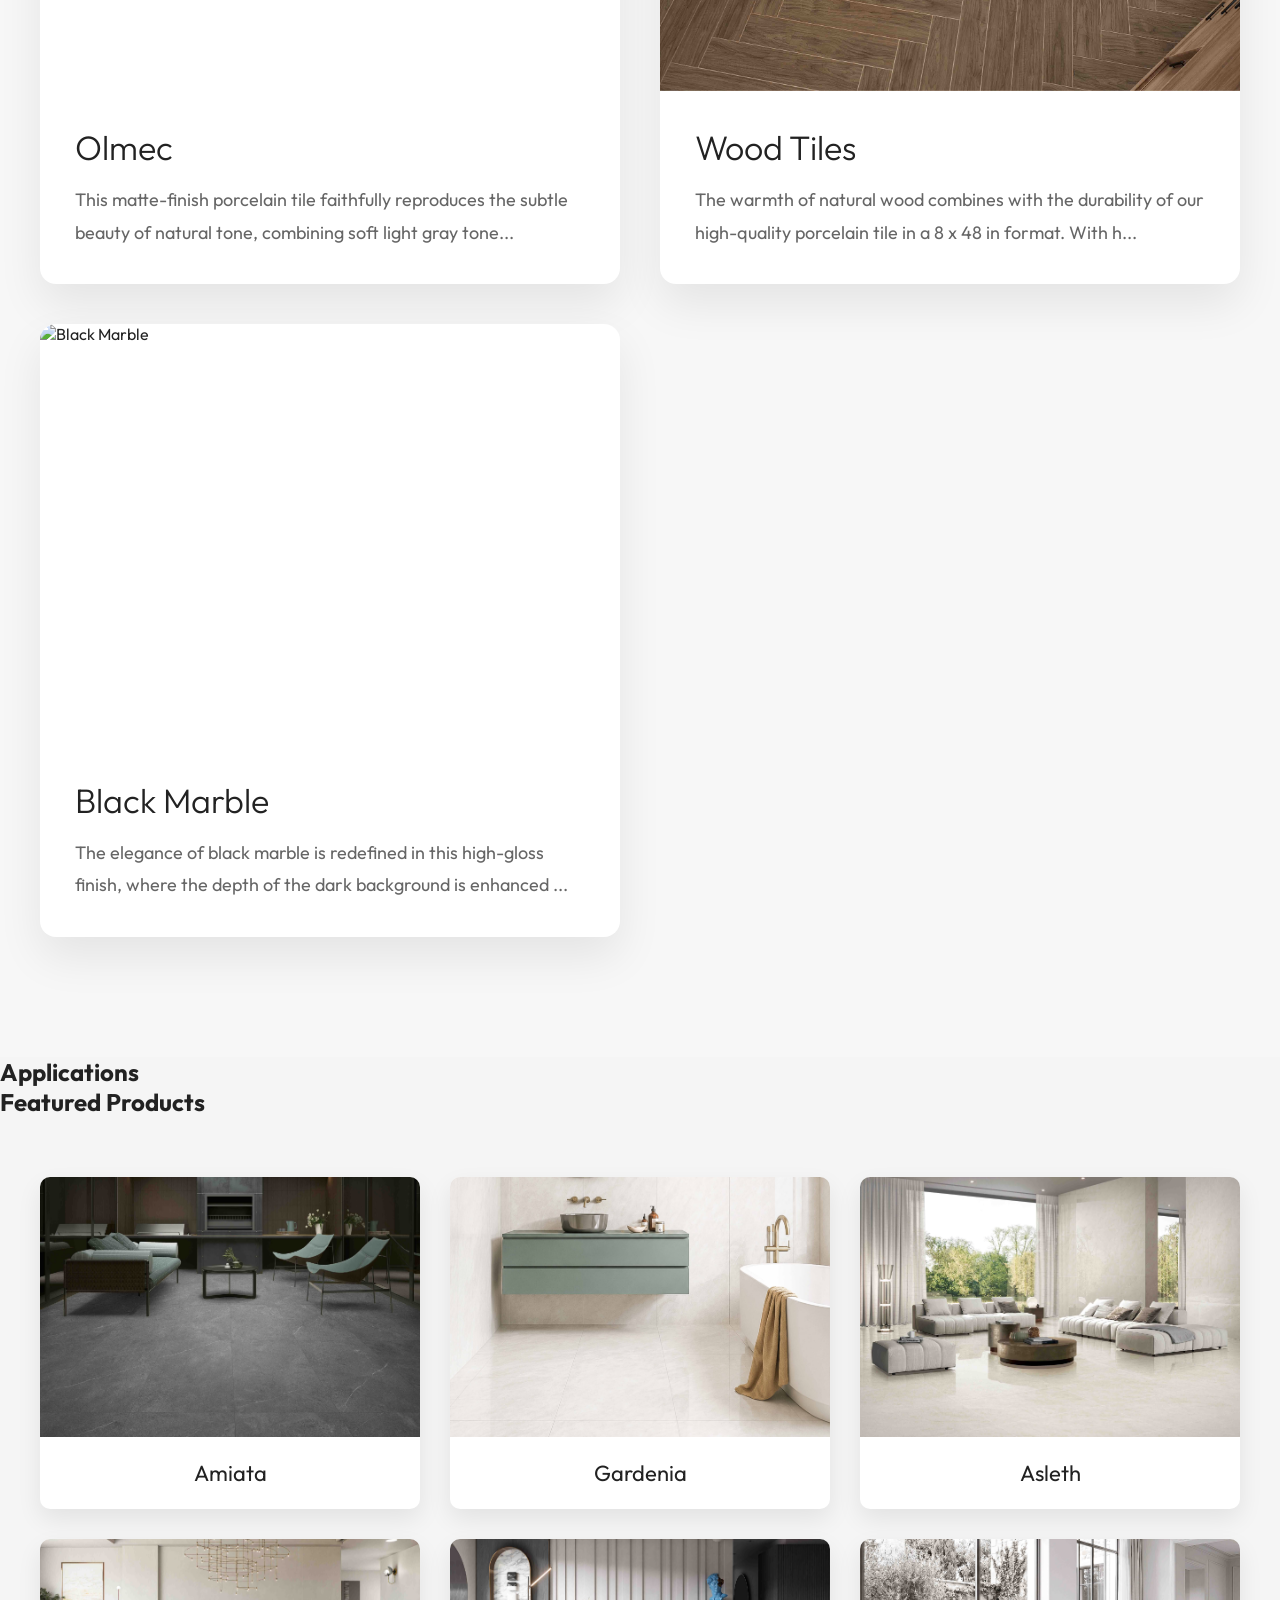
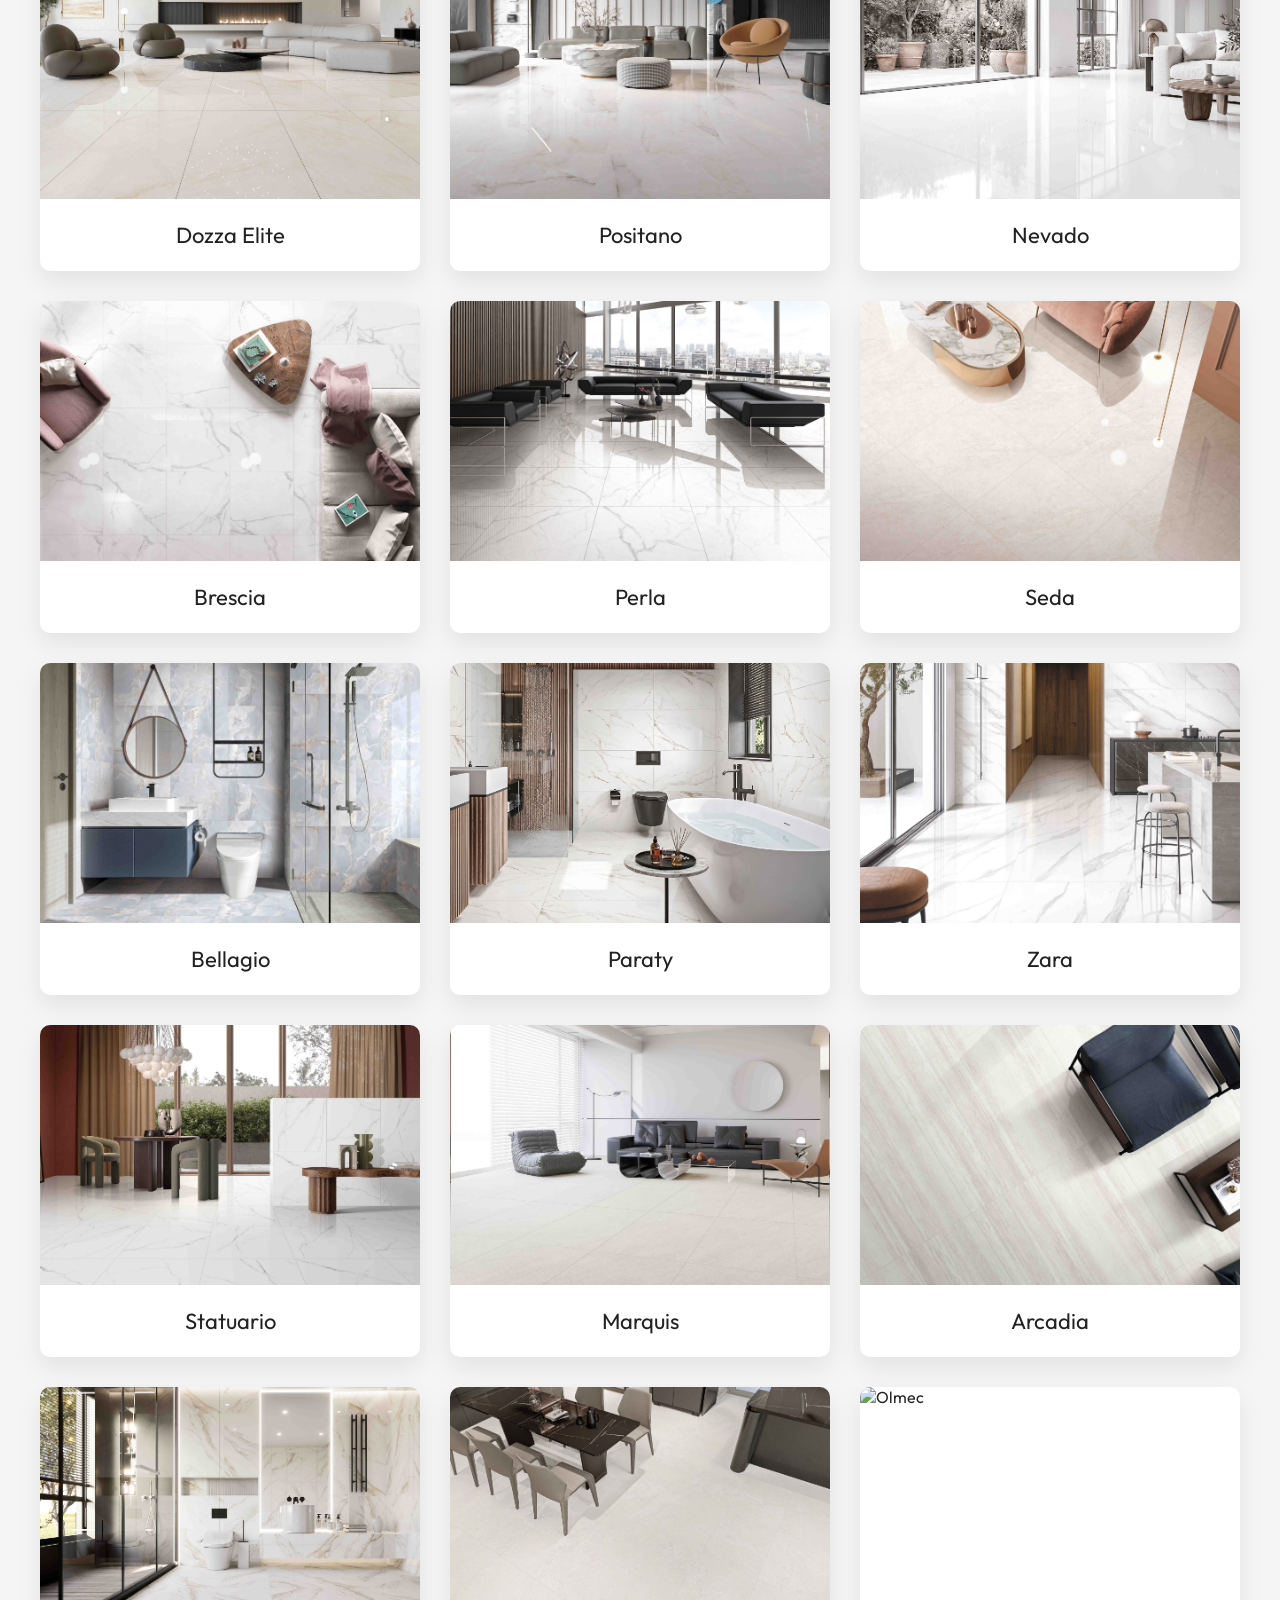
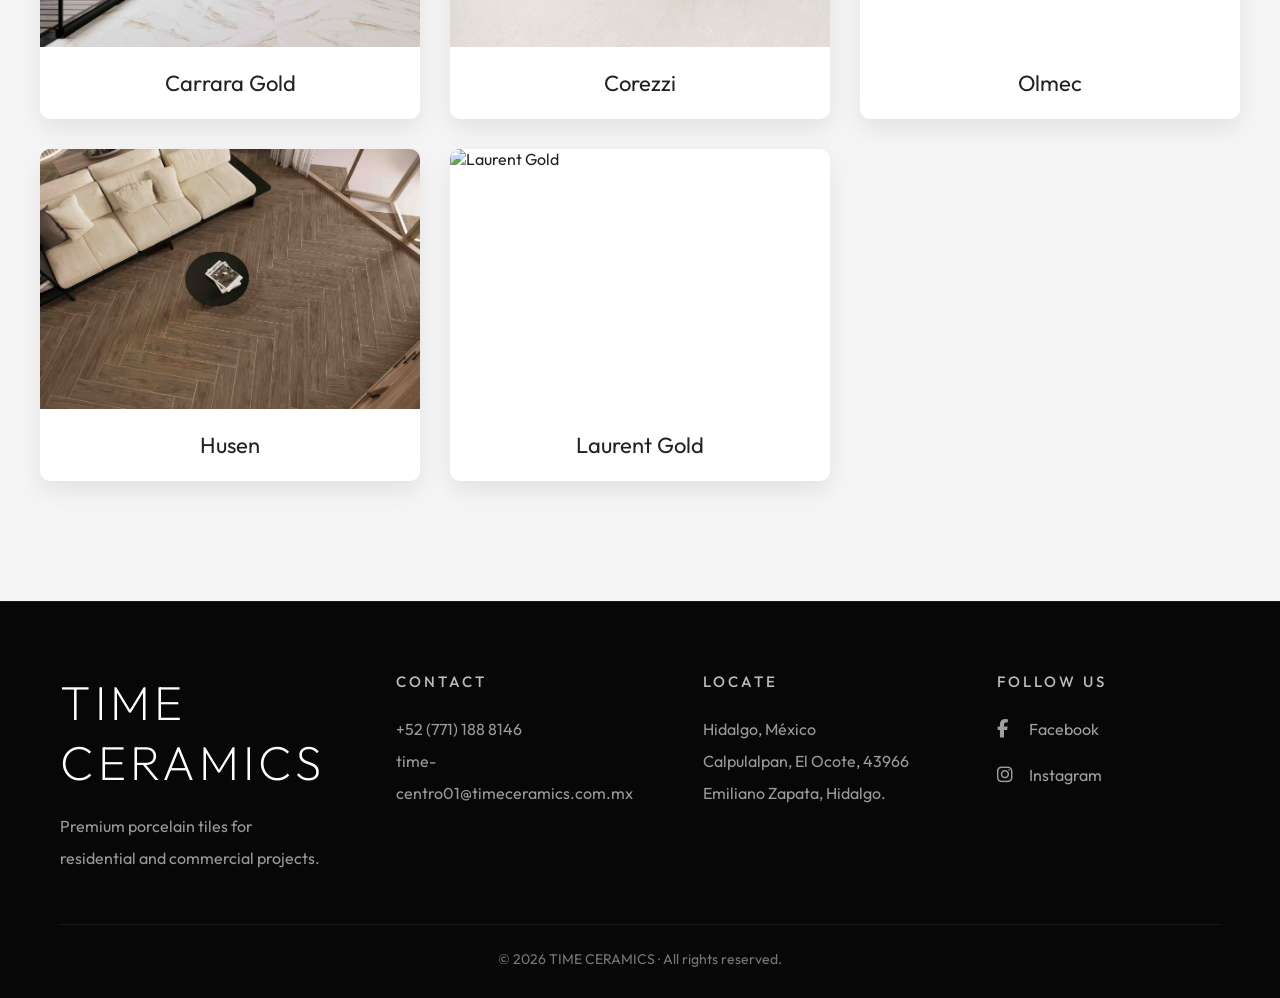
==== commit b49ad212: "eliminar" ====
--- a/index.html
+++ b/index.html
@@ -68,23 +68,7 @@
 
 </section>
 
-<!-- ABOUT -->
-
-<section class="about-home">
-
-    <div class="container">
-
-        <h2>Porcelain Tiles for Floors & Walls</h2>
-
-        <p>
-            TIME CERAMICS offers premium porcelain surfaces inspired by marble,
-            stone, concrete and wood, combining exceptional durability with
-            timeless design for residential and commercial architecture.
-        </p>
-
-    </div>
-
-</section>
+
 
 
 <!-- FINISHES -->
--- a/style.css
+++ b/style.css
@@ -1807,57 +1807,7 @@
 
 
 
-/*=========================================
-ABOUT HOME
-=========================================*/
-
-.about-home{
-
-    padding:120px 0;
-
-    background:#ffffff;
-
-}
-
-.about-home .container{
-
-    max-width:1000px;
-
-    margin:auto;
-
-    text-align:center;
-
-    padding:0 40px;
-
-}
-
-.about-home h2{
-
-    font-size:52px;
-
-    font-weight:300;
-
-    letter-spacing:2px;
-
-    margin-bottom:30px;
-
-    color:#111;
-
-}
-
-.about-home p{
-
-    font-size:21px;
-
-    line-height:2;
-
-    color:#666;
-
-    max-width:900px;
-
-    margin:auto;
-
-}
+
 
 
 /*=========================================
@@ -2003,6 +1953,7 @@
 
 .finishes-section h2{
     margin-bottom: 10px;
+    font-size: 40px;
 }
 
 .finishes-section .section-description{
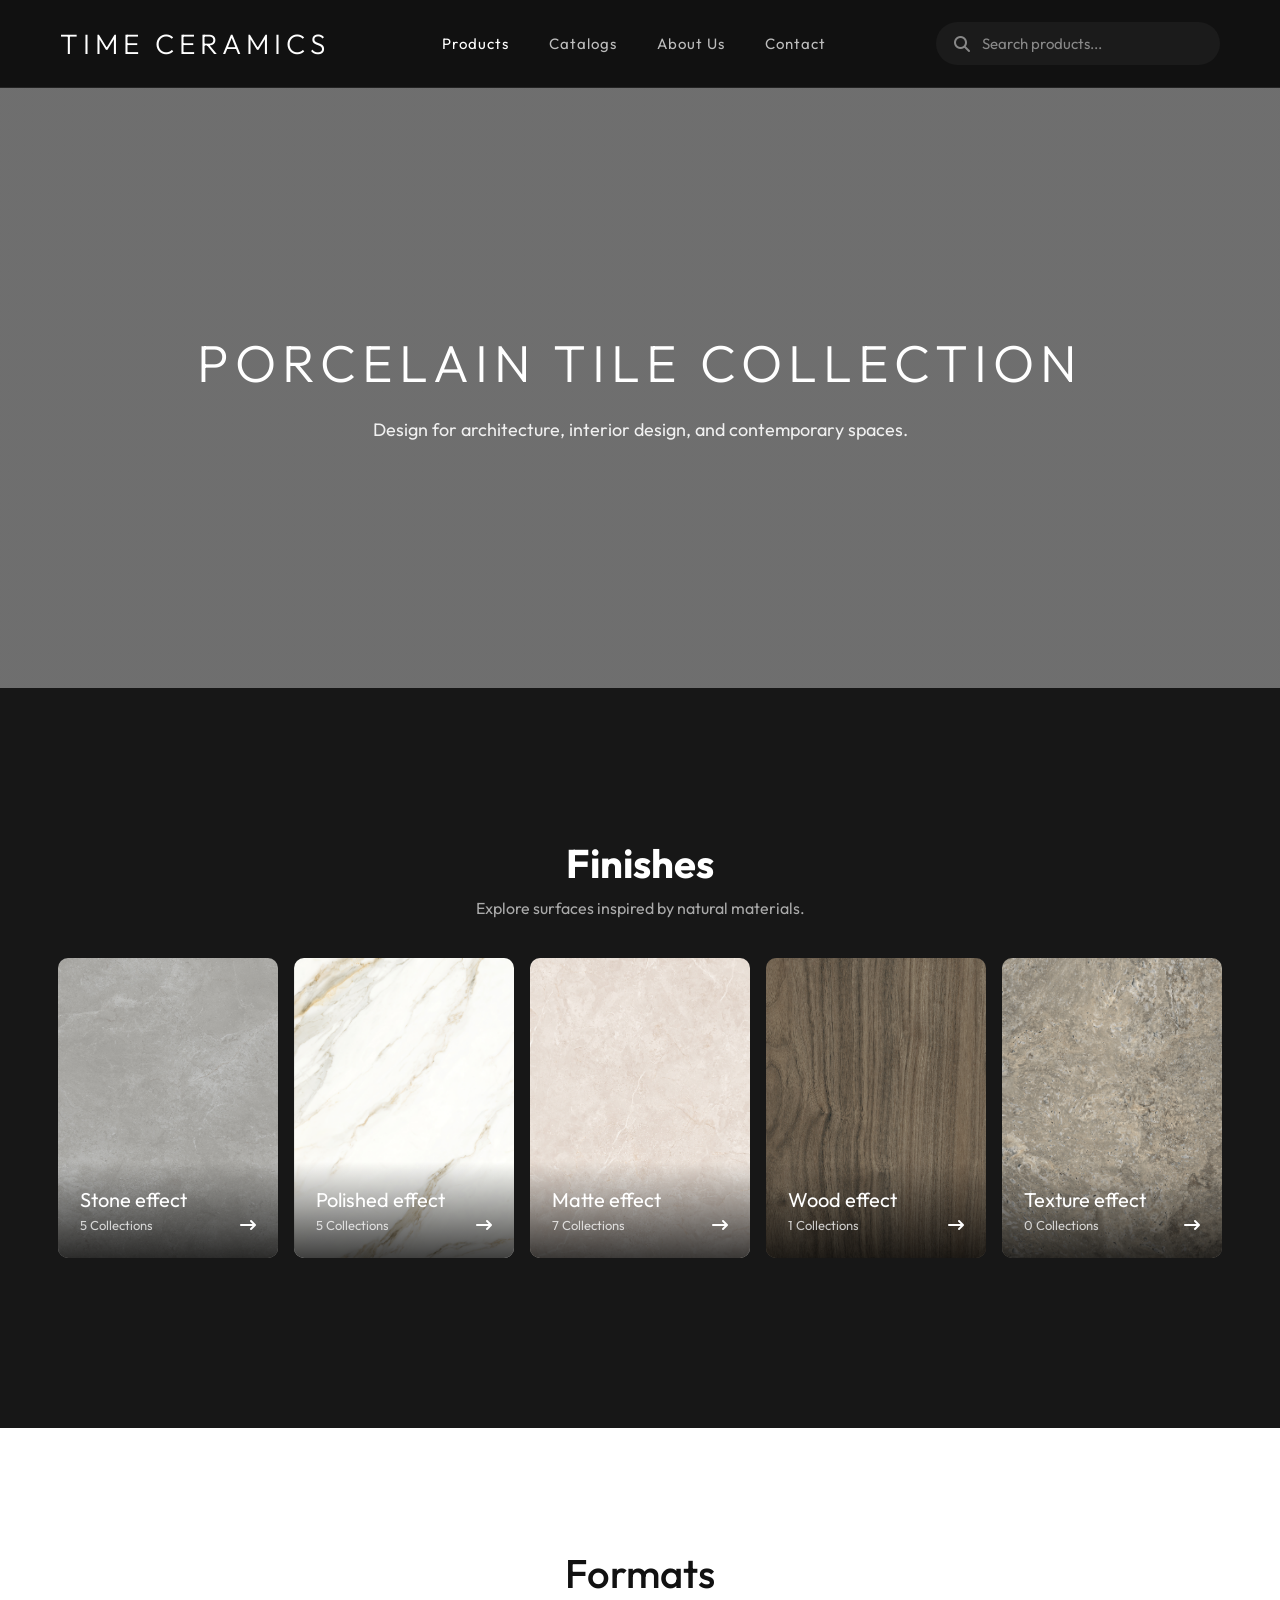
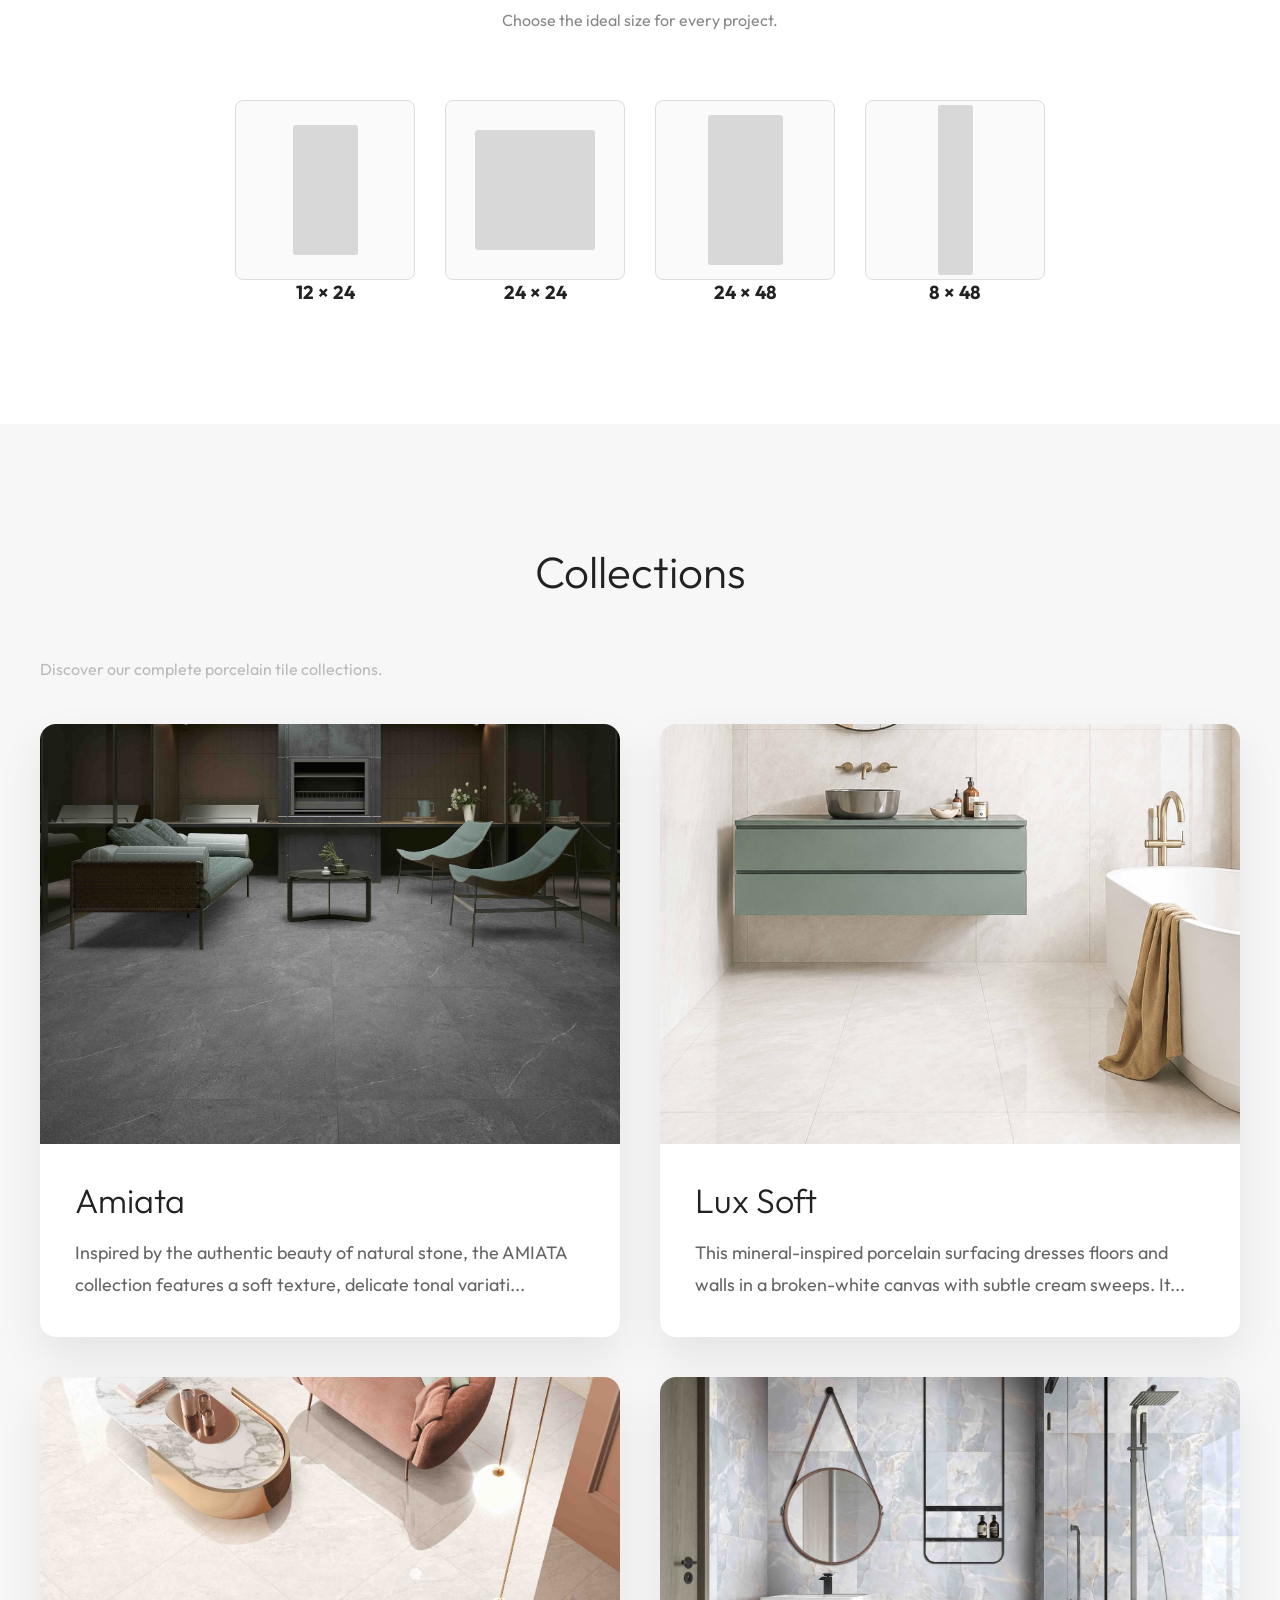
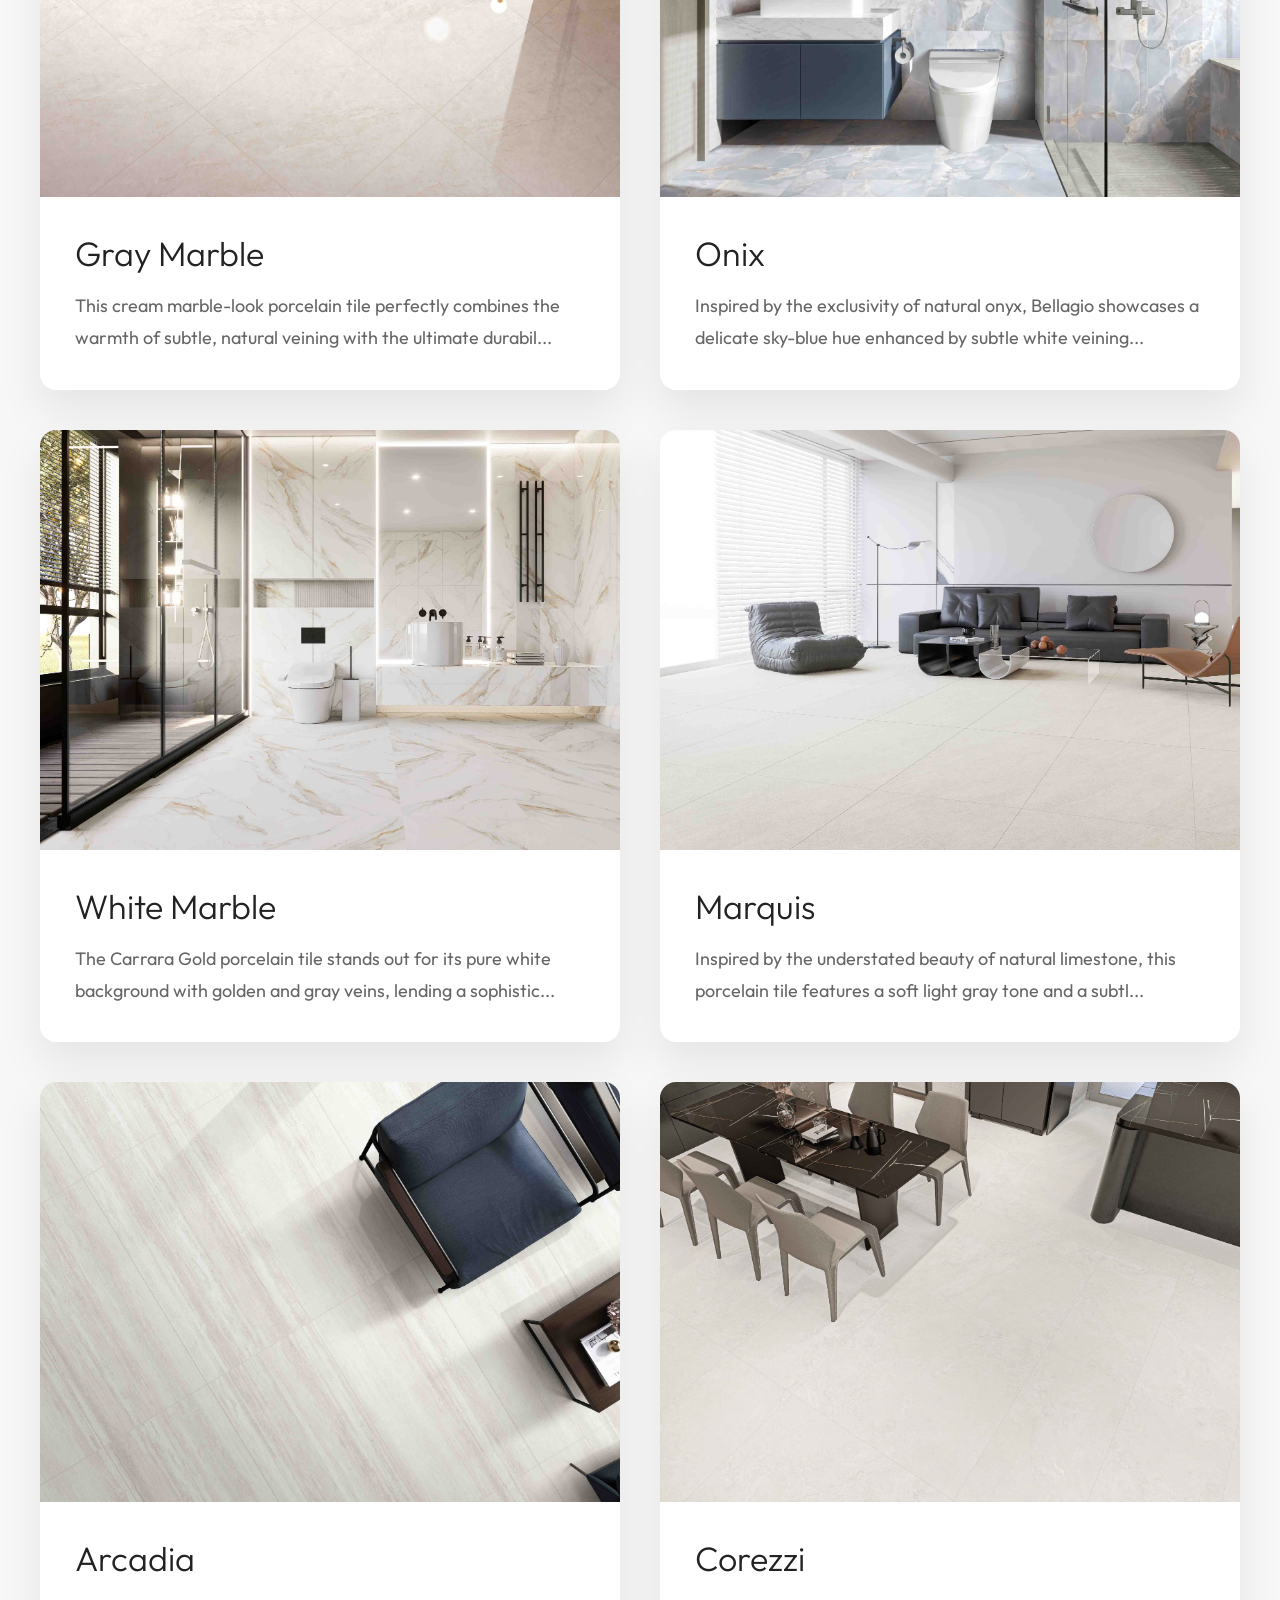
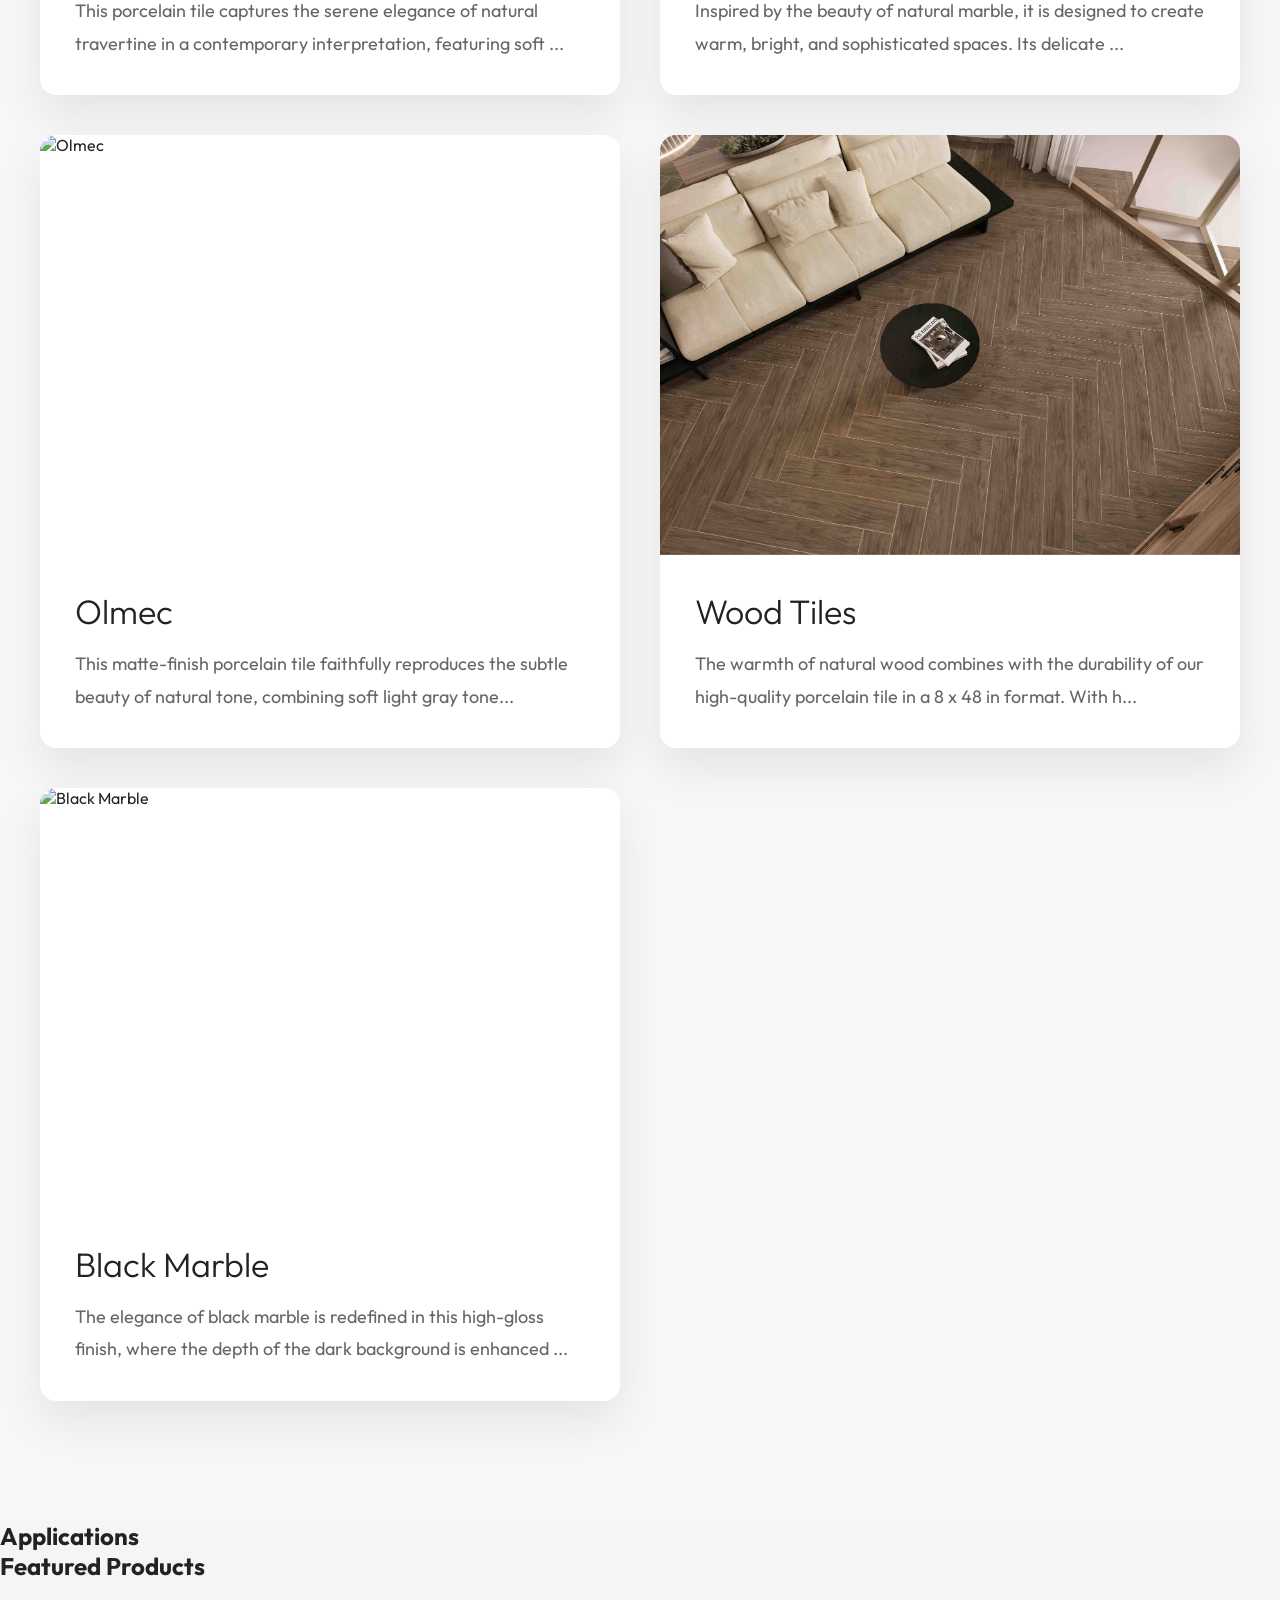
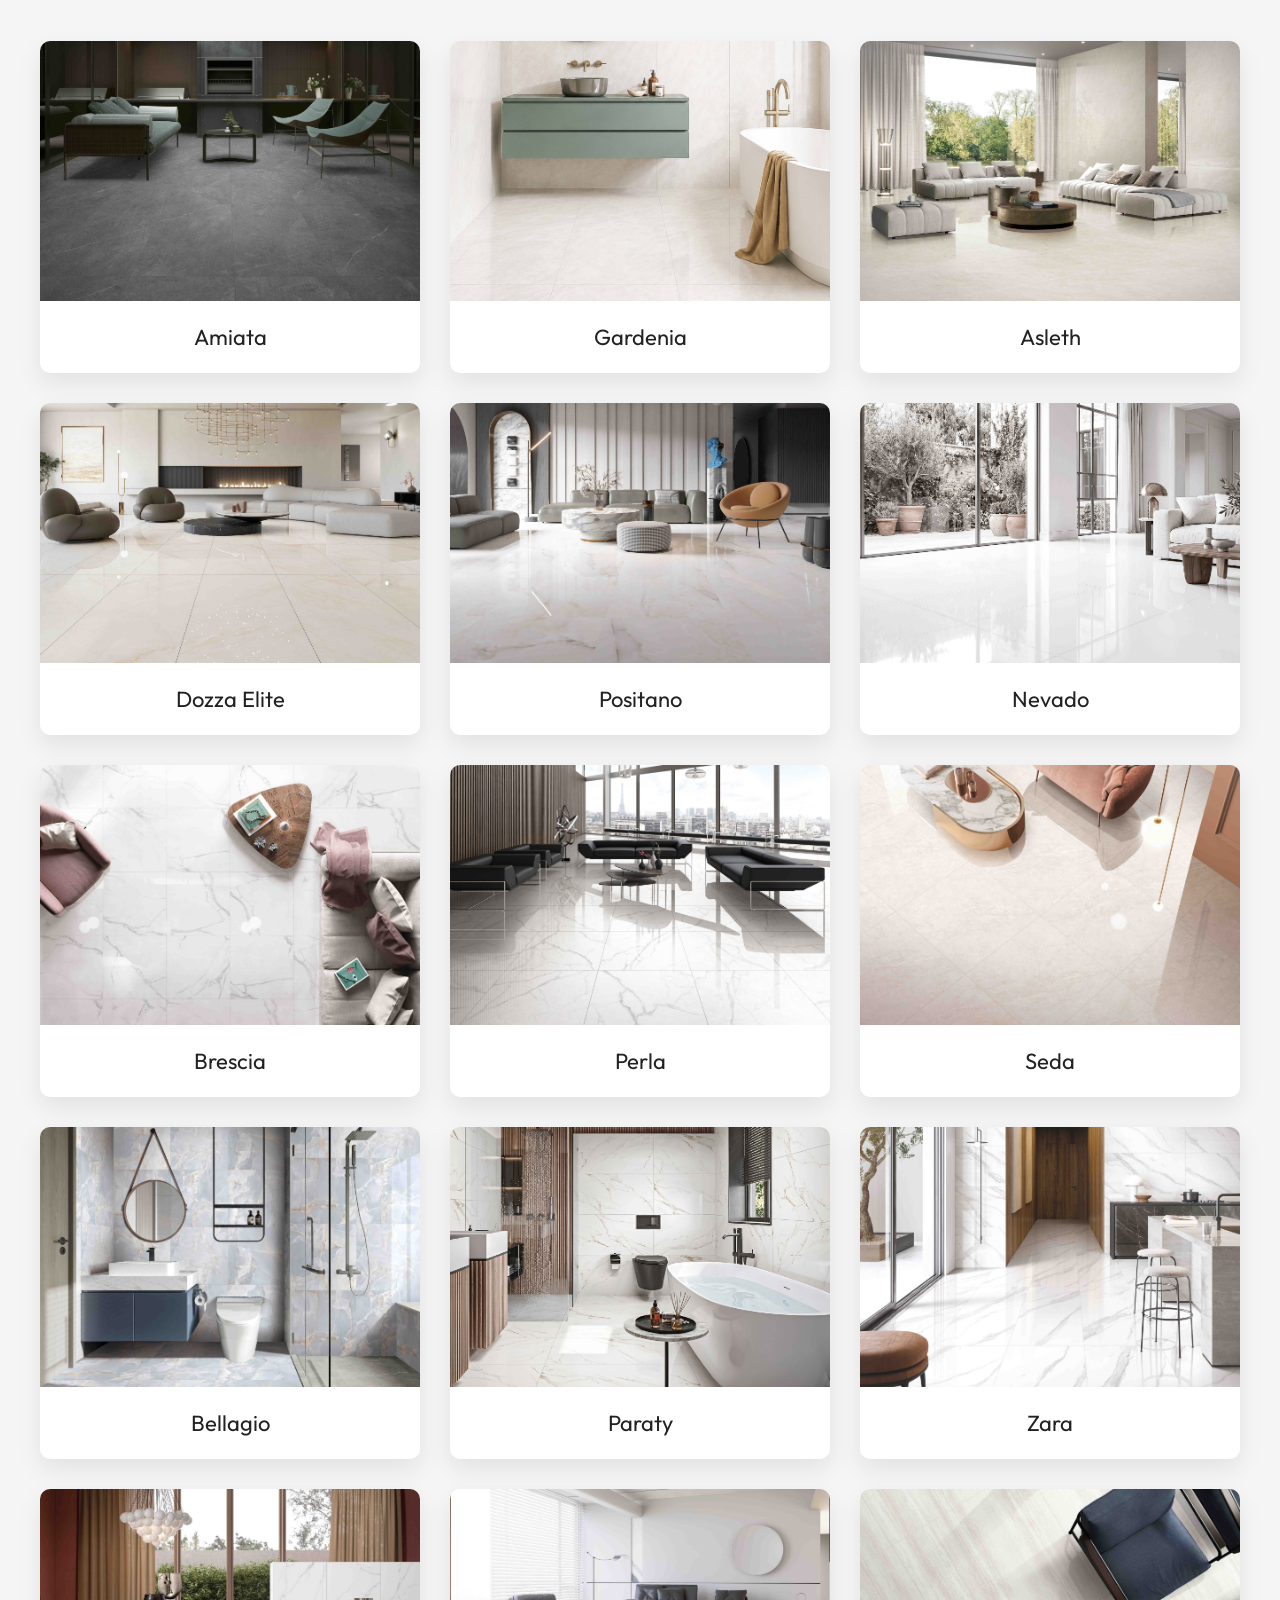
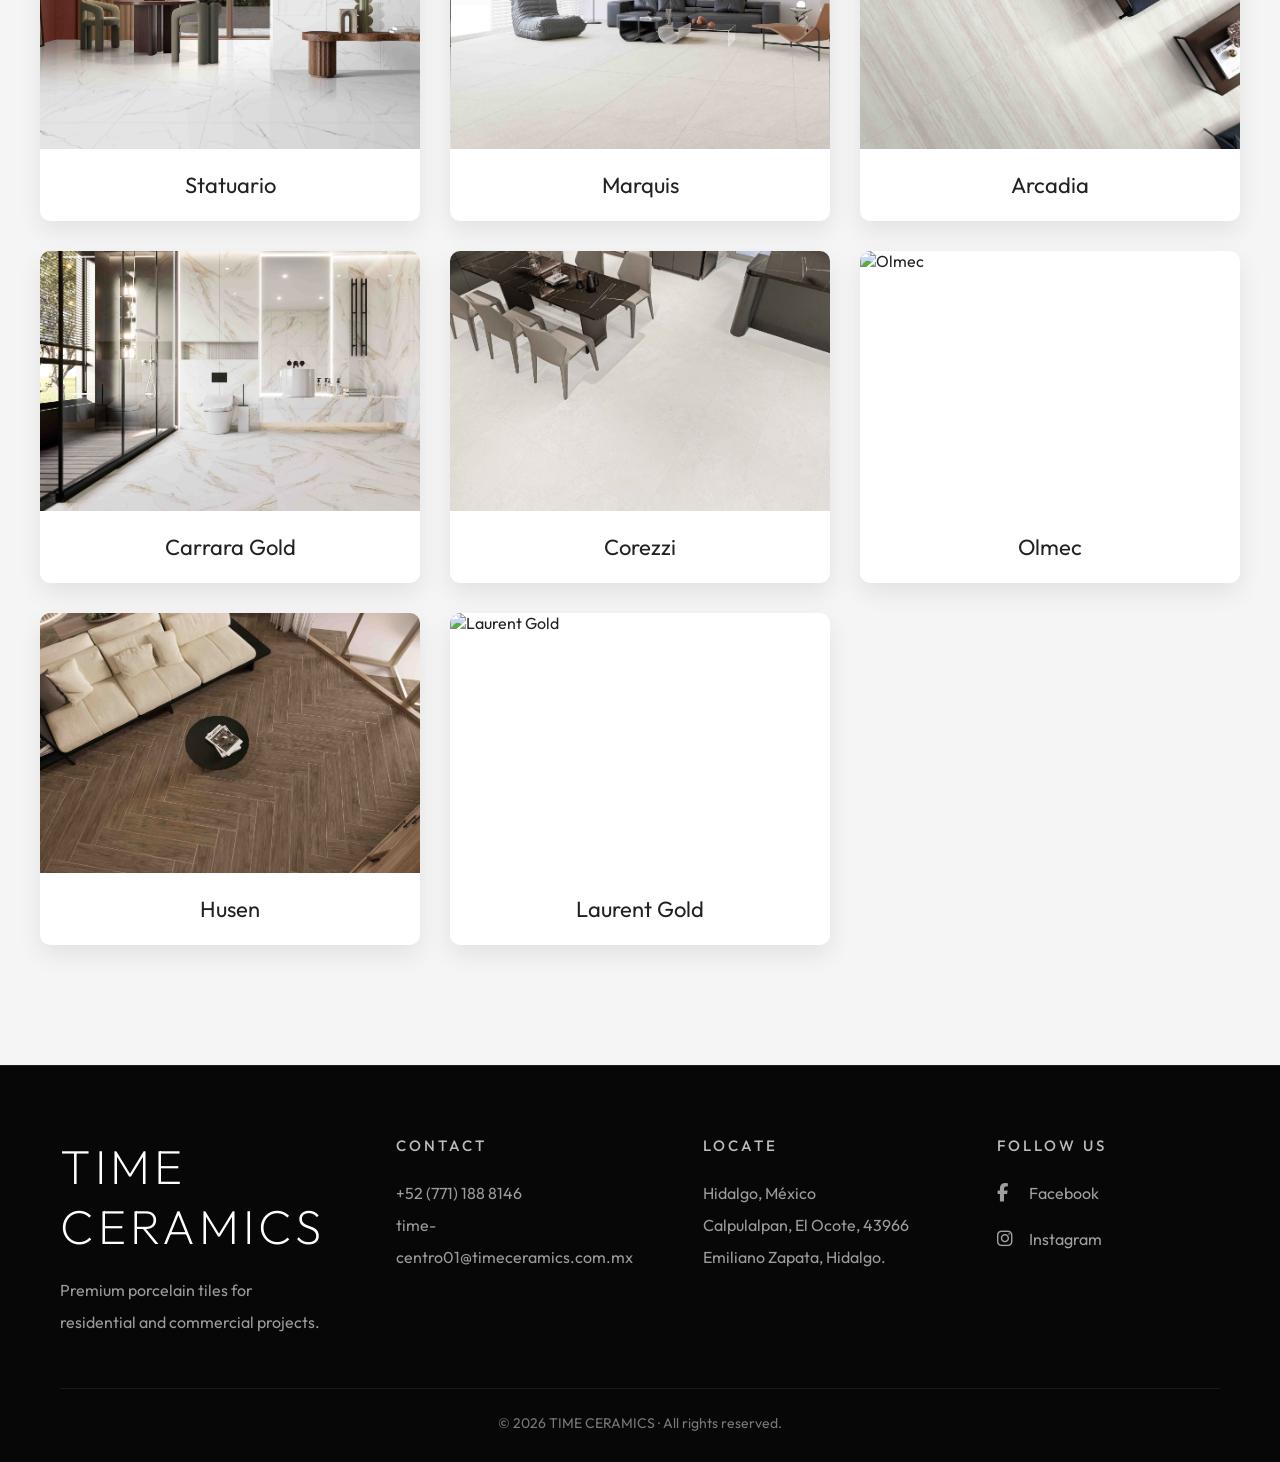
==== commit e7abd132: "agregar te" ====
--- a/index.html
+++ b/index.html
@@ -157,6 +157,7 @@
 
 </section>
 <script src="productos.js"></script>
+<script src="formats.js"></script>
 <script src="script.js"></script>
 
 <footer class="footer" id="footer">
--- a/style.css
+++ b/style.css
@@ -73,7 +73,7 @@
 
 .hero{
 
-    height:340px;
+    height: 600px;
 
     display:flex;
 
